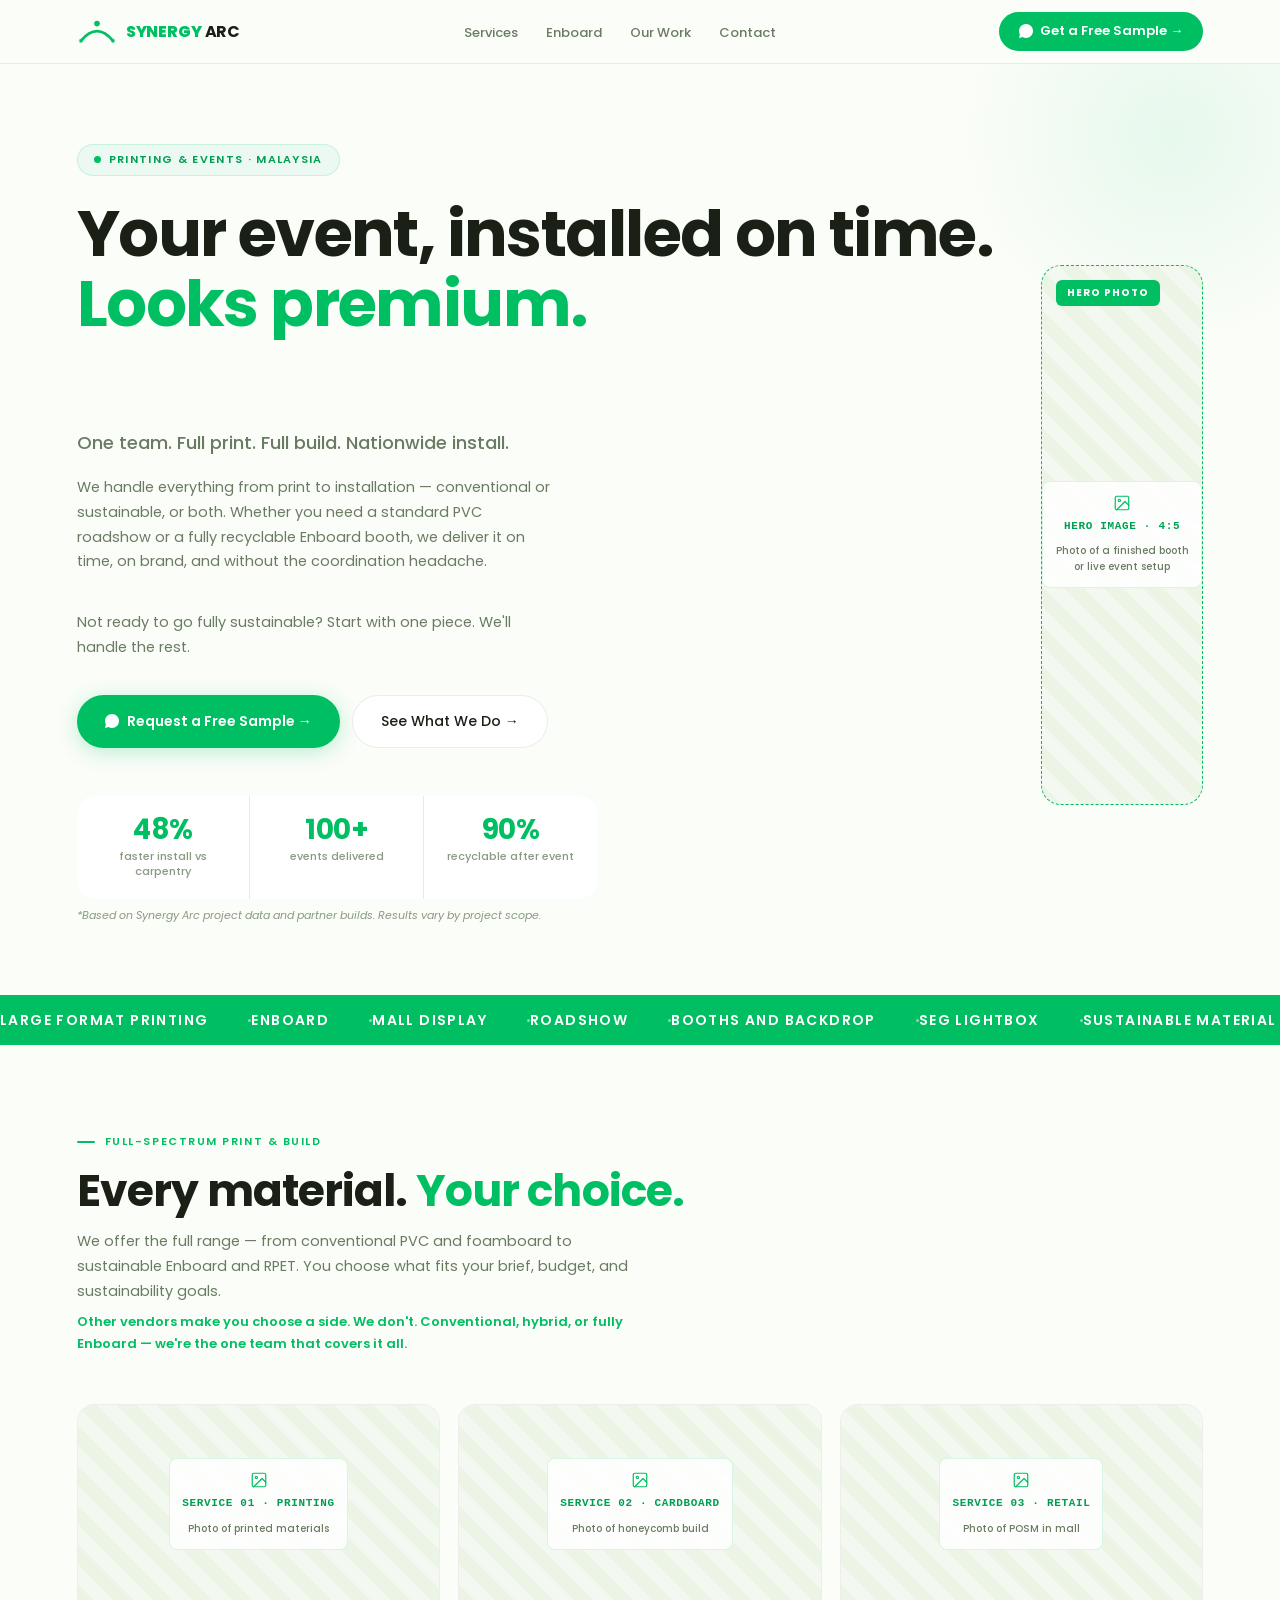
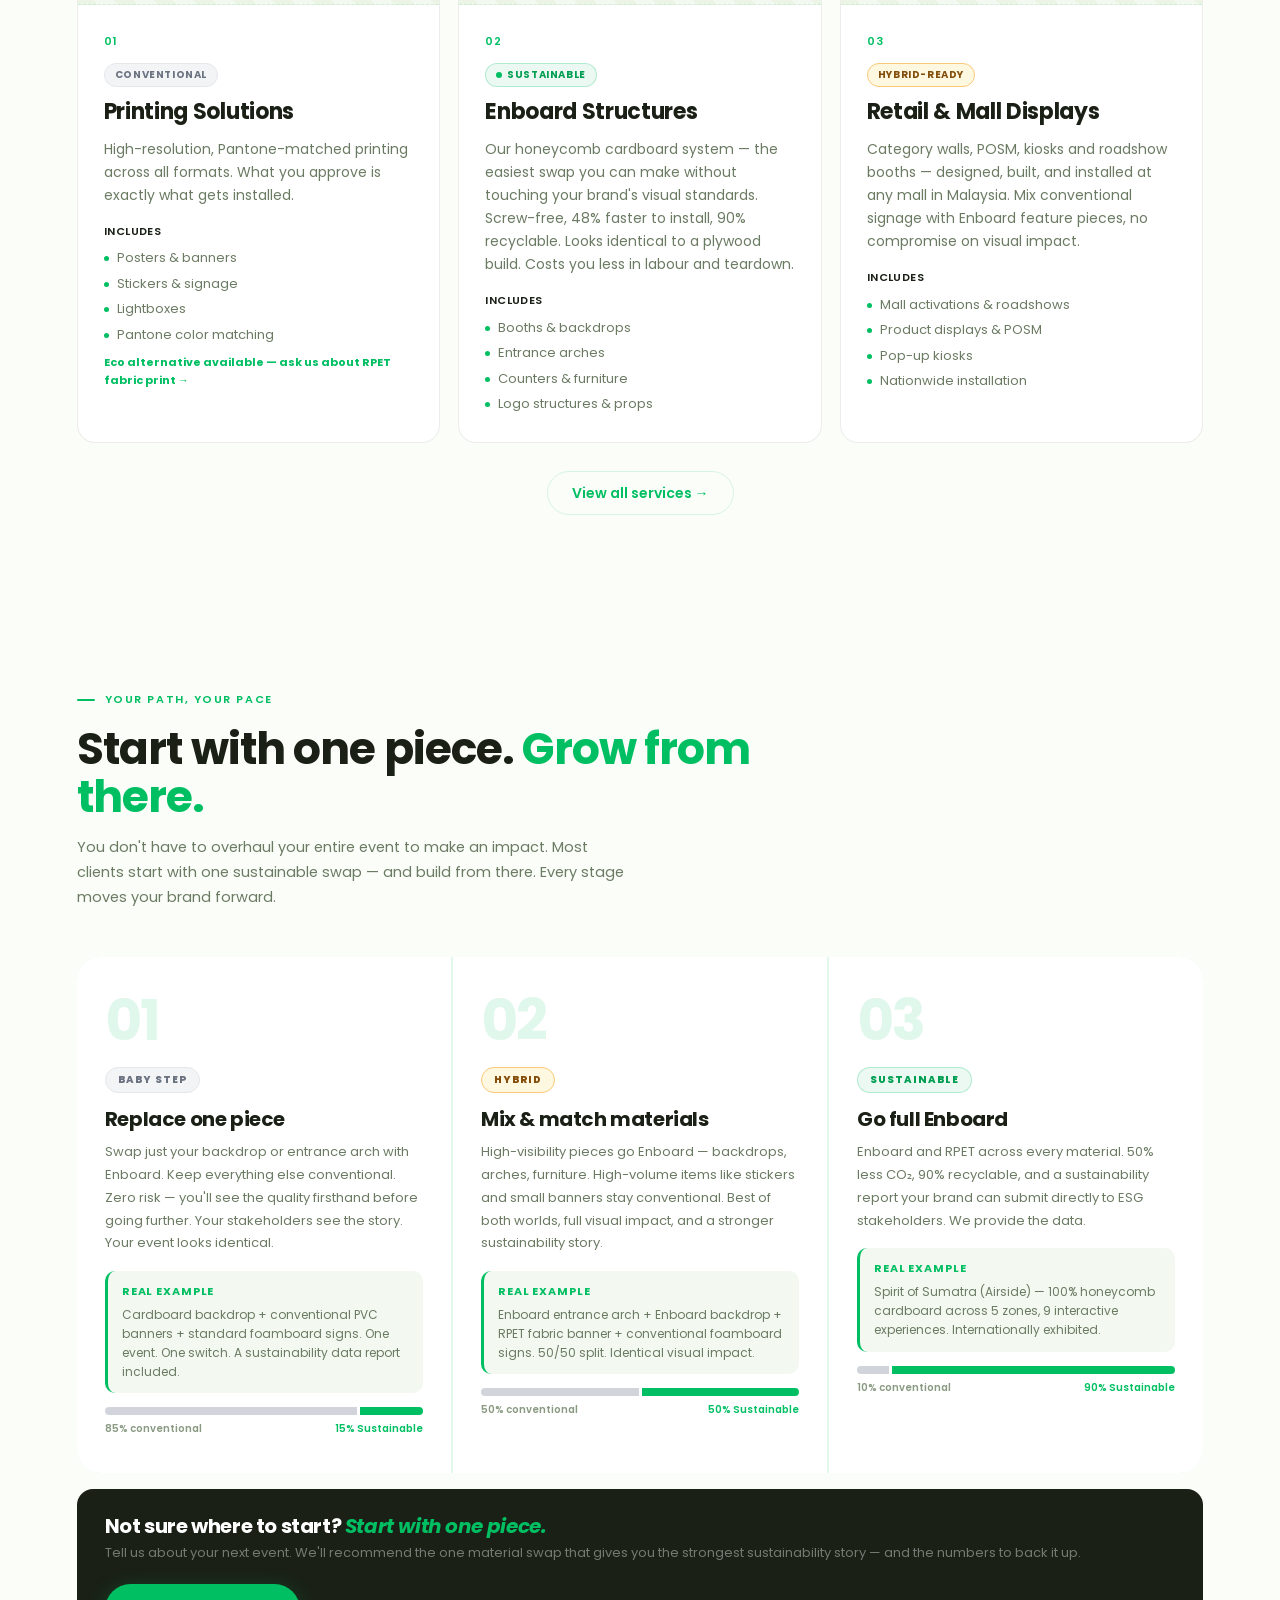
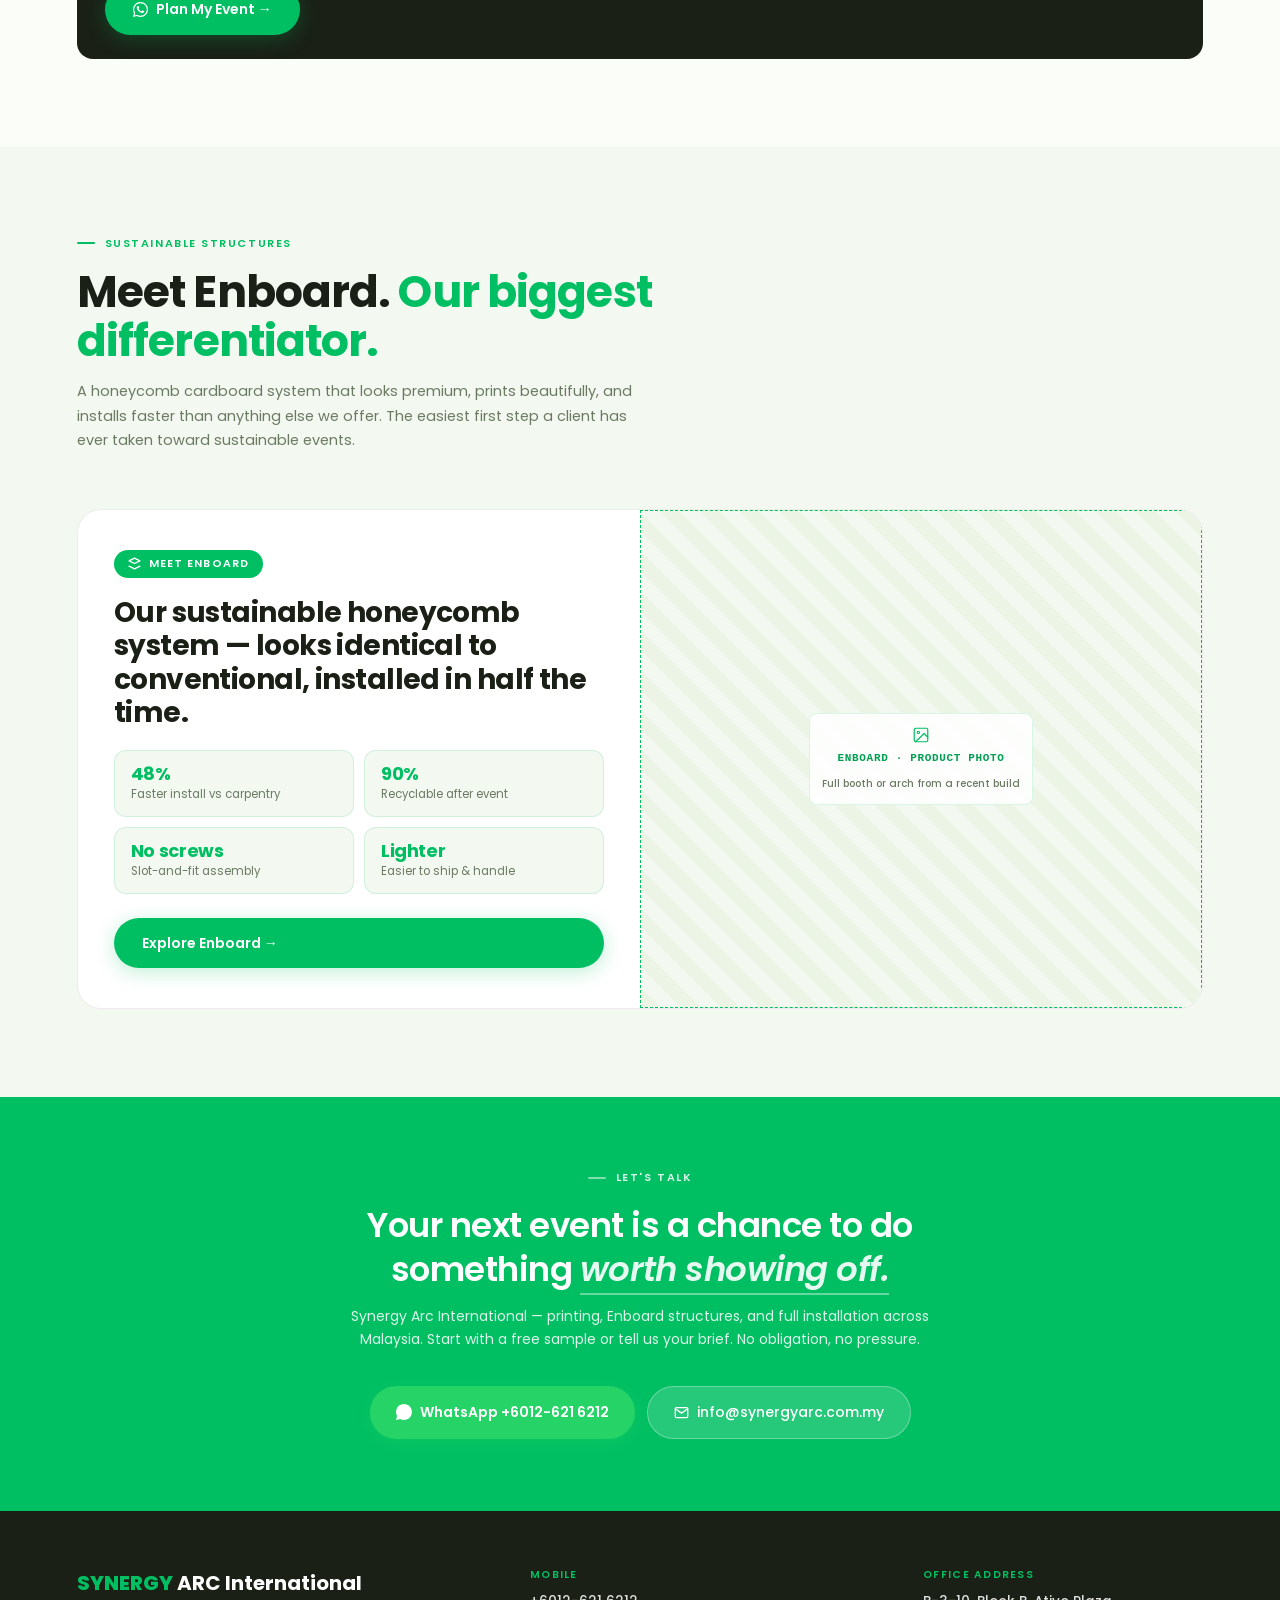
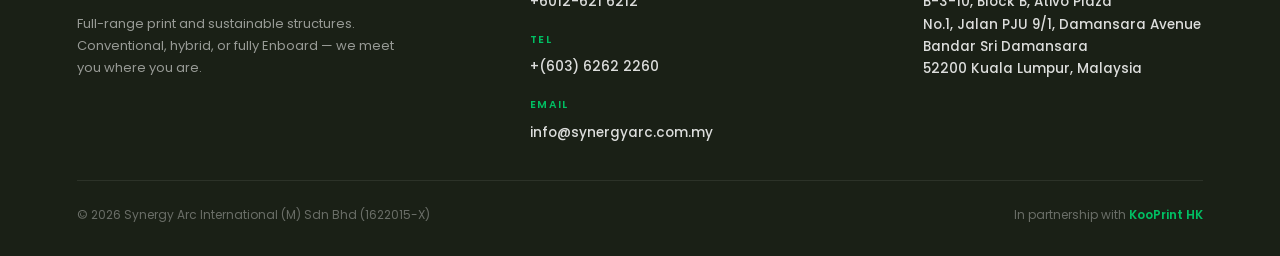
==== index.html @ 49c00554 "Update marquee: new items, slightly larger font - New items: Large Format Printing, Enboard, Mall Di" ====
<!DOCTYPE html>
<html lang="en">
<head>
<meta charset="UTF-8">
<meta name="viewport" content="width=device-width, initial-scale=1.0">
<title>Synergy Arc International — Printing, Cardboard Structures &amp; Mall Displays</title>
<link rel="preconnect" href="https://fonts.googleapis.com">
<link rel="preconnect" href="https://fonts.gstatic.com" crossorigin>
<link href="https://fonts.googleapis.com/css2?family=Poppins:wght@300;400;500;600;700;800&display=swap" rel="stylesheet">
<link rel="stylesheet" href="style.css">
<style>
/* ── Enboard teaser card (home only) ── */
.en-teaser{display:grid;grid-template-columns:1fr 1fr;gap:0;align-items:stretch;background:var(--wh);border-radius:24px;border:1.5px solid var(--bdn);overflow:hidden;margin-top:56px}
.en-teaser-body{padding:40px 36px;display:flex;flex-direction:column;justify-content:center}
.en-teaser-badge{display:inline-flex;align-items:center;gap:8px;background:var(--g);color:#fff;font-size:11px;font-weight:600;letter-spacing:.1em;text-transform:uppercase;padding:5px 14px;border-radius:100px;margin-bottom:18px;align-self:flex-start}
.en-teaser-h{font-family:var(--fh);font-size:clamp(20px,2.2vw,28px);font-weight:700;color:var(--ink);letter-spacing:-.02em;line-height:1.2;margin-bottom:20px}
.en-teaser-stats{display:grid;grid-template-columns:1fr 1fr;gap:10px;margin-bottom:24px}
.en-teaser-s{background:var(--s1);border-radius:12px;padding:14px 16px;border:1px solid var(--bd)}
.en-teaser-sn{font-size:18px;font-weight:700;color:var(--g);line-height:1;margin-bottom:3px;letter-spacing:-.02em}
.en-teaser-sl{font-size:11.5px;color:var(--mt);line-height:1.4}
.en-teaser-photo{min-height:340px;border-radius:0}
@media(max-width:900px){.en-teaser{grid-template-columns:1fr}.en-teaser-photo{min-height:220px}}
</style>
</head>
<body>

<!-- ══ NAVIGATION ══ -->
<nav>
  <a class="nl" href="index.html">
    <svg viewBox="0 0 48 30" fill="none"><path d="M4 26 Q24 2 44 26" stroke="#00BF63" stroke-width="3.5" stroke-linecap="round" fill="none"/><circle cx="4" cy="26" r="3" fill="#00BF63" opacity=".4"/><circle cx="44" cy="26" r="3" fill="#00BF63" opacity=".4"/><circle cx="24" cy="4.5" r="3.5" fill="#00BF63"/></svg>
    <div class="nl-t"><b>SYNERGY</b> ARC</div>
  </a>
  <ul class="nlinks">
    <li><a href="services.html">Services</a></li>
    <li><a href="enboard.html">Enboard</a></li>
    <li><a href="portfolio.html">Our Work</a></li>
    <li><a href="contact.html">Contact</a></li>
  </ul>
  <a class="ncta" href="https://wa.me/60126216212">
    <svg width="14" height="14" viewBox="0 0 24 24" fill="currentColor"><path d="M12 0C5.373 0 0 5.373 0 12c0 2.127.556 4.122 1.526 5.855L0 24l6.335-1.652A11.954 11.954 0 0012 24c6.627 0 12-5.373 12-12S18.627 0 12 0z"/></svg>
    Get a Free Sample →
  </a>
  <button class="mob" id="mob-btn" aria-label="Open menu" onclick="tmm()">
    <span></span><span></span><span></span>
  </button>
</nav>
<div class="mob-menu" id="mob-menu">
  <a href="services.html">Services</a>
  <a href="enboard.html">Enboard</a>
  <a href="portfolio.html">Our Work</a>
  <a href="contact.html">Contact</a>
  <a class="mob-cta" href="https://wa.me/60126216212">
    <svg width="14" height="14" viewBox="0 0 24 24" fill="currentColor"><path d="M12 0C5.373 0 0 5.373 0 12c0 2.127.556 4.122 1.526 5.855L0 24l6.335-1.652A11.954 11.954 0 0012 24c6.627 0 12-5.373 12-12S18.627 0 12 0z"/></svg>
    Get a Free Sample →
  </a>
</div>

<!-- ══ HERO ══ -->
<section class="hero">
  <div class="hero-blob1"></div>
  <div>
    <div class="badge"><div class="badge-dot"></div><span>Printing &amp; Events · Malaysia</span></div>
    <h1 class="tw-h1" id="tw-headline" aria-label="Your event, installed on time. Looks premium. Leaves less behind.">
      <span class="tw-line tw-line-1" aria-hidden="true"><span class="tw-line-inner" id="tw-inner1"></span><span class="tw-cursor" id="tw-cursor"></span></span>
      <span class="tw-line tw-line-2" aria-hidden="true"><span class="tw-line-inner" id="tw-inner2">Looks premium.</span></span>
      <span class="tw-line tw-line-3" aria-hidden="true"><span class="tw-line-inner" id="tw-inner3">Leaves less behind.</span></span>
    </h1>
    <p class="hero-sub-line">One team. Full print. Full build. Nationwide install.</p>
    <p class="hero-desc">We handle everything from print to installation — conventional or sustainable, or both. Whether you need a standard PVC roadshow or a fully recyclable Enboard booth, we deliver it on time, on brand, and without the coordination headache.</p><p class="hero-desc" style="margin-top:10px">Not ready to go fully sustainable? Start with one piece. We'll handle the rest.</p>
    <div class="hbtns">
      <a class="btn-p" href="https://wa.me/60126216212">
        <svg width="14" height="14" viewBox="0 0 24 24" fill="currentColor"><path d="M12 0C5.373 0 0 5.373 0 12c0 2.127.556 4.122 1.526 5.855L0 24l6.335-1.652A11.954 11.954 0 0012 24c6.627 0 12-5.373 12-12S18.627 0 12 0z"/></svg>
        Request a Free Sample →
      </a>
      <a class="btn-o" href="services.html">See What We Do →</a>
    </div>
    <div class="hstats">
      <div class="hs"><div class="hs-n">48%</div><div class="hs-l">faster install vs carpentry</div></div>
      <div class="hs"><div class="hs-n">100+</div><div class="hs-l">events delivered</div></div>
      <div class="hs"><div class="hs-n">90%</div><div class="hs-l">recyclable after event</div></div>
    </div>
    <p style="font-size:11px;color:var(--mt2);margin-top:8px;font-style:italic;max-width:520px">*Based on Synergy Arc project data and partner builds. Results vary by project scope.</p>
  </div>
  <div class="hero-ph ph">
    <div class="ph-tag">Hero Photo</div>
    <div class="ph-lab">
      <svg viewBox="0 0 24 24" stroke-linecap="round" stroke-linejoin="round"><rect x="3" y="3" width="18" height="18" rx="2"/><circle cx="8.5" cy="8.5" r="1.5"/><path d="M21 15l-5-5L5 21"/></svg>
      Hero Image · 4:5
      <small>Photo of a finished booth or live event setup</small>
    </div>
  </div>
</section>

<!-- ══ MARQUEE ══ -->
<div class="mq"><div class="mq-tr" id="mqt">
  <span>Large Format Printing<span class="mq-dot"></span></span>
  <span>Enboard<span class="mq-dot"></span></span>
  <span>Mall Display<span class="mq-dot"></span></span>
  <span>Roadshow<span class="mq-dot"></span></span>
  <span>Booths and Backdrop<span class="mq-dot"></span></span>
  <span>SEG Lightbox<span class="mq-dot"></span></span>
  <span>Sustainable Material<span class="mq-dot"></span></span>
</div></div>

<!-- ══ SERVICES PREVIEW ══ -->
<section class="sec" id="services">
  <div class="lbl">Full-Spectrum Print &amp; Build</div>
  <h2 class="sh">Every material. <em>Your choice.</em></h2>
  <p class="sd">We offer the full range — from conventional PVC and foamboard to sustainable Enboard and RPET. You choose what fits your brief, budget, and sustainability goals.<span style="display:block;margin-top:8px;font-size:13px;color:var(--g);font-weight:600">Other vendors make you choose a side. We don't. Conventional, hybrid, or fully Enboard — we're the one team that covers it all.</span></p>
  <div class="sv-g">
    <!-- Card 1 -->
    <div class="sv">
      <div class="ph sv-photo"><div class="ph-lab"><svg viewBox="0 0 24 24" stroke-linecap="round" stroke-linejoin="round"><rect x="3" y="3" width="18" height="18" rx="2"/><circle cx="8.5" cy="8.5" r="1.5"/><path d="M21 15l-5-5L5 21"/></svg>Service 01 · Printing<small>Photo of printed materials</small></div></div>
      <div class="sv-body">
        <div class="sv-n">01</div>
        <div class="sv-badge sv-badge-conv">Conventional</div>
        <div class="sv-name">Printing Solutions</div>
        <p class="sv-d">High-resolution, Pantone-matched printing across all formats. What you approve is exactly what gets installed.</p>
        <div class="sv-includes">Includes</div>
        <ul class="sv-list">
          <li>Posters &amp; banners</li>
          <li>Stickers &amp; signage</li>
          <li>Lightboxes</li>
          <li>Pantone color matching</li>
        </ul>
        <a class="sv-upgrade-link" href="enboard.html">Eco alternative available — ask us about RPET fabric print →</a>
      </div>
    </div>
    <!-- Card 2 -->
    <div class="sv">
      <div class="ph sv-photo"><div class="ph-lab"><svg viewBox="0 0 24 24" stroke-linecap="round" stroke-linejoin="round"><rect x="3" y="3" width="18" height="18" rx="2"/><circle cx="8.5" cy="8.5" r="1.5"/><path d="M21 15l-5-5L5 21"/></svg>Service 02 · Cardboard<small>Photo of honeycomb build</small></div></div>
      <div class="sv-body">
        <div class="sv-n">02</div>
        <div class="sv-badge sv-badge-eco">Sustainable</div>
        <div class="sv-name">Enboard Structures</div>
        <p class="sv-d">Our honeycomb cardboard system — the easiest swap you can make without touching your brand's visual standards. Screw-free, 48% faster to install, 90% recyclable. Looks identical to a plywood build. Costs you less in labour and teardown.</p>
        <div class="sv-includes">Includes</div>
        <ul class="sv-list">
          <li>Booths &amp; backdrops</li>
          <li>Entrance arches</li>
          <li>Counters &amp; furniture</li>
          <li>Logo structures &amp; props</li>
        </ul>
      </div>
    </div>
    <!-- Card 3 -->
    <div class="sv">
      <div class="ph sv-photo"><div class="ph-lab"><svg viewBox="0 0 24 24" stroke-linecap="round" stroke-linejoin="round"><rect x="3" y="3" width="18" height="18" rx="2"/><circle cx="8.5" cy="8.5" r="1.5"/><path d="M21 15l-5-5L5 21"/></svg>Service 03 · Retail<small>Photo of POSM in mall</small></div></div>
      <div class="sv-body">
        <div class="sv-n">03</div>
        <div class="sv-badge sv-badge-hybrid">Hybrid-Ready</div>
        <div class="sv-name">Retail &amp; Mall Displays</div>
        <p class="sv-d">Category walls, POSM, kiosks and roadshow booths — designed, built, and installed at any mall in Malaysia. Mix conventional signage with Enboard feature pieces, no compromise on visual impact.</p>
        <div class="sv-includes">Includes</div>
        <ul class="sv-list">
          <li>Mall activations &amp; roadshows</li>
          <li>Product displays &amp; POSM</li>
          <li>Pop-up kiosks</li>
          <li>Nationwide installation</li>
        </ul>
      </div>
    </div>
  </div>
  <div class="sv-all-link">
    <a href="services.html">View all services →</a>
  </div>
</section>

<!-- ══ JOURNEY ══ -->
<section class="sec" id="journey">
  <div class="lbl">Your Path, Your Pace</div>
  <h2 class="sh">Start with one piece. <em>Grow from there.</em></h2>
  <p class="sd">You don't have to overhaul your entire event to make an impact. Most clients start with one sustainable swap — and build from there. Every stage moves your brand forward.</p>

  <div class="journey-wrap">
    <div class="journey-stage">
      <div class="journey-stage-num">01</div>
      <div class="journey-stage-tag journey-tag-1">Baby Step</div>
      <div class="journey-stage-title">Replace one piece</div>
      <p class="journey-stage-desc">Swap just your backdrop or entrance arch with Enboard. Keep everything else conventional. Zero risk — you'll see the quality firsthand before going further. Your stakeholders see the story. Your event looks identical.</p>
      <div class="journey-example">
        <strong>Real example</strong>
        Cardboard backdrop + conventional PVC banners + standard foamboard signs. One event. One switch. A sustainability data report included.
      </div>
      <div class="journey-mix-bar">
        <div class="mix-conv" style="flex:8"></div>
        <div class="mix-eco" style="flex:2"></div>
      </div>
      <div class="journey-mix-label">
        <span>85% conventional</span><span style="color:var(--g)">15% Sustainable</span>
      </div>
    </div>
    <div class="journey-stage">
      <div class="journey-stage-num">02</div>
      <div class="journey-stage-tag journey-tag-2">Hybrid</div>
      <div class="journey-stage-title">Mix &amp; match materials</div>
      <p class="journey-stage-desc">High-visibility pieces go Enboard — backdrops, arches, furniture. High-volume items like stickers and small banners stay conventional. Best of both worlds, full visual impact, and a stronger sustainability story.</p>
      <div class="journey-example">
        <strong>Real example</strong>
        Enboard entrance arch + Enboard backdrop + RPET fabric banner + conventional foamboard signs. 50/50 split. Identical visual impact.
      </div>
      <div class="journey-mix-bar">
        <div class="mix-conv" style="flex:5"></div>
        <div class="mix-eco" style="flex:5"></div>
      </div>
      <div class="journey-mix-label">
        <span>50% conventional</span><span style="color:var(--g)">50% Sustainable</span>
      </div>
    </div>
    <div class="journey-stage">
      <div class="journey-stage-num">03</div>
      <div class="journey-stage-tag journey-tag-3">Sustainable</div>
      <div class="journey-stage-title">Go full Enboard</div>
      <p class="journey-stage-desc">Enboard and RPET across every material. 50% less CO&#8322;, 90% recyclable, and a sustainability report your brand can submit directly to ESG stakeholders. We provide the data.</p>
      <div class="journey-example">
        <strong>Real example</strong>
        Spirit of Sumatra (Airside) — 100% honeycomb cardboard across 5 zones, 9 interactive experiences. Internationally exhibited.
      </div>
      <div class="journey-mix-bar">
        <div class="mix-conv" style="flex:1"></div>
        <div class="mix-eco" style="flex:9"></div>
      </div>
      <div class="journey-mix-label">
        <span>10% conventional</span><span style="color:var(--g)">90% Sustainable</span>
      </div>
    </div>
  </div>

  <div class="hybrid-cta-strip">
    <div>
      <div class="hybrid-cta-text">Not sure where to start? <em>Start with one piece.</em></div>
      <div class="hybrid-cta-sub">Tell us about your next event. We'll recommend the one material swap that gives you the strongest sustainability story — and the numbers to back it up.</div>
    </div>
    <a class="btn-p" href="https://wa.me/60126216212" style="flex-shrink:0">
      <svg width="15" height="15" viewBox="0 0 24 24" fill="currentColor"><path d="M17.472 14.382c-.297-.149-1.758-.867-2.03-.967-.273-.099-.471-.148-.67.15-.197.297-.767.966-.94 1.164-.173.199-.347.223-.644.075-.297-.15-1.255-.463-2.39-1.475-.883-.788-1.48-1.761-1.653-2.059-.173-.297-.018-.458.13-.606.134-.133.298-.347.446-.52.149-.174.198-.298.298-.497.099-.198.05-.371-.025-.52-.075-.149-.669-1.612-.916-2.207-.242-.579-.487-.5-.669-.51a10.9 10.9 0 00-.57-.01c-.198 0-.52.074-.792.372-.272.297-1.04 1.016-1.04 2.479 0 1.462 1.065 2.875 1.213 3.074.149.198 2.096 3.2 5.077 4.487.709.306 1.262.489 1.694.625.712.227 1.36.195 1.871.118.571-.085 1.758-.719 2.006-1.413.248-.694.248-1.289.173-1.413-.074-.124-.272-.198-.57-.347z"/><path d="M12 0C5.373 0 0 5.373 0 12c0 2.127.556 4.122 1.526 5.855L0 24l6.335-1.652A11.954 11.954 0 0012 24c6.627 0 12-5.373 12-12S18.627 0 12 0zm0 22c-1.883 0-3.644-.494-5.17-1.355l-.37-.22-3.822.997 1.02-3.717-.242-.383A9.96 9.96 0 012 12c0-5.514 4.486-10 10-10s10 4.486 10 10-4.486 10-10 10z"/></svg>
      Plan My Event →
    </a>
  </div>
</section>

<!-- ══ ENBOARD TEASER ══ -->
<section class="sec-nat">
  <div class="lbl">Sustainable Structures</div>
  <h2 class="sh">Meet Enboard. <em>Our biggest differentiator.</em></h2>
  <p class="sd" style="margin-bottom:0">A honeycomb cardboard system that looks premium, prints beautifully, and installs faster than anything else we offer. The easiest first step a client has ever taken toward sustainable events.</p>
  <div class="en-teaser">
    <div class="en-teaser-body">
      <div class="en-teaser-badge">
        <svg width="13" height="13" viewBox="0 0 24 24" fill="none" stroke="currentColor" stroke-width="2.5" stroke-linecap="round" stroke-linejoin="round"><path d="M12 2L2 7l10 5 10-5-10-5z"/><path d="M2 17l10 5 10-5"/></svg>
        Meet Enboard
      </div>
      <div class="en-teaser-h">Our sustainable honeycomb system — looks identical to conventional, installed in half the time.</div>
      <div class="en-teaser-stats">
        <div class="en-teaser-s"><div class="en-teaser-sn">48%</div><div class="en-teaser-sl">Faster install vs carpentry</div></div>
        <div class="en-teaser-s"><div class="en-teaser-sn">90%</div><div class="en-teaser-sl">Recyclable after event</div></div>
        <div class="en-teaser-s"><div class="en-teaser-sn">No screws</div><div class="en-teaser-sl">Slot-and-fit assembly</div></div>
        <div class="en-teaser-s"><div class="en-teaser-sn">Lighter</div><div class="en-teaser-sl">Easier to ship &amp; handle</div></div>
      </div>
      <a class="btn-p" href="enboard.html">Explore Enboard →</a>
    </div>
    <div class="ph en-teaser-photo">
      <div class="ph-lab">
        <svg viewBox="0 0 24 24" stroke-linecap="round" stroke-linejoin="round"><rect x="3" y="3" width="18" height="18" rx="2"/><circle cx="8.5" cy="8.5" r="1.5"/><path d="M21 15l-5-5L5 21"/></svg>
        Enboard · Product Photo
        <small>Full booth or arch from a recent build</small>
      </div>
    </div>
  </div>
</section>

<!-- ══ CTA ══ -->
<section class="sec-g">
  <div class="cta-inn">
    <div class="lbl lbl-w" style="justify-content:center">Let's Talk</div>
    <div class="cta-q">Your next event is a chance to do something <em style="font-style:italic;color:rgba(255,255,255,.9);border-bottom:2px solid rgba(255,255,255,.4)">worth showing off.</em></div>
    <div class="cta-a">Synergy Arc International — printing, Enboard structures, and full installation across Malaysia. Start with a free sample or tell us your brief. No obligation, no pressure.</div>
    <div class="cta-btns">
      <a class="btn-wa" href="https://wa.me/60126216212">
        <svg width="16" height="16" viewBox="0 0 24 24" fill="currentColor"><path d="M12 0C5.373 0 0 5.373 0 12c0 2.127.556 4.122 1.526 5.855L0 24l6.335-1.652A11.954 11.954 0 0012 24c6.627 0 12-5.373 12-12S18.627 0 12 0z"/></svg>
        WhatsApp +6012-621 6212
      </a>
      <a class="btn-em" href="mailto:info@synergyarc.com.my">
        <svg width="15" height="15" viewBox="0 0 24 24" fill="none" stroke="currentColor" stroke-width="2" stroke-linecap="round" stroke-linejoin="round"><path d="M4 4h16c1.1 0 2 .9 2 2v12c0 1.1-.9 2-2 2H4c-1.1 0-2-.9-2-2V6c0-1.1.9-2 2-2z"/><polyline points="22,6 12,13 2,6"/></svg>
        info@synergyarc.com.my
      </a>
    </div>
  </div>
</section>

<!-- ══ FOOTER ══ -->
<footer>
  <div class="ft">
    <div>
      <div class="fb-lg"><b>SYNERGY</b> ARC International</div>
      <div class="fb-tag">Full-range print and sustainable structures. Conventional, hybrid, or fully Enboard — we meet you where you are.</div>
    </div>
    <div class="fb-info">
      <div class="fb-block">
        <div class="fb-block-t">Mobile</div>
        <div class="fb-block-v"><a href="https://wa.me/60126216212">+6012-621 6212</a></div>
      </div>
      <div class="fb-block">
        <div class="fb-block-t">Tel</div>
        <div class="fb-block-v">+(603) 6262 2260</div>
      </div>
      <div class="fb-block">
        <div class="fb-block-t">Email</div>
        <div class="fb-block-v"><a href="mailto:info@synergyarc.com.my">info@synergyarc.com.my</a></div>
      </div>
    </div>
    <div class="fb-info">
      <div class="fb-block">
        <div class="fb-block-t">Office Address</div>
        <div class="fb-block-v">B-3-10, Block B, Ativo Plaza<br>No.1, Jalan PJU 9/1, Damansara Avenue<br>Bandar Sri Damansara<br>52200 Kuala Lumpur, Malaysia</div>
      </div>
    </div>
  </div>
  <div class="fb-bot">
    <span>© 2026 Synergy Arc International (M) Sdn Bhd (1622015-X)</span>
    <span>In partnership with <a href="https://www.kooprint.hk" target="_blank" rel="noopener">KooPrint HK</a></span>
  </div>
</footer>

<script>
// ── Mobile menu ──
function tmm(){document.getElementById('mob-menu').classList.toggle('open')}
function cmm(){document.getElementById('mob-menu').classList.remove('open')}
document.addEventListener('click',function(e){if(!e.target.closest('nav')&&!e.target.closest('.mob-menu'))cmm()});

// ── Marquee clone — duplicate spans inside same row for seamless loop ──
const mqt=document.getElementById('mqt');
if(mqt){mqt.innerHTML+=mqt.innerHTML}

// ── Typewriter headline ──
(function(){
  const line1='Your event, installed on time.';
  const i1=document.getElementById('tw-inner1'),i2=document.getElementById('tw-inner2'),i3=document.getElementById('tw-inner3'),cur=document.getElementById('tw-cursor');
  if(!i1)return;
  if(window.matchMedia('(prefers-reduced-motion:reduce)').matches){
    i1.textContent=line1;i1.style.transform='translateY(0)';i2.classList.add('revealed');i3.classList.add('revealed');cur.classList.add('hidden');return;
  }
  line1.split('').forEach(ch=>{
    const s=document.createElement('span');
    s.classList.add('tw-char');
    s.textContent=ch===' '?' ':ch;
    i1.appendChild(s);
  });
  const chars=i1.querySelectorAll('.tw-char');
  const CHAR=55,PAUSE=300,L2=180,START=400;
  setTimeout(()=>{
    i1.style.transition='none';i1.style.transform='translateY(0)';
    chars.forEach((c,idx)=>{
      setTimeout(()=>{
        c.classList.add('typed');
        if(idx===chars.length-1){
          setTimeout(()=>{
            i2.classList.add('revealed');
            cur.classList.add('hidden');
            setTimeout(()=>i3.classList.add('revealed'),L2+300);
          },PAUSE);
        }
      },idx*CHAR);
    });
  },START);
})();
</script>
</body>
</html>
---- style.css ----
/* ============================================================
   Synergy Arc International — Shared Stylesheet
   style.css · All pages link to this file
   ============================================================ */

/* ── RESET & BASE ── */
*,*::before,*::after{box-sizing:border-box;margin:0;padding:0}

:root{
  --g:#00BF63;--gd:#009E52;--gl:#EBF9F2;
  --ink:#1A2016;--mt:#6B7B63;--mt2:#8A9A82;
  --bg:#FAFDF8;--s1:#F3F8F0;--s2:#EBF4E5;--wh:#FFFFFF;
  --bd:rgba(0,191,99,0.14);--bdn:rgba(26,32,22,0.08);
  --ff:'Poppins',Helvetica,Arial,sans-serif;
  --fh:'Poppins',Helvetica,Arial,sans-serif;
  --fb:'Poppins',Helvetica,Arial,sans-serif;
  --ease:cubic-bezier(.16,1,.3,1);
}

html{scroll-behavior:smooth}
body{font-family:var(--ff);background:var(--bg);color:var(--ink);-webkit-font-smoothing:antialiased;overflow-x:hidden;line-height:1.6}

/* ── PLACEHOLDER BOXES ── */
.ph{position:relative;background:repeating-linear-gradient(45deg,#EBF4E5 0,#EBF4E5 14px,#F3F8F0 14px,#F3F8F0 28px);border:1.5px dashed var(--g);border-radius:12px;display:flex;align-items:center;justify-content:center;color:var(--gd);overflow:hidden}
.ph-lab{position:relative;display:flex;flex-direction:column;align-items:center;gap:6px;padding:12px;text-align:center;font-family:'Courier New',monospace;font-size:11px;font-weight:700;letter-spacing:.06em;text-transform:uppercase;color:var(--gd);background:rgba(255,255,255,.85);border:1px solid var(--bd);border-radius:8px;backdrop-filter:blur(4px)}
.ph-lab svg{width:18px;height:18px;stroke:var(--g);fill:none;stroke-width:1.6}
.ph-lab small{display:block;font-family:var(--ff);font-size:10px;font-weight:500;letter-spacing:0;text-transform:none;color:var(--mt);margin-top:2px}

/* ── NAV ── */
nav{height:64px;display:flex;align-items:center;justify-content:space-between;padding:0 6%;background:rgba(250,253,248,0.92);backdrop-filter:blur(16px);-webkit-backdrop-filter:blur(16px);border-bottom:1px solid var(--bdn);position:sticky;top:0;z-index:500}
.nl{display:flex;align-items:center;gap:9px;text-decoration:none}
.nl svg{width:40px;height:24px}
.nl-t{font-size:16px;font-weight:700;color:var(--ink);letter-spacing:-.01em}
.nl-t b{color:var(--g);font-weight:800}
.nlinks{display:flex;gap:28px;list-style:none}
.nlinks a{font-size:13px;font-weight:500;color:var(--mt);text-decoration:none;transition:color .2s}
.nlinks a:hover{color:var(--g)}
.nlinks a.active{color:var(--g);font-weight:700}
.ncta{display:inline-flex;align-items:center;gap:7px;background:var(--g);color:#fff;font-size:13px;font-weight:600;padding:9px 20px;border-radius:100px;border:none;cursor:pointer;font-family:var(--ff);text-decoration:none;white-space:nowrap}
.ncta:hover{background:var(--gd)}

/* Mobile nav toggle */
.mob{display:none;flex-direction:column;gap:5px;background:none;border:none;cursor:pointer;padding:6px}
.mob span{display:block;width:22px;height:2px;background:var(--ink);border-radius:2px;transition:all .25s}
.mob-menu{display:none;position:fixed;top:64px;left:0;right:0;background:rgba(250,253,248,.98);backdrop-filter:blur(16px);border-bottom:1px solid var(--bdn);padding:20px 6%;z-index:499;flex-direction:column;gap:0}
.mob-menu.open{display:flex}
.mob-menu a{display:block;font-size:15px;font-weight:500;color:var(--ink);text-decoration:none;padding:13px 0;border-bottom:1px solid var(--bdn)}
.mob-menu a:last-child{border-bottom:none}
.mob-menu a.active{color:var(--g);font-weight:700}
.mob-menu .mob-cta{display:inline-flex;align-items:center;gap:7px;background:var(--g);color:#fff;font-size:14px;font-weight:600;padding:13px 22px;border-radius:100px;text-decoration:none;margin-top:16px;border:none}

/* ── MARQUEE ── */
.mq{background:var(--g);overflow:hidden;padding:14px 0}
.mq-tr{display:flex;animation:mqr 28s linear infinite;white-space:nowrap}
.mq-tr span{font-size:14px;font-weight:600;letter-spacing:.1em;text-transform:uppercase;color:#fff;display:inline-flex;align-items:center;gap:40px}
.mq-dot{width:3px;height:3px;border-radius:50%;background:rgba(255,255,255,.5);display:inline-block;flex-shrink:0}
@keyframes mqr{from{transform:translateX(0)}to{transform:translateX(-50%)}}

/* ── SECTION WRAPPERS ── */
.sec{padding:88px 6%}
.sec-nat{background:var(--s1);padding:88px 6%;position:relative;overflow:hidden}
.sec-g{background:var(--g);padding:72px 6%}

/* ── LABELS / HEADINGS / DESCRIPTORS ── */
.lbl{display:flex;align-items:center;gap:10px;font-size:11px;font-weight:600;letter-spacing:.14em;text-transform:uppercase;color:var(--g);margin-bottom:16px}
.lbl::before{content:'';display:block;width:18px;height:2px;background:var(--g);border-radius:2px}
.lbl-w{color:rgba(255,255,255,.85)}
.lbl-w::before{background:rgba(255,255,255,.5)}
h2.sh{font-size:clamp(28px,3.5vw,44px);font-weight:700;letter-spacing:-.02em;line-height:1.1;color:var(--ink);margin-bottom:14px;max-width:720px}
h2.sh em{font-style:normal;color:var(--g)}
h2.sh-w{color:var(--wh)}
h2.sh-w em{color:#fff;border-bottom:3px solid rgba(255,255,255,.4)}
.sd{font-size:14.5px;color:var(--mt);line-height:1.7;max-width:560px;margin-bottom:48px}
.sd-w{color:rgba(255,255,255,.9)}

/* ── BUTTONS ── */
.btn-p{display:inline-flex;align-items:center;gap:8px;background:var(--g);color:#fff;font-size:14px;font-weight:600;padding:14px 28px;border-radius:100px;border:none;cursor:pointer;font-family:var(--ff);text-decoration:none;box-shadow:0 4px 20px rgba(0,191,99,.25);transition:background .2s,box-shadow .2s}
.btn-p:hover{background:var(--gd);box-shadow:0 6px 24px rgba(0,191,99,.35)}
.btn-o{display:inline-flex;align-items:center;gap:8px;background:var(--wh);color:var(--ink);font-size:14px;font-weight:500;padding:14px 28px;border-radius:100px;border:1.5px solid var(--bdn);cursor:pointer;font-family:var(--ff);text-decoration:none;transition:border-color .2s,color .2s}
.btn-o:hover{border-color:var(--g);color:var(--g)}
.btn-wa{display:inline-flex;align-items:center;gap:8px;background:#25D366;color:#fff;font-size:14px;font-weight:600;padding:14px 26px;border-radius:100px;border:none;font-family:var(--ff);text-decoration:none;box-shadow:0 4px 16px rgba(37,211,102,.3);transition:background .2s}
.btn-wa:hover{background:#1db954}
.btn-em{display:inline-flex;align-items:center;gap:8px;background:rgba(255,255,255,.15);color:#fff;font-size:14px;font-weight:500;padding:14px 26px;border-radius:100px;border:1px solid rgba(255,255,255,.3);font-family:var(--ff);text-decoration:none;transition:background .2s}
.btn-em:hover{background:rgba(255,255,255,.25)}

/* ── HERO (index) ── */
.hero{min-height:88vh;display:grid;grid-template-columns:1.1fr 1fr;gap:48px;align-items:center;padding:80px 6% 70px;position:relative;overflow:hidden}
.hero-blob1{position:absolute;top:-15%;right:-8%;width:420px;height:420px;border-radius:62% 38% 54% 46%/48% 52% 48% 52%;background:radial-gradient(ellipse,rgba(0,191,99,.08),transparent 70%);pointer-events:none}
.badge{display:inline-flex;align-items:center;gap:8px;background:var(--gl);border:1px solid var(--bd);border-radius:100px;padding:6px 16px;margin-bottom:24px}
.badge-dot{width:7px;height:7px;border-radius:50%;background:var(--g);animation:pulse 2s ease-in-out infinite}
@keyframes pulse{0%,100%{opacity:1;transform:scale(1)}50%{opacity:.4;transform:scale(.7)}}
.badge span{font-size:11px;font-weight:600;letter-spacing:.12em;text-transform:uppercase;color:var(--gd)}
h1.hh{font-size:clamp(40px,5vw,64px);font-weight:700;line-height:1.05;letter-spacing:-.025em;color:var(--ink);margin-bottom:18px}
h1.hh em{font-style:normal;color:var(--g)}
.hero-sub-line{font-size:clamp(15px,1.4vw,18px);font-weight:500;color:var(--mt);margin-bottom:18px}
.hero-desc{font-size:14.5px;color:var(--mt);max-width:480px;line-height:1.7;margin-bottom:36px}
.hbtns{display:flex;gap:12px;flex-wrap:wrap;margin-bottom:48px}
.hstats{display:grid;grid-template-columns:repeat(3,1fr);gap:1px;background:var(--bdn);border-radius:16px;overflow:hidden;max-width:520px}
.hs{padding:20px 14px;background:var(--wh);text-align:center}
.hs-n{font-size:28px;font-weight:700;color:var(--g);line-height:1;margin-bottom:5px;letter-spacing:-.02em}
.hs-l{font-size:11px;color:var(--mt2);line-height:1.4;font-weight:500}
.hero-ph{position:relative;height:540px;border-radius:20px}
.hero-ph .ph-tag{position:absolute;top:14px;left:14px;background:var(--g);color:#fff;font-size:10px;font-weight:700;letter-spacing:.1em;padding:5px 11px;border-radius:6px;z-index:2;text-transform:uppercase}

/* ── PAGE HERO (services / enboard / portfolio / contact) ── */
.page-hero{background:var(--ink);padding:80px 6% 72px}
.page-hero-lbl{font-size:11px;font-weight:700;letter-spacing:.14em;text-transform:uppercase;color:var(--g);margin-bottom:16px}
.page-hero-h1{font-family:var(--fh);font-size:clamp(36px,5vw,64px);font-weight:700;color:#fff;letter-spacing:-.025em;line-height:1.05;margin-bottom:16px;max-width:700px}
.page-hero-h1 em{font-style:italic;color:var(--g)}
.page-hero-sub{font-size:15px;color:rgba(255,255,255,.55);max-width:520px;line-height:1.7;margin-bottom:32px}

/* ── SERVICES ── */
.sv-g{display:grid;grid-template-columns:repeat(3,minmax(0,1fr));gap:18px}
.sv{background:var(--wh);padding:0;border-radius:18px;overflow:hidden;border:1.5px solid var(--bdn);display:flex;flex-direction:column}
.sv-photo{height:200px;border-radius:0;border:none;border-bottom:1.5px dashed var(--bd)}
.sv-body{padding:28px 26px}
.sv-n{font-size:11px;font-weight:600;letter-spacing:.1em;color:var(--g);margin-bottom:10px}
.sv-name{font-size:22px;font-weight:700;color:var(--ink);letter-spacing:-.015em;margin-bottom:12px;line-height:1.2}
.sv-d{font-size:14px;color:var(--mt);line-height:1.65;margin-bottom:16px}
.sv-includes{font-size:11px;font-weight:600;color:var(--ink);margin-bottom:8px;letter-spacing:.04em;text-transform:uppercase}
.sv-list{list-style:none;display:flex;flex-direction:column;gap:6px}
.sv-list li{font-size:13px;color:var(--mt);display:flex;align-items:flex-start;gap:8px;line-height:1.5}
.sv-list li::before{content:'';width:5px;height:5px;background:var(--g);border-radius:50%;flex-shrink:0;margin-top:8px}

/* ── SERVICE BADGES ── */
.sv-badge{display:inline-flex;align-items:center;gap:5px;font-size:10px;font-weight:700;letter-spacing:.06em;text-transform:uppercase;padding:3px 10px;border-radius:100px;margin-bottom:12px}
.sv-badge-eco{background:var(--gl);color:var(--gd);border:1px solid rgba(0,191,99,.25)}
.sv-badge-eco::before{content:'';width:6px;height:6px;border-radius:50%;background:var(--g);display:block;animation:pulse 2s ease-in-out infinite}
.sv-badge-conv{background:#F3F4F6;color:#6B7280;border:1px solid #E5E7EB}
.sv-badge-hybrid{background:#FFF8E1;color:#854F0B;border:1px solid #FAC775}
.sv-upgrade-link{display:inline-flex;align-items:center;gap:5px;font-size:11px;font-weight:700;color:var(--g);margin-top:10px;cursor:pointer;text-decoration:none;transition:color .2s,gap .2s}
.sv-upgrade-link:hover{color:var(--gd);gap:8px}
.sv-all-link{display:flex;justify-content:center;margin-top:28px}
.sv-all-link a{font-size:14px;font-weight:600;color:var(--g);text-decoration:none;display:inline-flex;align-items:center;gap:6px;padding:10px 24px;border:1.5px solid var(--bd);border-radius:100px;transition:background .2s,color .2s}
.sv-all-link a:hover{background:var(--gl)}

/* ── ENBOARD ── */
.en-wrap{display:grid;grid-template-columns:1fr 1fr;gap:56px;align-items:start}
.en-photo-main{height:340px;border-radius:18px;margin-bottom:14px}
.en-photo-row{display:grid;grid-template-columns:1fr 1fr;gap:10px}
.en-photo-row .ph{height:150px}
.en-badge{display:inline-flex;align-items:center;gap:8px;background:var(--g);color:#fff;font-size:11px;font-weight:600;letter-spacing:.1em;text-transform:uppercase;padding:6px 16px;border-radius:100px;margin-bottom:18px}
.en-stats{display:grid;grid-template-columns:1fr 1fr;gap:10px;margin:24px 0 28px}
.en-s{background:var(--wh);border-radius:14px;padding:18px;border:1.5px solid var(--bd)}
.en-sn{font-size:26px;font-weight:700;color:var(--g);line-height:1;margin-bottom:4px;letter-spacing:-.02em}
.en-sl{font-size:12.5px;color:var(--mt);line-height:1.4}
.en-card{background:var(--wh);border-radius:18px;padding:22px;border:1px solid var(--bdn);margin-top:12px}
.en-ct{font-size:14px;font-weight:700;color:var(--ink);margin-bottom:14px;display:flex;align-items:center;gap:8px}
.en-ct::before{content:'';width:3px;height:13px;background:var(--g);border-radius:2px;display:block;flex-shrink:0}
.en-bl{display:flex;flex-direction:column;gap:7px}
.en-bi{display:flex;align-items:center;gap:10px;font-size:13px;font-weight:500;color:var(--ink);padding:10px 14px;background:var(--s1);border-radius:9px}
.en-ck{width:18px;height:18px;border-radius:50%;background:var(--g);display:flex;align-items:center;justify-content:center;flex-shrink:0}
.en-ck svg{width:10px;height:10px;stroke:#fff;fill:none;stroke-width:2.5;stroke-linecap:round;stroke-linejoin:round}

/* ── HONEYCOMB SVG ── */
.hex-canvas-wrap{position:relative;width:100%;background:white;border-radius:18px;border:1px solid rgba(0,191,99,.15);overflow:hidden;padding:20px;margin-top:14px}
.hex-canvas-title{font-family:var(--ff);font-size:13px;font-weight:700;color:var(--ink);margin-bottom:14px;display:flex;align-items:center;gap:8px}
.hex-canvas-title::before{content:'';width:3px;height:13px;background:var(--g);border-radius:2px;display:block}
.hex-svg{width:100%;height:auto;display:block}
.hex-cell{fill:#F3F8F0;stroke:rgba(0,191,99,.2);stroke-width:1;transition:fill .4s ease,stroke .3s ease;cursor:pointer}
.hex-cell.filled{fill:var(--g);stroke:var(--gd)}
.hex-cell.filled:hover{fill:var(--gd)}
.hex-cell:not(.filled):hover{fill:#D4F5E7;stroke:var(--g)}
.hex-label{font-family:var(--ff);font-size:7px;font-weight:700;fill:white;text-anchor:middle;dominant-baseline:middle;pointer-events:none;opacity:0;transition:opacity .3s ease}
.hex-label.visible{opacity:1}
.hex-tooltip{position:absolute;background:var(--ink);color:white;font-size:12px;font-weight:600;padding:7px 13px;border-radius:9px;pointer-events:none;opacity:0;transform:translateY(4px);transition:opacity .2s ease,transform .2s ease;white-space:nowrap;z-index:10;font-family:var(--ff)}
.hex-tooltip.show{opacity:1;transform:translateY(0)}
.hex-tooltip::after{content:'';position:absolute;bottom:-5px;left:50%;transform:translateX(-50%);width:10px;height:10px;background:var(--ink);clip-path:polygon(0 0,100% 0,50% 100%)}
.hex-legend{display:flex;align-items:center;gap:14px;margin-top:10px;flex-wrap:wrap}
.hex-legend-item{display:flex;align-items:center;gap:6px;font-size:11px;color:var(--mt);font-weight:500}
.hex-legend-dot{width:10px;height:10px;border-radius:2px}

/* ── SUSTAINABILITY CALCULATOR ── */
.impact-calc{display:grid;grid-template-columns:1fr 1fr;gap:20px;margin-top:40px}
.ic-card{background:#fff;border-radius:22px;padding:28px;border:1px solid var(--bd)}
.ic-section-label{font-size:10.5px;font-weight:700;letter-spacing:.12em;text-transform:uppercase;color:var(--g);margin-bottom:10px}
.ic-event-title{font-size:15px;font-weight:700;color:var(--ink);margin-bottom:14px}
.ic-presets{display:grid;grid-template-columns:repeat(4,1fr);gap:8px;margin-bottom:18px}
.ic-preset{padding:10px 6px;border-radius:11px;border:1.5px solid var(--bdn);background:var(--s1);cursor:pointer;text-align:center;transition:all .2s;font-family:var(--ff)}
.ic-preset:hover{border-color:var(--bd);background:var(--gl)}
.ic-preset.active{border-color:var(--g);background:var(--gl)}
.ic-preset-size{display:block;font-size:13px;font-weight:700;color:var(--ink);margin-bottom:1px}
.ic-preset-label{display:block;font-size:10px;color:var(--mt);font-weight:500}
.ic-preset.active .ic-preset-size,.ic-preset.active .ic-preset-label{color:var(--gd)}
.ic-hint{font-size:11px;color:var(--mt2);margin-bottom:18px;padding-bottom:16px;border-bottom:1px solid rgba(0,0,0,.06);line-height:1.5}
.ic-mat{margin-bottom:16px}
.ic-mat:last-child{margin-bottom:0}
.ic-mat-head{display:flex;align-items:center;justify-content:space-between;margin-bottom:7px}
.ic-mat-info{display:flex;align-items:center;gap:9px}
.ic-mat-icon{width:28px;height:28px;border-radius:8px;background:var(--gl);border:1px solid var(--bd);display:flex;align-items:center;justify-content:center;flex-shrink:0}
.ic-mat-icon svg{width:14px;height:14px;stroke:var(--g);fill:none;stroke-width:2;stroke-linecap:round;stroke-linejoin:round}
.ic-mat-name{font-size:12.5px;font-weight:600;color:var(--ink);line-height:1.2}
.ic-mat-unit{font-size:10.5px;color:var(--mt);font-weight:500}
.ic-mat-badge{font-size:12px;font-weight:700;color:var(--gd);background:var(--gl);padding:3px 10px;border-radius:100px;border:1px solid var(--bd);white-space:nowrap}
.ic-mat-saves{font-size:10.5px;color:var(--mt2);margin-top:4px;display:flex;align-items:center;gap:4px;line-height:1.4}
.ic-mat-saves::before{content:'↓';color:var(--g);font-weight:700;font-size:12px}
.ic-slider{width:100%;-webkit-appearance:none;appearance:none;height:6px;border-radius:3px;background:linear-gradient(to right,var(--g) 0%,var(--g) var(--pct,0%),#E5E7EB var(--pct,0%),#E5E7EB 100%);outline:none;cursor:pointer;margin:6px 0;display:block}
.ic-slider::-webkit-slider-thumb{-webkit-appearance:none;width:22px;height:22px;border-radius:50%;background:var(--g);border:3px solid white;box-shadow:0 2px 10px rgba(0,191,99,.4);cursor:pointer;transition:transform .15s,box-shadow .15s}
.ic-slider::-webkit-slider-thumb:hover{transform:scale(1.15);box-shadow:0 4px 16px rgba(0,191,99,.5)}
.ic-slider::-moz-range-thumb{width:22px;height:22px;border-radius:50%;background:var(--g);border:3px solid white;cursor:pointer}
.ic-level-wrap{margin-bottom:22px;padding-bottom:20px;border-bottom:1px solid rgba(0,191,99,.12)}
.ic-level-title{font-size:10.5px;font-weight:700;color:var(--mt);letter-spacing:.08em;text-transform:uppercase;margin-bottom:10px}
.ic-level-bar{display:flex;gap:5px;margin-bottom:7px}
.ic-level-seg{flex:1;height:10px;border-radius:3px;background:#E5E7EB;transition:background .5s var(--ease)}
.ic-level-seg.lit:nth-child(1){background:#b8ecd0}
.ic-level-seg.lit:nth-child(2){background:#6dd9a0}
.ic-level-seg.lit:nth-child(3){background:#3dcc80}
.ic-level-seg.lit:nth-child(4){background:#1abf66}
.ic-level-seg.lit:nth-child(5){background:#009E52}
.ic-level-labels{display:flex;justify-content:space-between}
.ic-level-label{font-size:9.5px;color:var(--mt2);font-weight:500}
.ic-level-tag{font-size:13px;font-weight:700;color:var(--g);margin-top:9px;min-height:18px;transition:color .3s}
.ic-metric{margin-bottom:18px}
.ic-metric:last-of-type{margin-bottom:0}
.ic-metric-top{display:flex;align-items:baseline;justify-content:space-between;margin-bottom:5px;gap:8px}
.ic-metric-n{font-size:30px;font-weight:700;color:var(--g);line-height:1;letter-spacing:-.02em}
.ic-metric-n small{font-size:14px;font-weight:600;margin-left:1px;color:var(--gd)}
.ic-metric-n.flash{animation:numFlash .4s ease}
@keyframes numFlash{0%{transform:scale(1.07);color:var(--gd)}100%{transform:scale(1);color:var(--g)}}
.ic-metric-label{font-size:11.5px;color:var(--mt);font-weight:500;text-align:right}
.ic-track{height:8px;background:rgba(0,191,99,.1);border-radius:4px;overflow:hidden}
.ic-fill{height:100%;border-radius:4px;background:linear-gradient(90deg,var(--g),var(--gd));width:0%;transition:width .8s var(--ease)}
.ic-cta-row{display:flex;align-items:center;justify-content:space-between;margin-top:20px;padding-top:16px;border-top:1px solid rgba(0,191,99,.1);gap:12px;flex-wrap:wrap}
.ic-cta-text{font-size:12.5px;color:var(--mt);line-height:1.5;flex:1}
.ic-cta-text strong{color:var(--ink);font-weight:700}
.ic-disclaimer{font-size:10px;color:var(--mt2);line-height:1.6;margin-top:14px;padding:11px 13px;background:rgba(0,0,0,.028);border-radius:9px;border:1px solid rgba(0,0,0,.06);font-style:italic}

/* ── PORTFOLIO ── */
.pf-g{display:grid;grid-template-columns:repeat(4,1fr);gap:16px}
.pf{background:var(--wh);border-radius:18px;overflow:hidden;border:1.5px solid var(--bdn);display:flex;flex-direction:column}
.pf-photo{height:200px;border-radius:0;border:none;border-bottom:1.5px dashed var(--bd)}
.pf-body{padding:24px 26px;display:flex;flex-direction:column;flex:1}
.pf-pills{display:flex;gap:6px;flex-wrap:wrap;margin-bottom:14px}
.pf-pill{display:inline-flex;align-items:center;font-size:10.5px;font-weight:600;padding:4px 11px;border-radius:100px;background:var(--gl);color:var(--gd);border:1px solid var(--bd);letter-spacing:.02em}
.pf-pill.client{background:var(--g);color:#fff;border-color:var(--g)}
.pf-name{font-size:17px;font-weight:700;color:var(--ink);letter-spacing:-.015em;line-height:1.25;margin-bottom:8px}
.pf-sub{font-size:12.5px;color:var(--mt);line-height:1.55;margin-top:auto}

/* ── PROCESS ── */
.pr-steps{display:grid;grid-template-columns:repeat(5,1fr);gap:0;position:relative;margin-top:48px}
.pr-steps::before{content:'';position:absolute;top:24px;left:calc(100%/10);right:calc(100%/10);height:2px;background:var(--bdn);z-index:0;border-radius:2px}
.pr-st{text-align:center;padding:0 8px;position:relative;z-index:1}
.pr-ci{width:48px;height:48px;border-radius:50%;background:var(--wh);border:2px solid var(--bdn);display:flex;align-items:center;justify-content:center;margin:0 auto 16px;font-size:16px;font-weight:700;color:var(--mt2);box-shadow:0 2px 8px rgba(0,0,0,.06);transition:all .25s ease;cursor:pointer}
.pr-st:hover .pr-ci{background:var(--g);border-color:var(--g);color:#fff;box-shadow:0 4px 14px rgba(0,191,99,.3)}
.pr-t{font-size:13px;font-weight:600;color:var(--ink);line-height:1.3;margin-bottom:5px}
.pr-d{font-size:12px;color:var(--mt2);line-height:1.5}

/* ── CTA SECTION ── */
.cta-inn{max-width:600px;margin:0 auto;text-align:center}
.cta-q{font-size:clamp(24px,2.8vw,34px);font-weight:600;color:var(--wh);letter-spacing:-.015em;line-height:1.3;margin-bottom:14px}
.cta-a{font-size:14px;color:rgba(255,255,255,.85);margin-bottom:36px}
.cta-btns{display:flex;gap:12px;justify-content:center;flex-wrap:wrap}

/* ── JOURNEY SECTION ── */
.journey-wrap{display:grid;grid-template-columns:repeat(3,minmax(0,1fr));gap:2px;background:rgba(0,191,99,.1);border-radius:24px;overflow:hidden}
.journey-stage{background:var(--wh);padding:36px 28px;transition:background .25s}
.journey-stage:hover{background:var(--gl)}
.journey-stage-num{font-family:var(--fh);font-size:56px;font-weight:700;line-height:1;color:rgba(0,191,99,.12);margin-bottom:16px;letter-spacing:-.04em}
.journey-stage-tag{display:inline-block;font-size:10px;font-weight:800;letter-spacing:.1em;text-transform:uppercase;padding:4px 12px;border-radius:100px;margin-bottom:14px}
.journey-tag-1{background:#F3F4F6;color:#6B7280;border:1px solid #E5E7EB}
.journey-tag-2{background:#FFF8E1;color:#854F0B;border:1px solid #FAC775}
.journey-tag-3{background:var(--gl);color:var(--gd);border:1px solid rgba(0,191,99,.25)}
.journey-stage-title{font-family:var(--fh);font-size:20px;font-weight:700;color:var(--ink);letter-spacing:-.02em;margin-bottom:10px;line-height:1.2}
.journey-stage-desc{font-size:13px;color:var(--mt);line-height:1.75;margin-bottom:16px}
.journey-example{background:var(--s1);border-radius:10px;padding:12px 14px;font-size:12px;color:var(--mt);line-height:1.6;border-left:3px solid var(--g)}
.journey-example strong{display:block;font-size:11px;font-weight:700;text-transform:uppercase;letter-spacing:.08em;color:var(--g);margin-bottom:4px}
.journey-mix-bar{display:flex;gap:3px;margin-top:14px;border-radius:6px;overflow:hidden;height:8px}
.mix-conv{background:#D1D5DB;transition:flex .6s var(--ease)}
.mix-eco{background:var(--g);transition:flex .6s var(--ease)}
.journey-mix-label{display:flex;justify-content:space-between;margin-top:6px;font-size:10px;font-weight:600;color:var(--mt2)}
.hybrid-cta-strip{background:var(--ink);border-radius:16px;padding:24px 28px;display:flex;align-items:center;justify-content:space-between;gap:20px;margin-top:16px;flex-wrap:wrap}
.hybrid-cta-text{font-family:var(--fh);font-size:20px;font-weight:700;color:var(--wh);letter-spacing:-.02em;line-height:1.3}
.hybrid-cta-text em{font-style:italic;color:var(--g)}
.hybrid-cta-sub{font-size:13px;color:rgba(255,255,255,.4);margin-top:4px}

/* ── TYPEWRITER HERO ── */
.tw-h1{font-size:clamp(40px,5vw,64px);font-weight:700;line-height:1.05;letter-spacing:-.025em;color:var(--ink);margin-bottom:18px}
.tw-line{display:block;overflow:hidden;height:1.1em}
.tw-line-inner{display:block;transform:translateY(100%);transition:transform .7s cubic-bezier(.16,1,.3,1)}
.tw-line-inner.revealed{transform:translateY(0)}
.tw-line-1 .tw-line-inner{color:var(--ink)}
.tw-line-2 .tw-line-inner{color:var(--g)}
.tw-line-3 .tw-line-inner{font-weight:400;color:var(--mt)}
.tw-cursor{display:inline-block;width:3px;height:.75em;background:var(--g);border-radius:1px;margin-left:4px;vertical-align:middle;animation:blink .9s ease-in-out infinite}
.tw-cursor.hidden{opacity:0;animation:none}
@keyframes blink{0%,100%{opacity:1}50%{opacity:0}}
.tw-char{display:inline;opacity:0;transition:opacity .05s}
.tw-char.typed{opacity:1}

/* ── FOOTER ── */
footer{background:var(--ink);padding:56px 6% 32px}
.ft{display:flex;justify-content:space-between;gap:48px;flex-wrap:wrap;padding-bottom:36px;border-bottom:1px solid rgba(255,255,255,.08);margin-bottom:24px}
.fb-lg{font-size:20px;font-weight:700;color:#fff;margin-bottom:14px}
.fb-lg b{color:var(--g);font-weight:800}
.fb-tag{font-size:13px;color:rgba(255,255,255,.55);max-width:340px;line-height:1.7}
.fb-info{display:flex;flex-direction:column;gap:18px;min-width:280px}
.fb-block{display:flex;flex-direction:column;gap:4px}
.fb-block-t{font-size:10.5px;font-weight:600;letter-spacing:.12em;text-transform:uppercase;color:var(--g);margin-bottom:4px}
.fb-block-v{font-size:13.5px;color:rgba(255,255,255,.85);line-height:1.65;font-weight:500}
.fb-block-v a{color:rgba(255,255,255,.85);text-decoration:none}
.fb-bot{display:flex;justify-content:space-between;font-size:12px;color:rgba(255,255,255,.35);flex-wrap:wrap;gap:8px}
.fb-bot a{color:var(--g);text-decoration:none;font-weight:600}

/* ── BANDS ── */
.band-g{background:var(--g);padding:48px 6%}
.band-s{background:var(--ink);padding:48px 6%}

/* ── STATS BAND ── */
.stats-band{background:var(--ink);padding:56px 6%}
.stats-band-g{display:grid;grid-template-columns:repeat(4,1fr);gap:2px;background:rgba(255,255,255,.06);border-radius:18px;overflow:hidden}
.stats-band-i{background:var(--ink);padding:32px 24px;text-align:center}
.stats-band-n{font-size:clamp(36px,4vw,52px);font-weight:700;color:var(--g);line-height:1;letter-spacing:-.03em;margin-bottom:8px}
.stats-band-l{font-size:13px;color:rgba(255,255,255,.5);font-weight:500}

/* ── CONTACT PAGE ── */
.contact-hero{background:var(--g);padding:88px 6% 80px;text-align:center}
.contact-hero h1{font-family:var(--fh);font-size:clamp(36px,5vw,60px);font-weight:700;color:#fff;letter-spacing:-.025em;line-height:1.1;margin-bottom:16px}
.contact-hero p{font-size:16px;color:rgba(255,255,255,.8);max-width:460px;margin:0 auto}
.contact-cards-g{display:grid;grid-template-columns:repeat(3,1fr);gap:20px;margin-top:56px}
.contact-card{background:var(--wh);border-radius:20px;padding:36px 30px;border:1.5px solid var(--bdn);text-align:center;display:flex;flex-direction:column;align-items:center;gap:0}
.contact-card-icon{width:52px;height:52px;border-radius:50%;background:var(--gl);border:1.5px solid var(--bd);display:flex;align-items:center;justify-content:center;margin-bottom:18px}
.contact-card-icon svg{width:22px;height:22px;stroke:var(--g);fill:none;stroke-width:1.8;stroke-linecap:round;stroke-linejoin:round}
.contact-card-label{font-size:11px;font-weight:700;letter-spacing:.1em;text-transform:uppercase;color:var(--g);margin-bottom:8px}
.contact-card-val{font-size:14px;font-weight:600;color:var(--ink);line-height:1.5;margin-bottom:20px}
.contact-next-g{display:grid;grid-template-columns:repeat(3,1fr);gap:20px;margin-top:48px}
.contact-next-i{display:flex;align-items:flex-start;gap:16px}
.contact-next-num{font-size:36px;font-weight:700;color:rgba(0,191,99,.18);line-height:1;flex-shrink:0;font-family:var(--fh)}
.contact-next-t{font-size:15px;font-weight:700;color:var(--ink);margin-bottom:5px}
.contact-next-d{font-size:13.5px;color:var(--mt);line-height:1.65}
.faq-list{display:flex;flex-direction:column;gap:0;margin-top:40px;border:1.5px solid var(--bdn);border-radius:16px;overflow:hidden}
.faq-item{border-bottom:1px solid var(--bdn)}
.faq-item:last-child{border-bottom:none}
.faq-q{display:flex;align-items:center;justify-content:space-between;padding:20px 24px;cursor:pointer;font-size:14.5px;font-weight:600;color:var(--ink);transition:background .2s;gap:16px;background:none;border:none;width:100%;text-align:left;font-family:var(--ff)}
.faq-q:hover{background:var(--s1)}
.faq-q svg{width:18px;height:18px;stroke:var(--mt2);flex-shrink:0;transition:transform .25s}
.faq-a{font-size:14px;color:var(--mt);line-height:1.7;max-height:0;overflow:hidden;transition:max-height .35s var(--ease),padding .3s}
.faq-a-inner{padding:0 24px 20px}
.faq-item.open .faq-a{max-height:200px}
.faq-item.open .faq-q svg{transform:rotate(45deg)}

/* ── MATERIALS COMPARISON ── */
.mat-compare{display:grid;grid-template-columns:1fr 1fr;gap:20px;margin-top:48px}
.mat-col{border-radius:18px;padding:32px 28px}
.mat-col-conv{background:#F9FAFB;border:1.5px solid #E5E7EB}
.mat-col-eco{background:var(--gl);border:1.5px solid rgba(0,191,99,.2)}
.mat-col-tag{display:inline-block;font-size:10.5px;font-weight:700;letter-spacing:.1em;text-transform:uppercase;padding:4px 12px;border-radius:100px;margin-bottom:18px}
.mat-col-tag-conv{background:#F3F4F6;color:#6B7280;border:1px solid #E5E7EB}
.mat-col-tag-eco{background:var(--g);color:#fff}
.mat-col h3{font-size:17px;font-weight:700;color:var(--ink);margin-bottom:16px;letter-spacing:-.015em}
.mat-col-list{list-style:none;display:flex;flex-direction:column;gap:10px}
.mat-col-list li{display:flex;align-items:center;gap:10px;font-size:14px;color:var(--mt);line-height:1.5}
.mat-col-list li::before{content:'';width:6px;height:6px;border-radius:50%;flex-shrink:0}
.mat-col-conv .mat-col-list li::before{background:#9CA3AF}
.mat-col-eco .mat-col-list li::before{background:var(--g)}

/* ── RESPONSIVE ── */
@media(max-width:1024px){
  .sv-g{grid-template-columns:1fr 1fr}
  .pf-g{grid-template-columns:1fr 1fr}
  .pr-steps{grid-template-columns:repeat(3,1fr)}
  .pr-steps::before{display:none}
  .stats-band-g{grid-template-columns:1fr 1fr}
  .contact-cards-g{grid-template-columns:1fr 1fr}
}
@media(max-width:900px){
  .impact-calc{grid-template-columns:1fr}
  .en-wrap{grid-template-columns:1fr}
  .mat-compare{grid-template-columns:1fr}
  .hero{grid-template-columns:1fr;min-height:auto;padding:60px 6% 48px}
  .hero-ph{height:280px}
  .hstats{max-width:100%}
}
@media(max-width:760px){
  .journey-wrap{grid-template-columns:1fr}
  .hybrid-cta-strip{flex-direction:column;align-items:flex-start}
  .nlinks,.ncta{display:none}
  .mob{display:flex}
  .contact-cards-g{grid-template-columns:1fr}
  .contact-next-g{grid-template-columns:1fr}
  .stats-band-g{grid-template-columns:1fr 1fr}
  .ft{flex-direction:column;gap:28px}
  .fb-info{min-width:0}
}
@media(max-width:600px){
  .sv-g{grid-template-columns:1fr}
  .pf-g{grid-template-columns:1fr}
  .pr-steps{grid-template-columns:1fr 1fr}
  .stats-band-g{grid-template-columns:1fr 1fr}
  .page-hero{padding:56px 6% 48px}
  .contact-hero{padding:60px 6% 56px}
  .ic-presets{grid-template-columns:1fr 1fr}
}
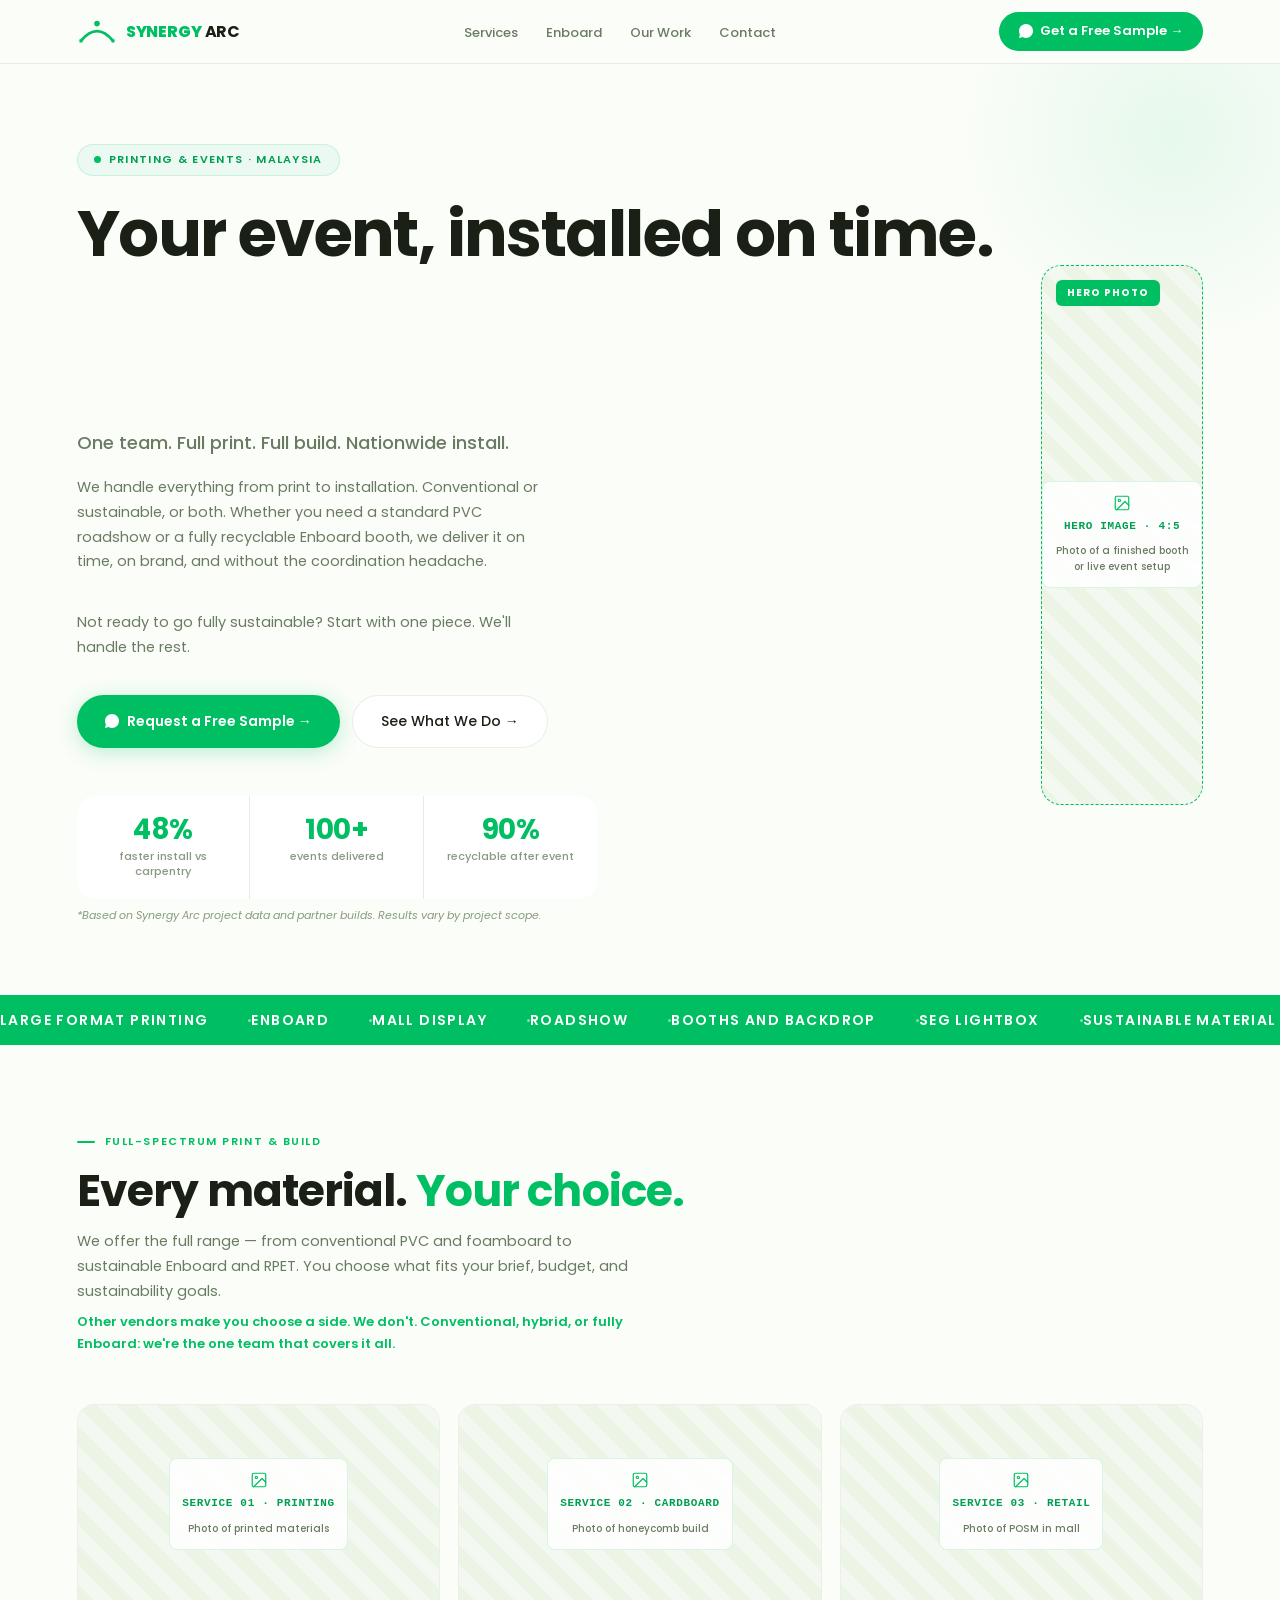
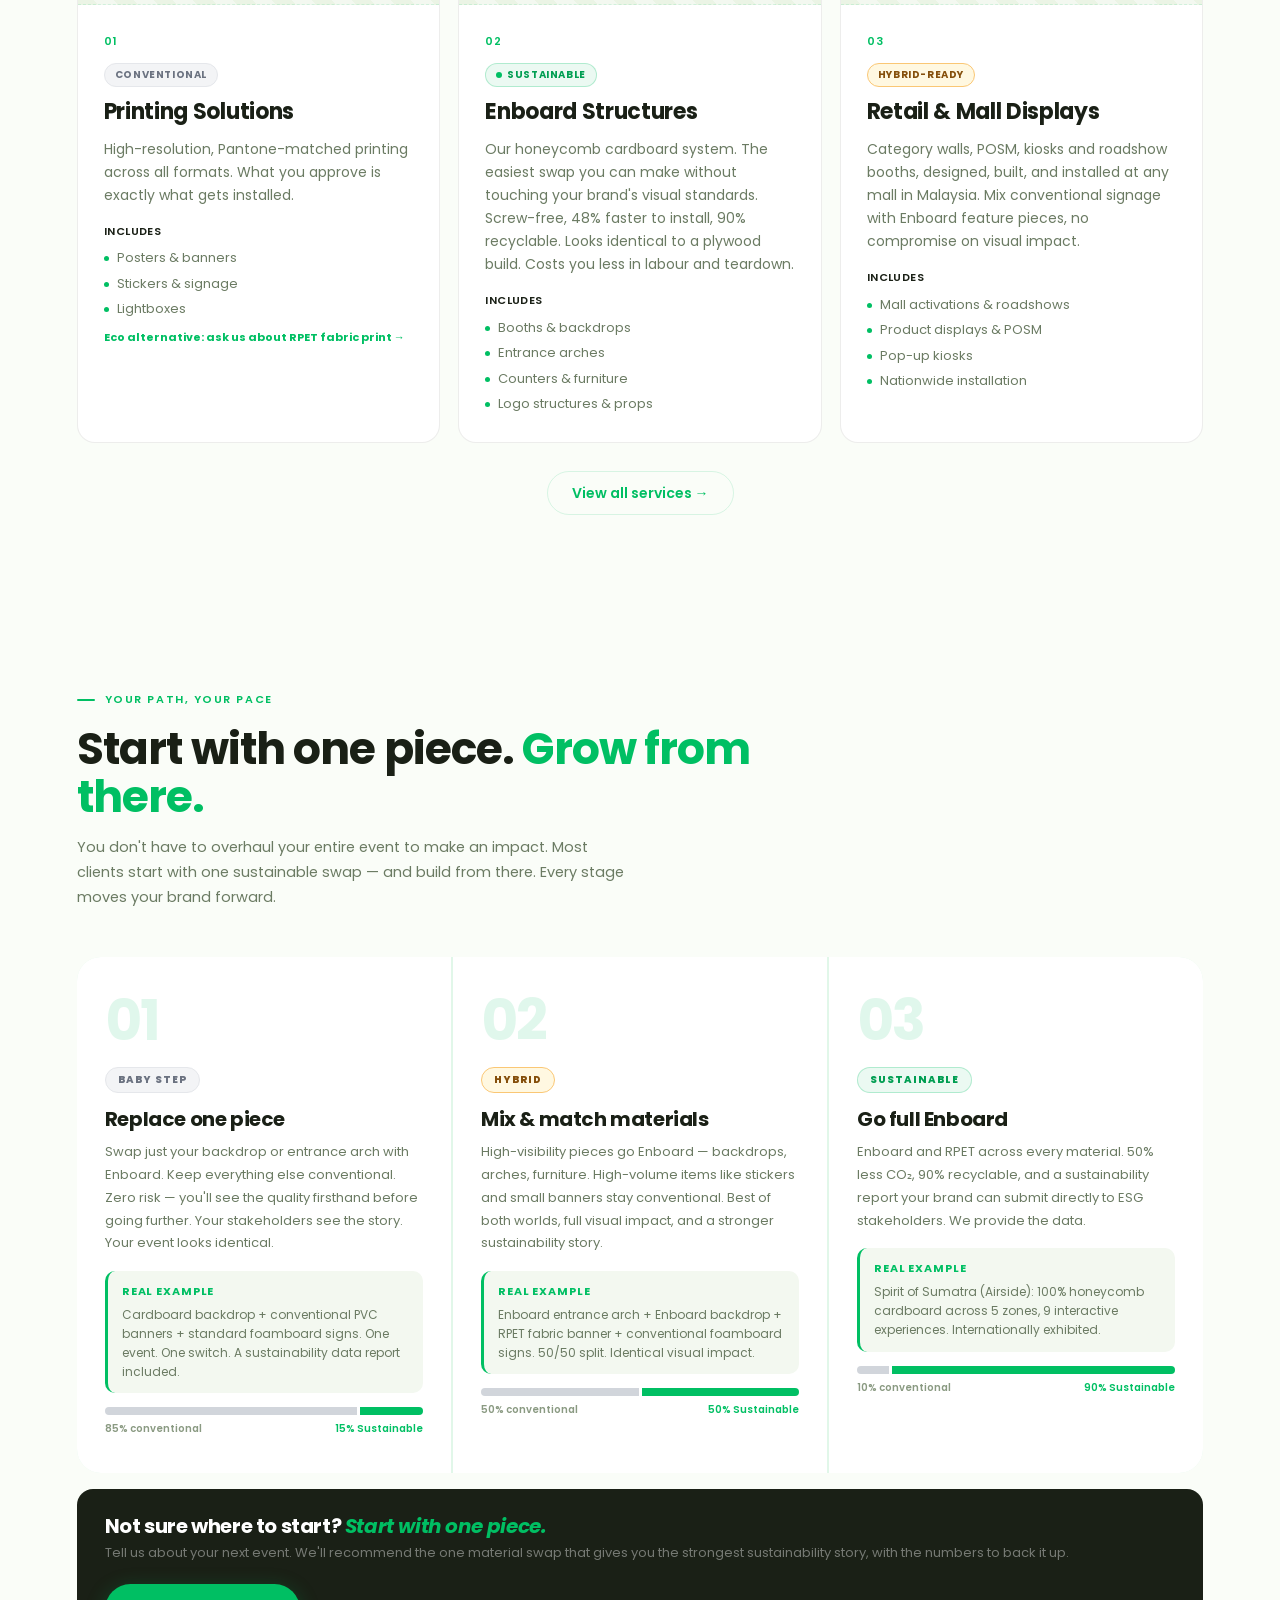
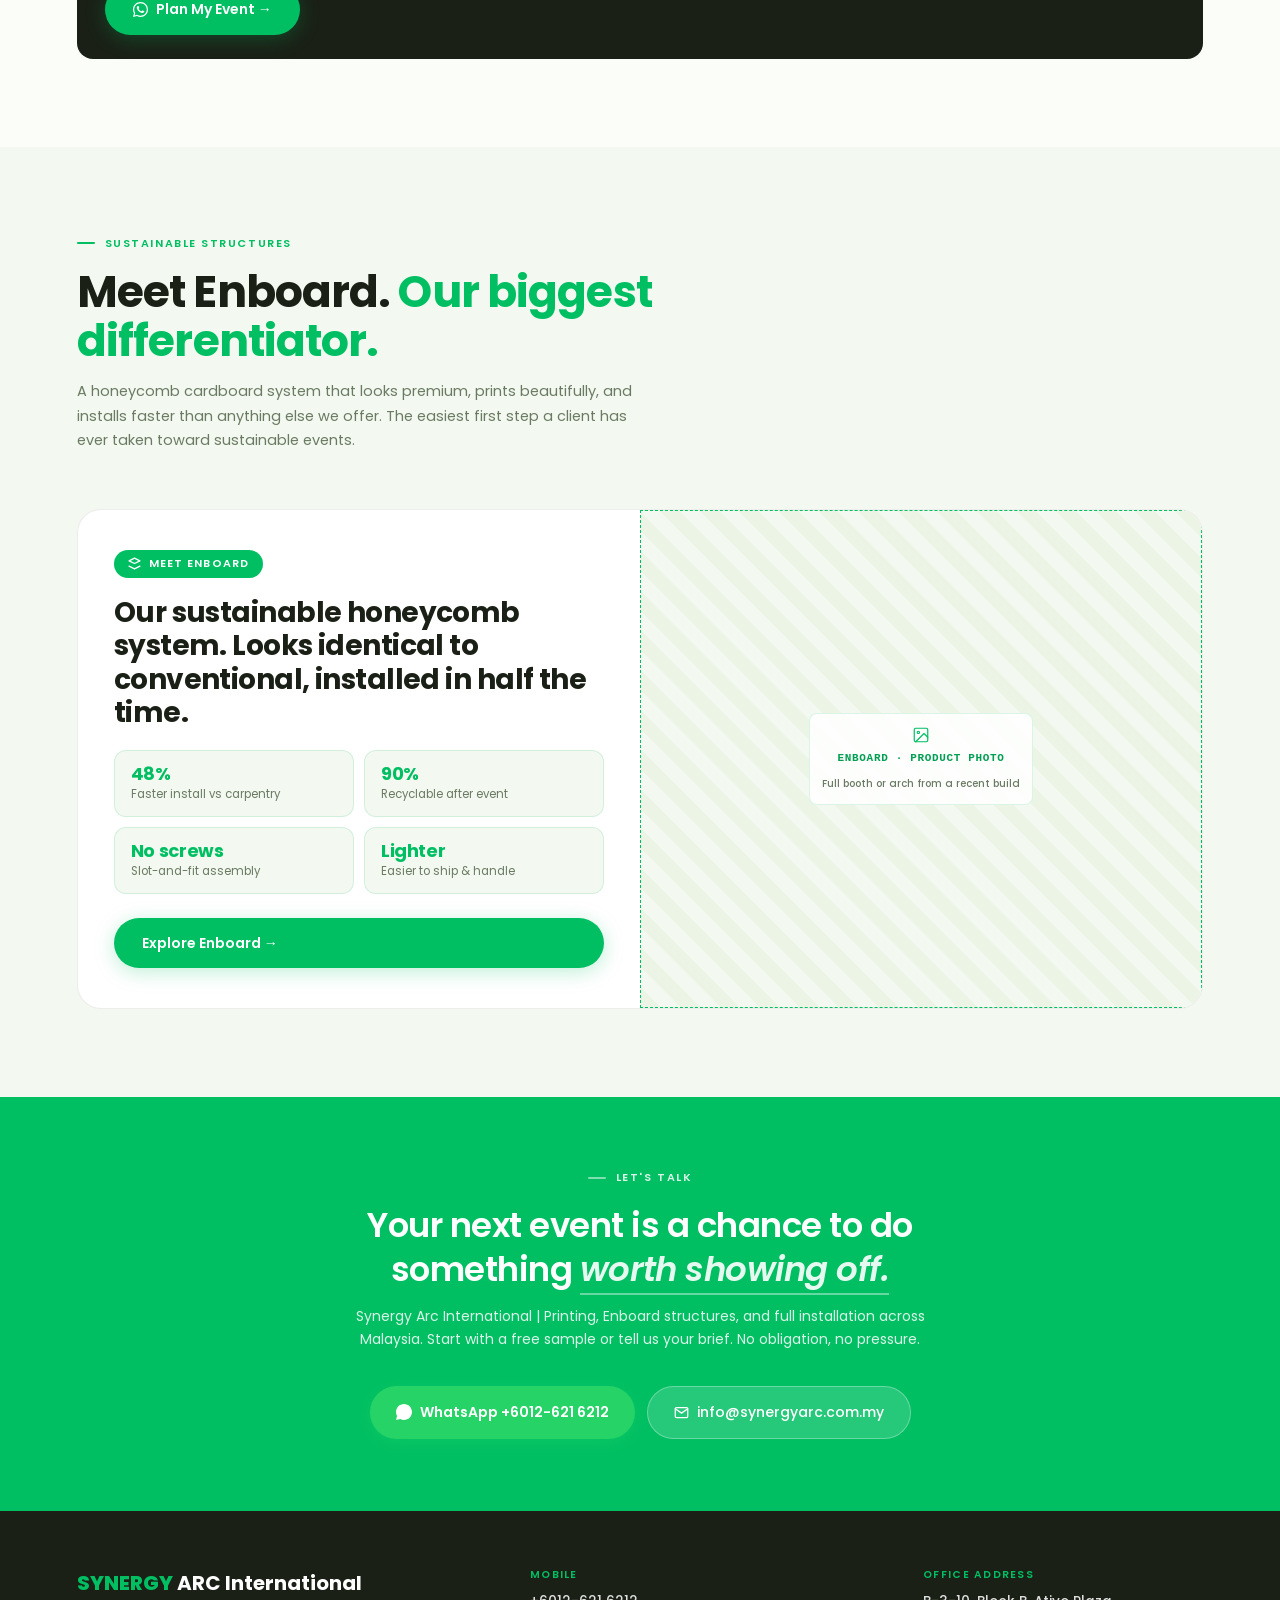
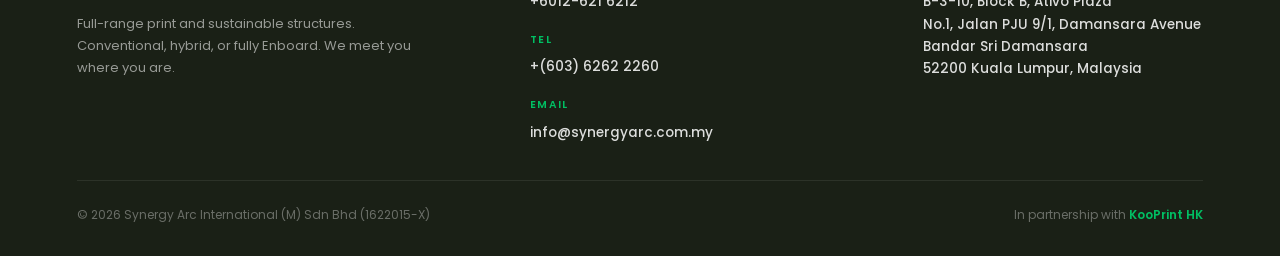
==== commit 125c123e: "Fix em dashes, remove Pantone, Honeycomb label, footer z-index Remove all em dashes across all pages" ====
--- a/index.html
+++ b/index.html
@@ -1,9 +1,9 @@
-<!DOCTYPE html>
+﻿<!DOCTYPE html>
 <html lang="en">
 <head>
 <meta charset="UTF-8">
 <meta name="viewport" content="width=device-width, initial-scale=1.0">
-<title>Synergy Arc International — Printing, Cardboard Structures &amp; Mall Displays</title>
+<title>Synergy Arc International | Printing, Cardboard Structures &amp; Mall Displays</title>
 <link rel="preconnect" href="https://fonts.googleapis.com">
 <link rel="preconnect" href="https://fonts.gstatic.com" crossorigin>
 <link href="https://fonts.googleapis.com/css2?family=Poppins:wght@300;400;500;600;700;800&display=swap" rel="stylesheet">
@@ -66,7 +66,7 @@
       <span class="tw-line tw-line-3" aria-hidden="true"><span class="tw-line-inner" id="tw-inner3">Leaves less behind.</span></span>
     </h1>
     <p class="hero-sub-line">One team. Full print. Full build. Nationwide install.</p>
-    <p class="hero-desc">We handle everything from print to installation — conventional or sustainable, or both. Whether you need a standard PVC roadshow or a fully recyclable Enboard booth, we deliver it on time, on brand, and without the coordination headache.</p><p class="hero-desc" style="margin-top:10px">Not ready to go fully sustainable? Start with one piece. We'll handle the rest.</p>
+    <p class="hero-desc">We handle everything from print to installation. Conventional or sustainable, or both. Whether you need a standard PVC roadshow or a fully recyclable Enboard booth, we deliver it on time, on brand, and without the coordination headache.</p><p class="hero-desc" style="margin-top:10px">Not ready to go fully sustainable? Start with one piece. We'll handle the rest.</p>
     <div class="hbtns">
       <a class="btn-p" href="https://wa.me/60126216212">
         <svg width="14" height="14" viewBox="0 0 24 24" fill="currentColor"><path d="M12 0C5.373 0 0 5.373 0 12c0 2.127.556 4.122 1.526 5.855L0 24l6.335-1.652A11.954 11.954 0 0012 24c6.627 0 12-5.373 12-12S18.627 0 12 0z"/></svg>
@@ -106,7 +106,7 @@
 <section class="sec" id="services">
   <div class="lbl">Full-Spectrum Print &amp; Build</div>
   <h2 class="sh">Every material. <em>Your choice.</em></h2>
-  <p class="sd">We offer the full range — from conventional PVC and foamboard to sustainable Enboard and RPET. You choose what fits your brief, budget, and sustainability goals.<span style="display:block;margin-top:8px;font-size:13px;color:var(--g);font-weight:600">Other vendors make you choose a side. We don't. Conventional, hybrid, or fully Enboard — we're the one team that covers it all.</span></p>
+  <p class="sd">We offer the full range — from conventional PVC and foamboard to sustainable Enboard and RPET. You choose what fits your brief, budget, and sustainability goals.<span style="display:block;margin-top:8px;font-size:13px;color:var(--g);font-weight:600">Other vendors make you choose a side. We don't. Conventional, hybrid, or fully Enboard: we're the one team that covers it all.</span></p>
   <div class="sv-g">
     <!-- Card 1 -->
     <div class="sv">
@@ -121,9 +121,8 @@
           <li>Posters &amp; banners</li>
           <li>Stickers &amp; signage</li>
           <li>Lightboxes</li>
-          <li>Pantone color matching</li>
-        </ul>
-        <a class="sv-upgrade-link" href="enboard.html">Eco alternative available — ask us about RPET fabric print →</a>
+          </ul>
+        <a class="sv-upgrade-link" href="enboard.html">Eco alternative: ask us about RPET fabric print →</a>
       </div>
     </div>
     <!-- Card 2 -->
@@ -133,7 +132,7 @@
         <div class="sv-n">02</div>
         <div class="sv-badge sv-badge-eco">Sustainable</div>
         <div class="sv-name">Enboard Structures</div>
-        <p class="sv-d">Our honeycomb cardboard system — the easiest swap you can make without touching your brand's visual standards. Screw-free, 48% faster to install, 90% recyclable. Looks identical to a plywood build. Costs you less in labour and teardown.</p>
+        <p class="sv-d">Our honeycomb cardboard system. The easiest swap you can make without touching your brand's visual standards. Screw-free, 48% faster to install, 90% recyclable. Looks identical to a plywood build. Costs you less in labour and teardown.</p>
         <div class="sv-includes">Includes</div>
         <ul class="sv-list">
           <li>Booths &amp; backdrops</li>
@@ -150,7 +149,7 @@
         <div class="sv-n">03</div>
         <div class="sv-badge sv-badge-hybrid">Hybrid-Ready</div>
         <div class="sv-name">Retail &amp; Mall Displays</div>
-        <p class="sv-d">Category walls, POSM, kiosks and roadshow booths — designed, built, and installed at any mall in Malaysia. Mix conventional signage with Enboard feature pieces, no compromise on visual impact.</p>
+        <p class="sv-d">Category walls, POSM, kiosks and roadshow booths, designed, built, and installed at any mall in Malaysia. Mix conventional signage with Enboard feature pieces, no compromise on visual impact.</p>
         <div class="sv-includes">Includes</div>
         <ul class="sv-list">
           <li>Mall activations &amp; roadshows</li>
@@ -214,7 +213,7 @@
       <p class="journey-stage-desc">Enboard and RPET across every material. 50% less CO&#8322;, 90% recyclable, and a sustainability report your brand can submit directly to ESG stakeholders. We provide the data.</p>
       <div class="journey-example">
         <strong>Real example</strong>
-        Spirit of Sumatra (Airside) — 100% honeycomb cardboard across 5 zones, 9 interactive experiences. Internationally exhibited.
+        Spirit of Sumatra (Airside): 100% honeycomb cardboard across 5 zones, 9 interactive experiences. Internationally exhibited.
       </div>
       <div class="journey-mix-bar">
         <div class="mix-conv" style="flex:1"></div>
@@ -229,7 +228,7 @@
   <div class="hybrid-cta-strip">
     <div>
       <div class="hybrid-cta-text">Not sure where to start? <em>Start with one piece.</em></div>
-      <div class="hybrid-cta-sub">Tell us about your next event. We'll recommend the one material swap that gives you the strongest sustainability story — and the numbers to back it up.</div>
+      <div class="hybrid-cta-sub">Tell us about your next event. We'll recommend the one material swap that gives you the strongest sustainability story, with the numbers to back it up.</div>
     </div>
     <a class="btn-p" href="https://wa.me/60126216212" style="flex-shrink:0">
       <svg width="15" height="15" viewBox="0 0 24 24" fill="currentColor"><path d="M17.472 14.382c-.297-.149-1.758-.867-2.03-.967-.273-.099-.471-.148-.67.15-.197.297-.767.966-.94 1.164-.173.199-.347.223-.644.075-.297-.15-1.255-.463-2.39-1.475-.883-.788-1.48-1.761-1.653-2.059-.173-.297-.018-.458.13-.606.134-.133.298-.347.446-.52.149-.174.198-.298.298-.497.099-.198.05-.371-.025-.52-.075-.149-.669-1.612-.916-2.207-.242-.579-.487-.5-.669-.51a10.9 10.9 0 00-.57-.01c-.198 0-.52.074-.792.372-.272.297-1.04 1.016-1.04 2.479 0 1.462 1.065 2.875 1.213 3.074.149.198 2.096 3.2 5.077 4.487.709.306 1.262.489 1.694.625.712.227 1.36.195 1.871.118.571-.085 1.758-.719 2.006-1.413.248-.694.248-1.289.173-1.413-.074-.124-.272-.198-.57-.347z"/><path d="M12 0C5.373 0 0 5.373 0 12c0 2.127.556 4.122 1.526 5.855L0 24l6.335-1.652A11.954 11.954 0 0012 24c6.627 0 12-5.373 12-12S18.627 0 12 0zm0 22c-1.883 0-3.644-.494-5.17-1.355l-.37-.22-3.822.997 1.02-3.717-.242-.383A9.96 9.96 0 012 12c0-5.514 4.486-10 10-10s10 4.486 10 10-4.486 10-10 10z"/></svg>
@@ -249,7 +248,7 @@
         <svg width="13" height="13" viewBox="0 0 24 24" fill="none" stroke="currentColor" stroke-width="2.5" stroke-linecap="round" stroke-linejoin="round"><path d="M12 2L2 7l10 5 10-5-10-5z"/><path d="M2 17l10 5 10-5"/></svg>
         Meet Enboard
       </div>
-      <div class="en-teaser-h">Our sustainable honeycomb system — looks identical to conventional, installed in half the time.</div>
+      <div class="en-teaser-h">Our sustainable honeycomb system. Looks identical to conventional, installed in half the time.</div>
       <div class="en-teaser-stats">
         <div class="en-teaser-s"><div class="en-teaser-sn">48%</div><div class="en-teaser-sl">Faster install vs carpentry</div></div>
         <div class="en-teaser-s"><div class="en-teaser-sn">90%</div><div class="en-teaser-sl">Recyclable after event</div></div>
@@ -273,7 +272,7 @@
   <div class="cta-inn">
     <div class="lbl lbl-w" style="justify-content:center">Let's Talk</div>
     <div class="cta-q">Your next event is a chance to do something <em style="font-style:italic;color:rgba(255,255,255,.9);border-bottom:2px solid rgba(255,255,255,.4)">worth showing off.</em></div>
-    <div class="cta-a">Synergy Arc International — printing, Enboard structures, and full installation across Malaysia. Start with a free sample or tell us your brief. No obligation, no pressure.</div>
+    <div class="cta-a">Synergy Arc International | Printing, Enboard structures, and full installation across Malaysia. Start with a free sample or tell us your brief. No obligation, no pressure.</div>
     <div class="cta-btns">
       <a class="btn-wa" href="https://wa.me/60126216212">
         <svg width="16" height="16" viewBox="0 0 24 24" fill="currentColor"><path d="M12 0C5.373 0 0 5.373 0 12c0 2.127.556 4.122 1.526 5.855L0 24l6.335-1.652A11.954 11.954 0 0012 24c6.627 0 12-5.373 12-12S18.627 0 12 0z"/></svg>
@@ -292,7 +291,7 @@
   <div class="ft">
     <div>
       <div class="fb-lg"><b>SYNERGY</b> ARC International</div>
-      <div class="fb-tag">Full-range print and sustainable structures. Conventional, hybrid, or fully Enboard — we meet you where you are.</div>
+      <div class="fb-tag">Full-range print and sustainable structures. Conventional, hybrid, or fully Enboard. We meet you where you are.</div>
     </div>
     <div class="fb-info">
       <div class="fb-block">
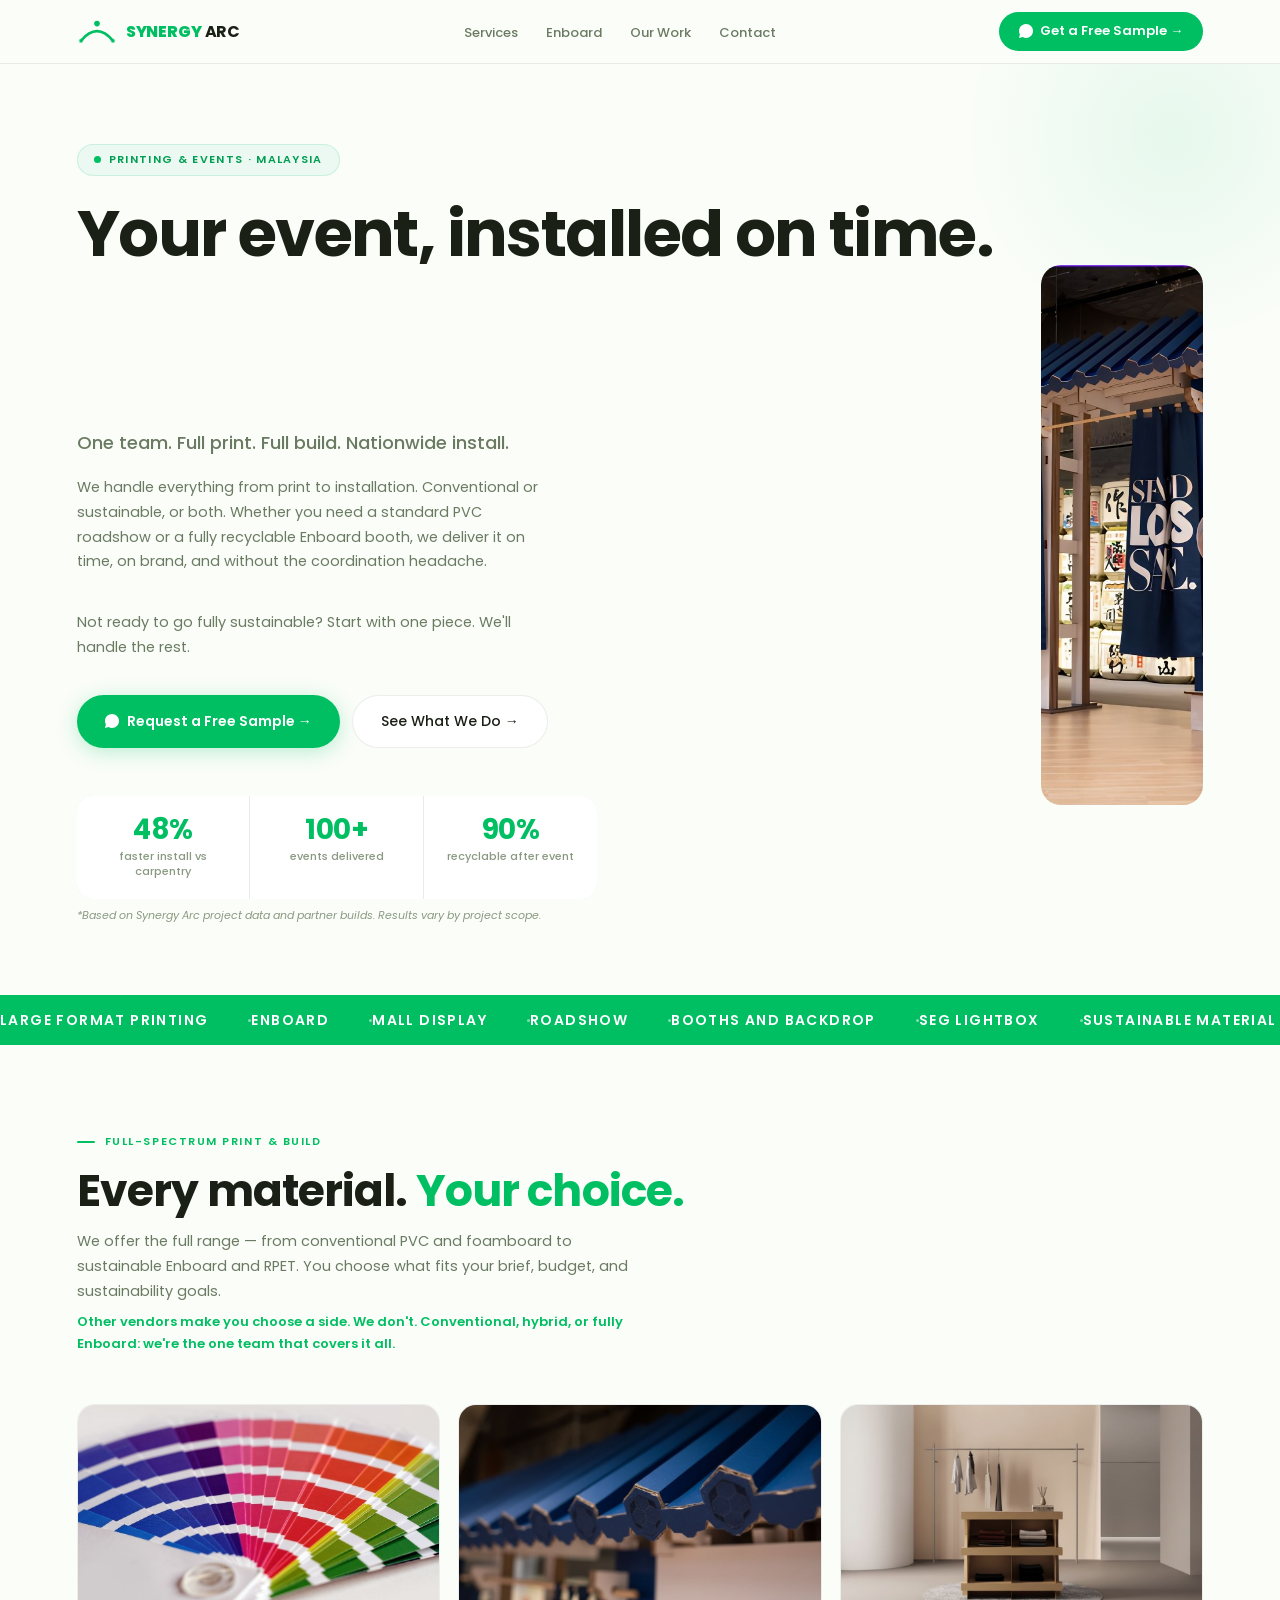
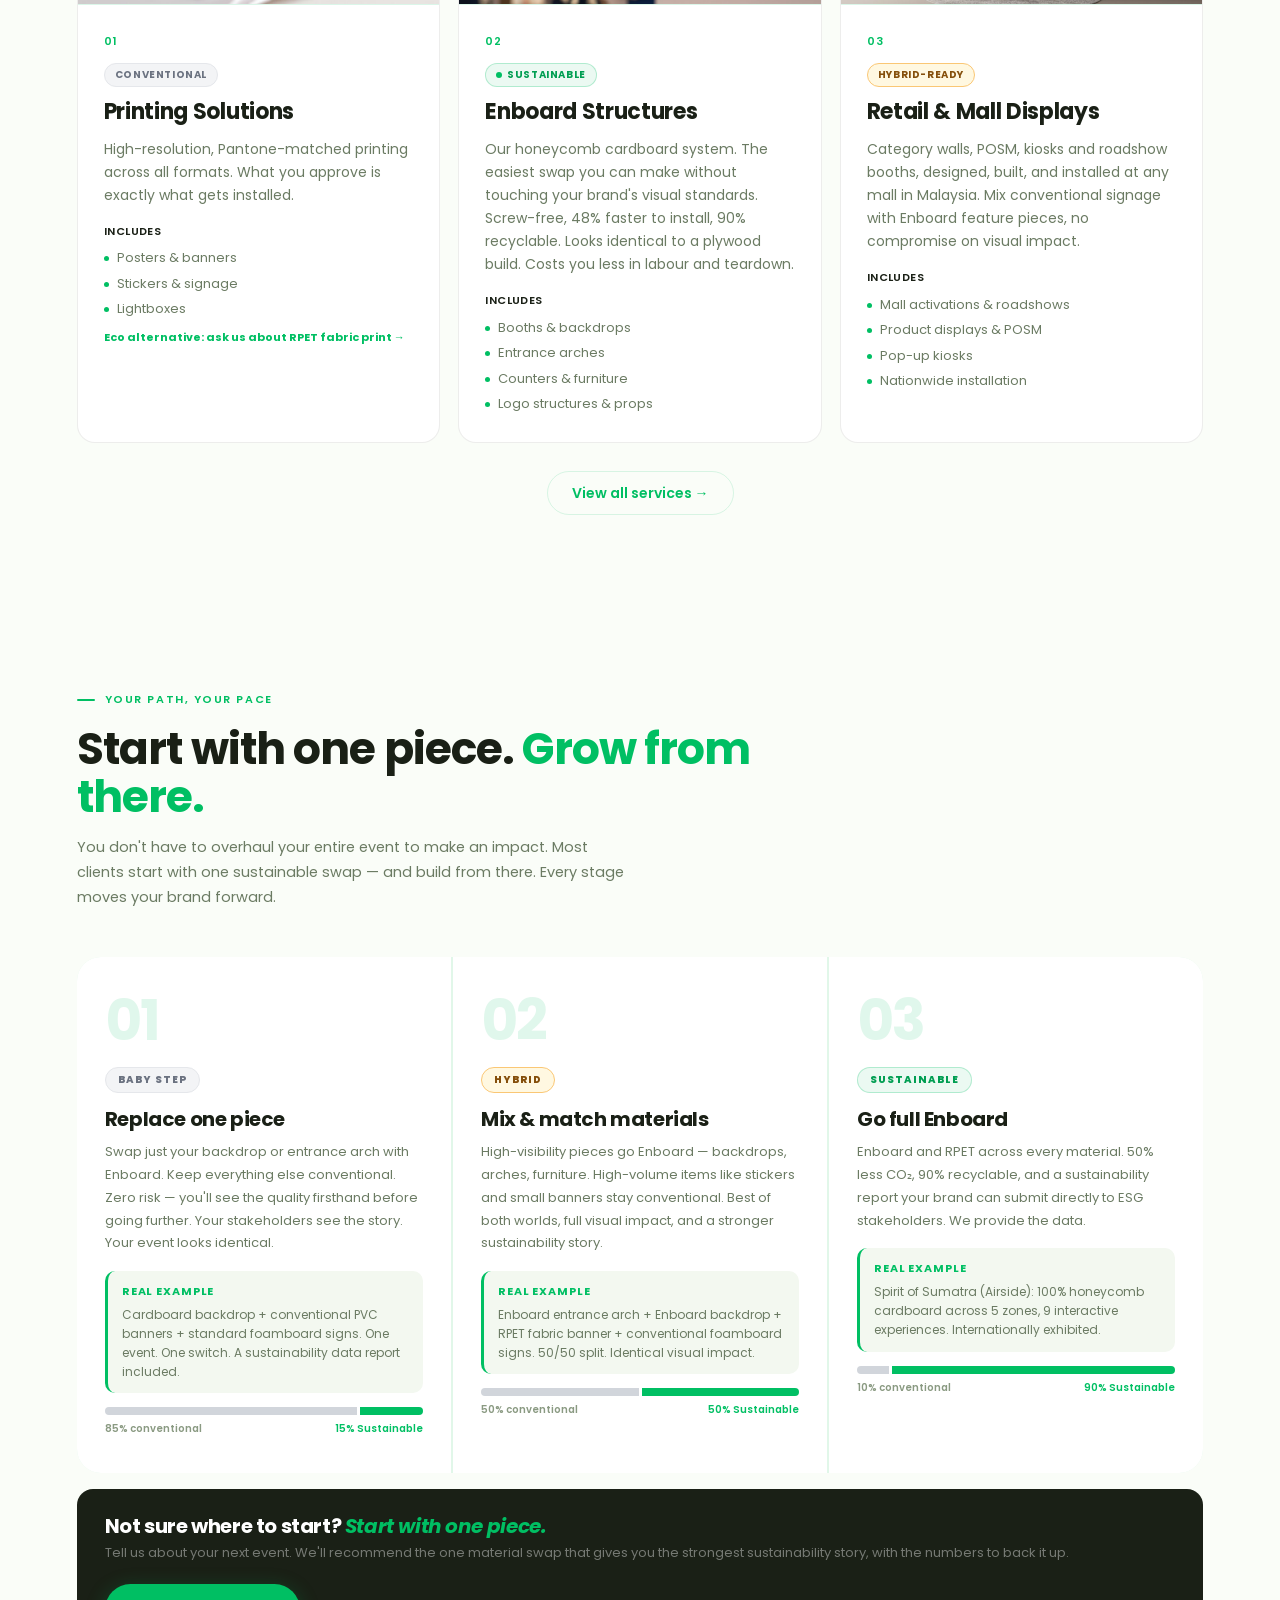
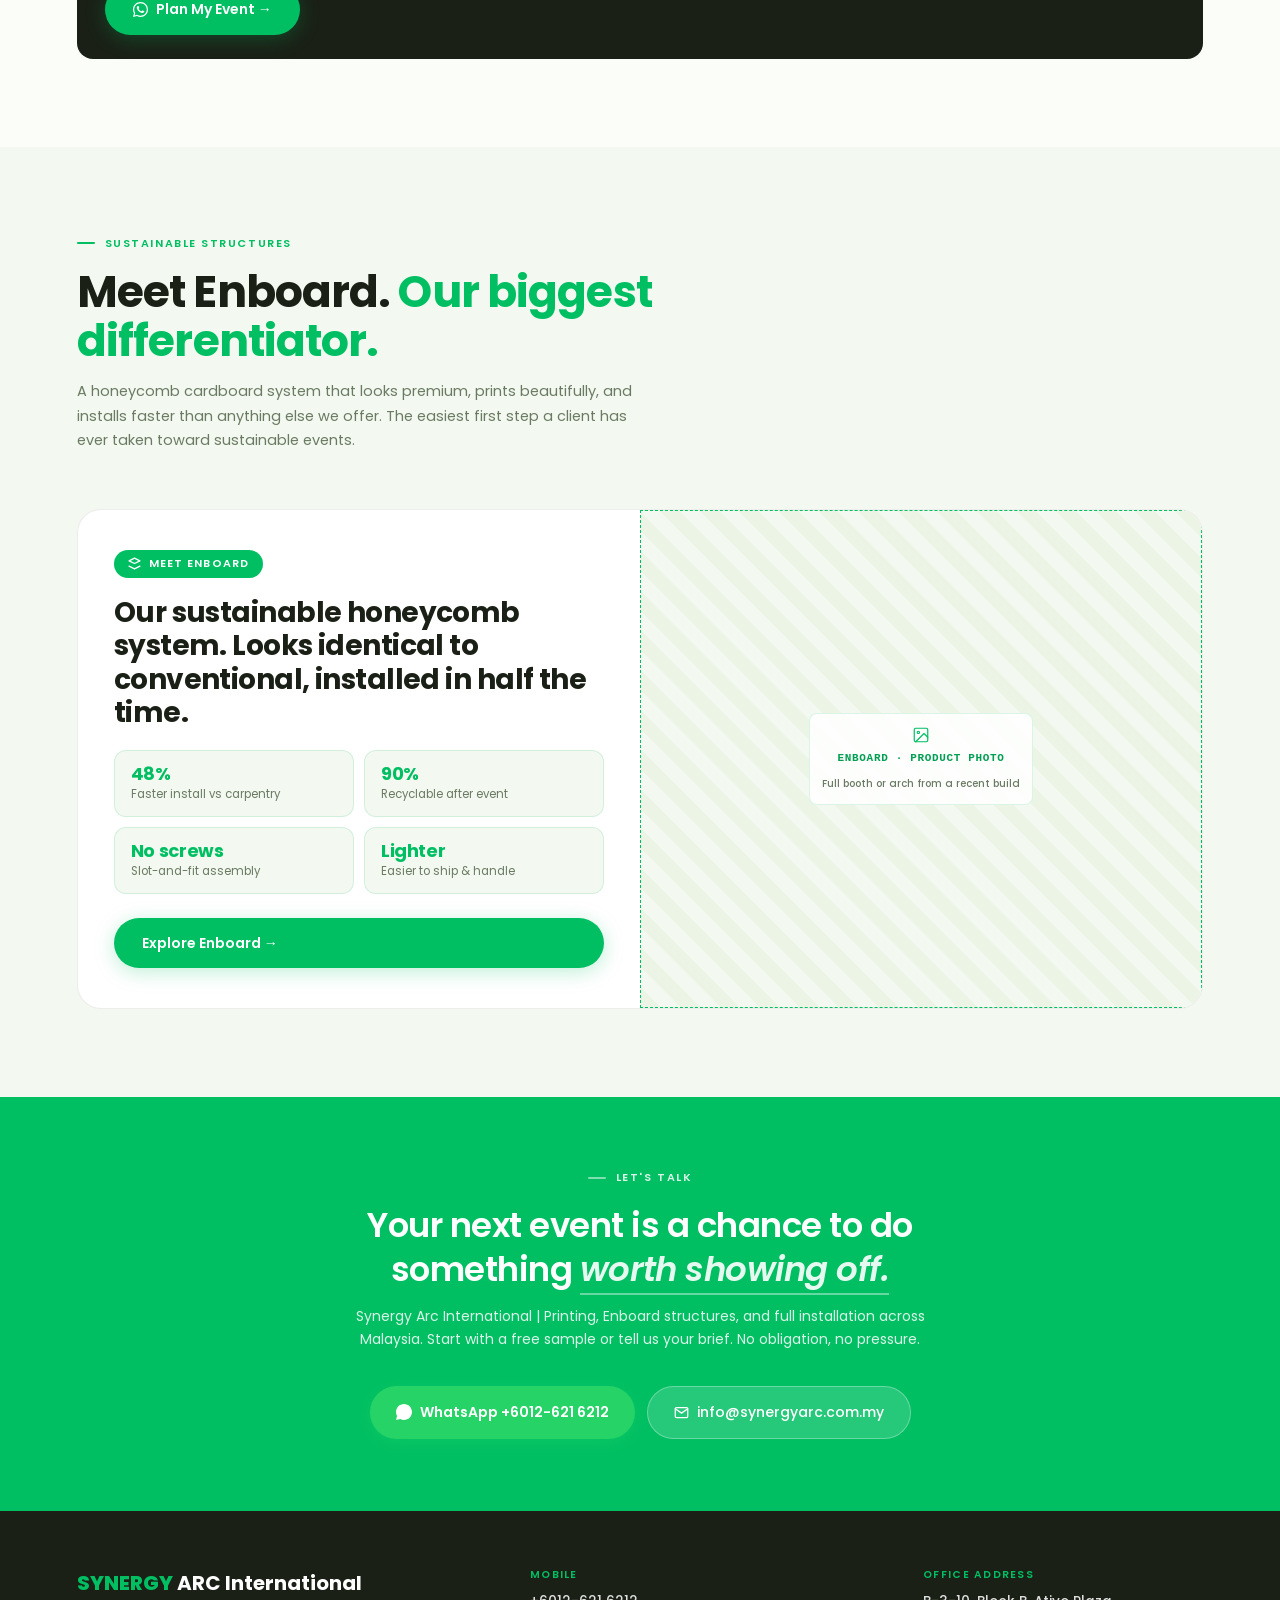
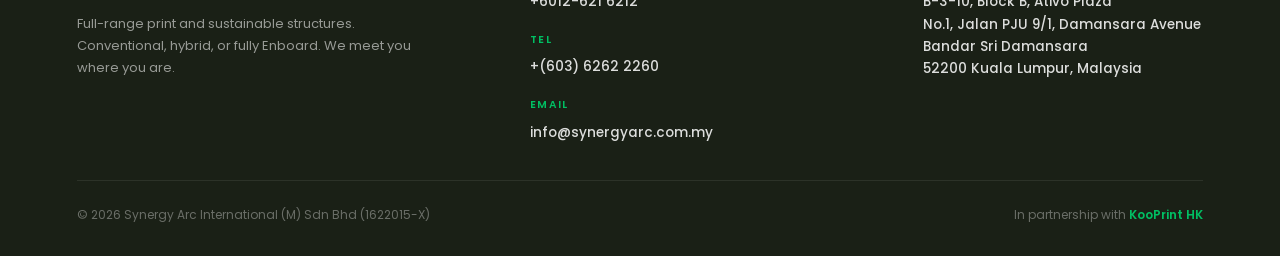
==== commit baa42809: "Add real photos to hero, service cards, and Enboard page Replace all placeholder divs with actual im" ====
--- a/index.html
+++ b/index.html
@@ -81,13 +81,8 @@
     </div>
     <p style="font-size:11px;color:var(--mt2);margin-top:8px;font-style:italic;max-width:520px">*Based on Synergy Arc project data and partner builds. Results vary by project scope.</p>
   </div>
-  <div class="hero-ph ph">
-    <div class="ph-tag">Hero Photo</div>
-    <div class="ph-lab">
-      <svg viewBox="0 0 24 24" stroke-linecap="round" stroke-linejoin="round"><rect x="3" y="3" width="18" height="18" rx="2"/><circle cx="8.5" cy="8.5" r="1.5"/><path d="M21 15l-5-5L5 21"/></svg>
-      Hero Image · 4:5
-      <small>Photo of a finished booth or live event setup</small>
-    </div>
+  <div class="hero-ph">
+    <img src="hero-image.jpg" alt="Seafood Loves Sake event installation built by Synergy Arc" style="width:100%;height:100%;object-fit:cover;border-radius:20px;display:block">
   </div>
 </section>
 
@@ -110,7 +105,7 @@
   <div class="sv-g">
     <!-- Card 1 -->
     <div class="sv">
-      <div class="ph sv-photo"><div class="ph-lab"><svg viewBox="0 0 24 24" stroke-linecap="round" stroke-linejoin="round"><rect x="3" y="3" width="18" height="18" rx="2"/><circle cx="8.5" cy="8.5" r="1.5"/><path d="M21 15l-5-5L5 21"/></svg>Service 01 · Printing<small>Photo of printed materials</small></div></div>
+      <img src="svc-printing.jpg" alt="Printing solutions — color-matched print by Synergy Arc" style="width:100%;height:200px;object-fit:cover;display:block;border-bottom:1px solid var(--bd)">
       <div class="sv-body">
         <div class="sv-n">01</div>
         <div class="sv-badge sv-badge-conv">Conventional</div>
@@ -127,7 +122,7 @@
     </div>
     <!-- Card 2 -->
     <div class="sv">
-      <div class="ph sv-photo"><div class="ph-lab"><svg viewBox="0 0 24 24" stroke-linecap="round" stroke-linejoin="round"><rect x="3" y="3" width="18" height="18" rx="2"/><circle cx="8.5" cy="8.5" r="1.5"/><path d="M21 15l-5-5L5 21"/></svg>Service 02 · Cardboard<small>Photo of honeycomb build</small></div></div>
+      <img src="svc-cardboard.jpg" alt="Enboard honeycomb cardboard structure" style="width:100%;height:200px;object-fit:cover;display:block;border-bottom:1px solid var(--bd)">
       <div class="sv-body">
         <div class="sv-n">02</div>
         <div class="sv-badge sv-badge-eco">Sustainable</div>
@@ -144,7 +139,7 @@
     </div>
     <!-- Card 3 -->
     <div class="sv">
-      <div class="ph sv-photo"><div class="ph-lab"><svg viewBox="0 0 24 24" stroke-linecap="round" stroke-linejoin="round"><rect x="3" y="3" width="18" height="18" rx="2"/><circle cx="8.5" cy="8.5" r="1.5"/><path d="M21 15l-5-5L5 21"/></svg>Service 03 · Retail<small>Photo of POSM in mall</small></div></div>
+      <img src="svc-retail.jpg" alt="Retail and mall display setup" style="width:100%;height:200px;object-fit:cover;display:block;border-bottom:1px solid var(--bd)">
       <div class="sv-body">
         <div class="sv-n">03</div>
         <div class="sv-badge sv-badge-hybrid">Hybrid-Ready</div>
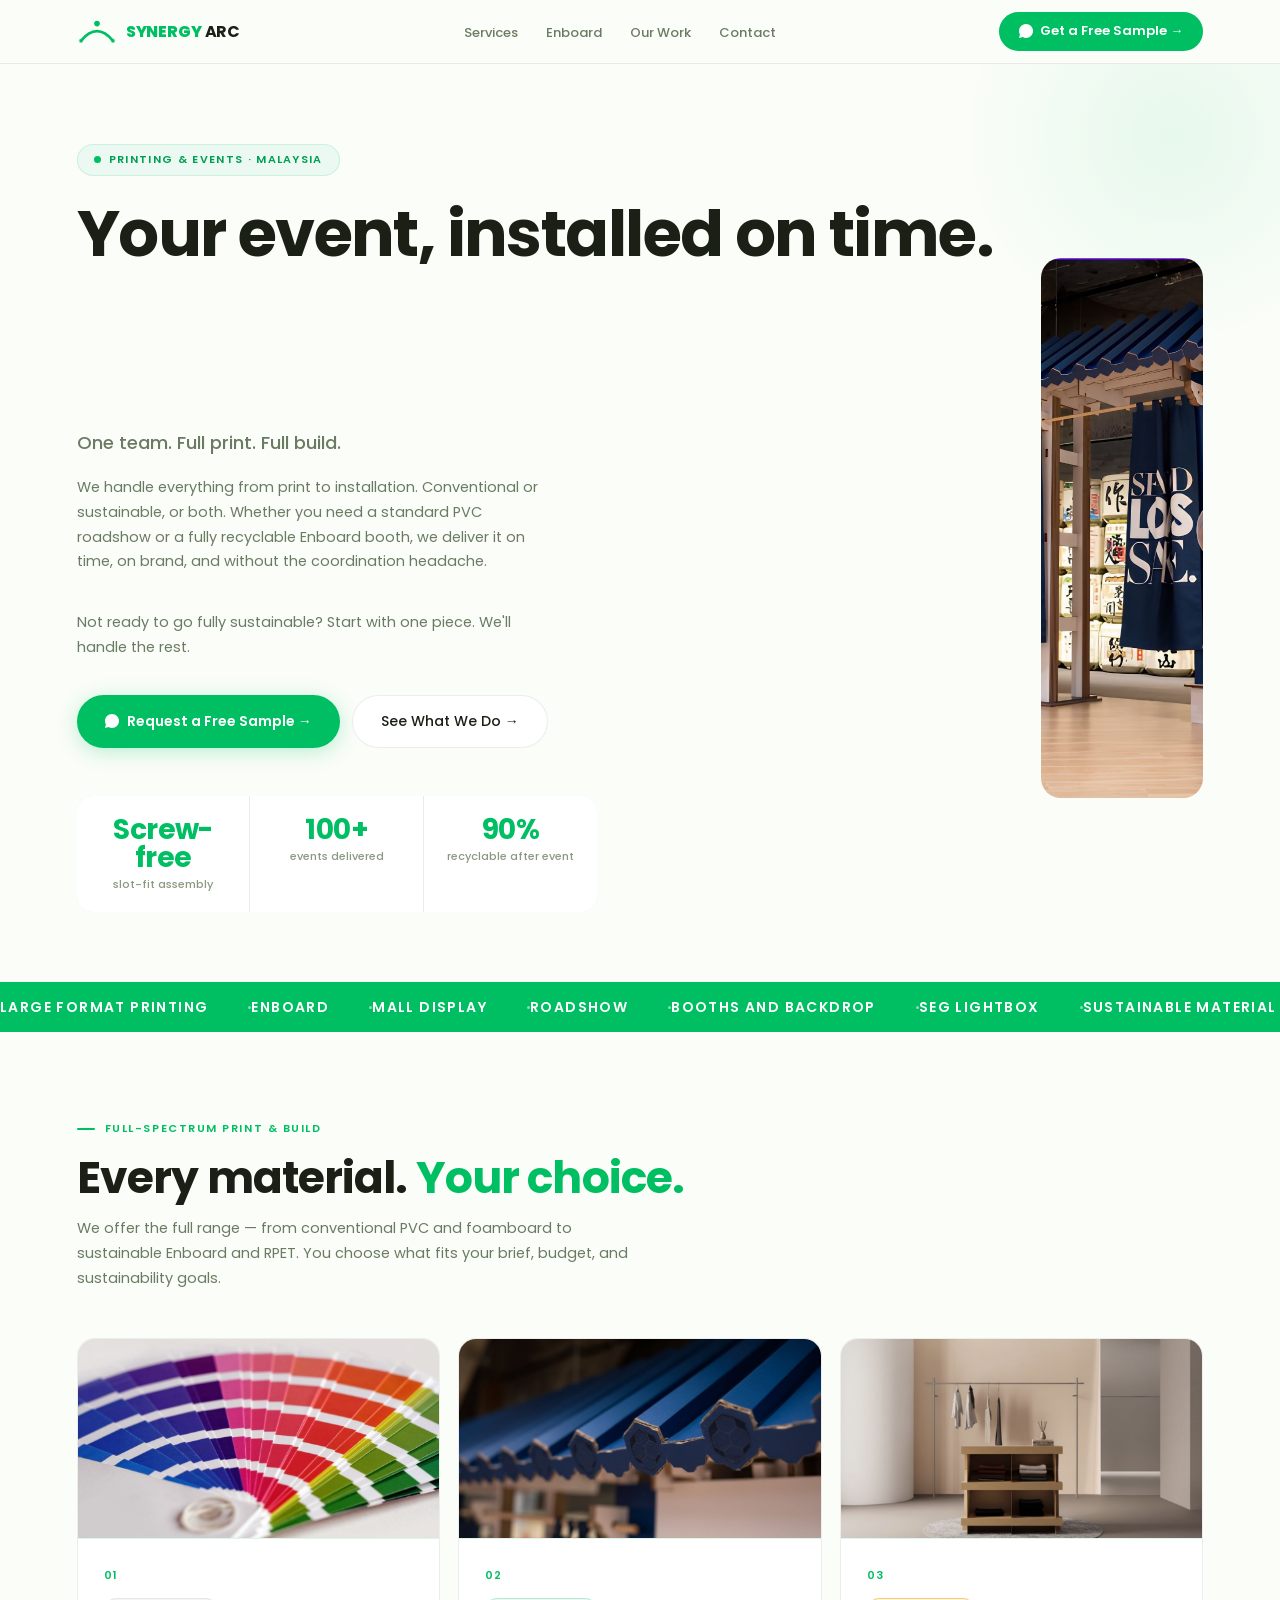
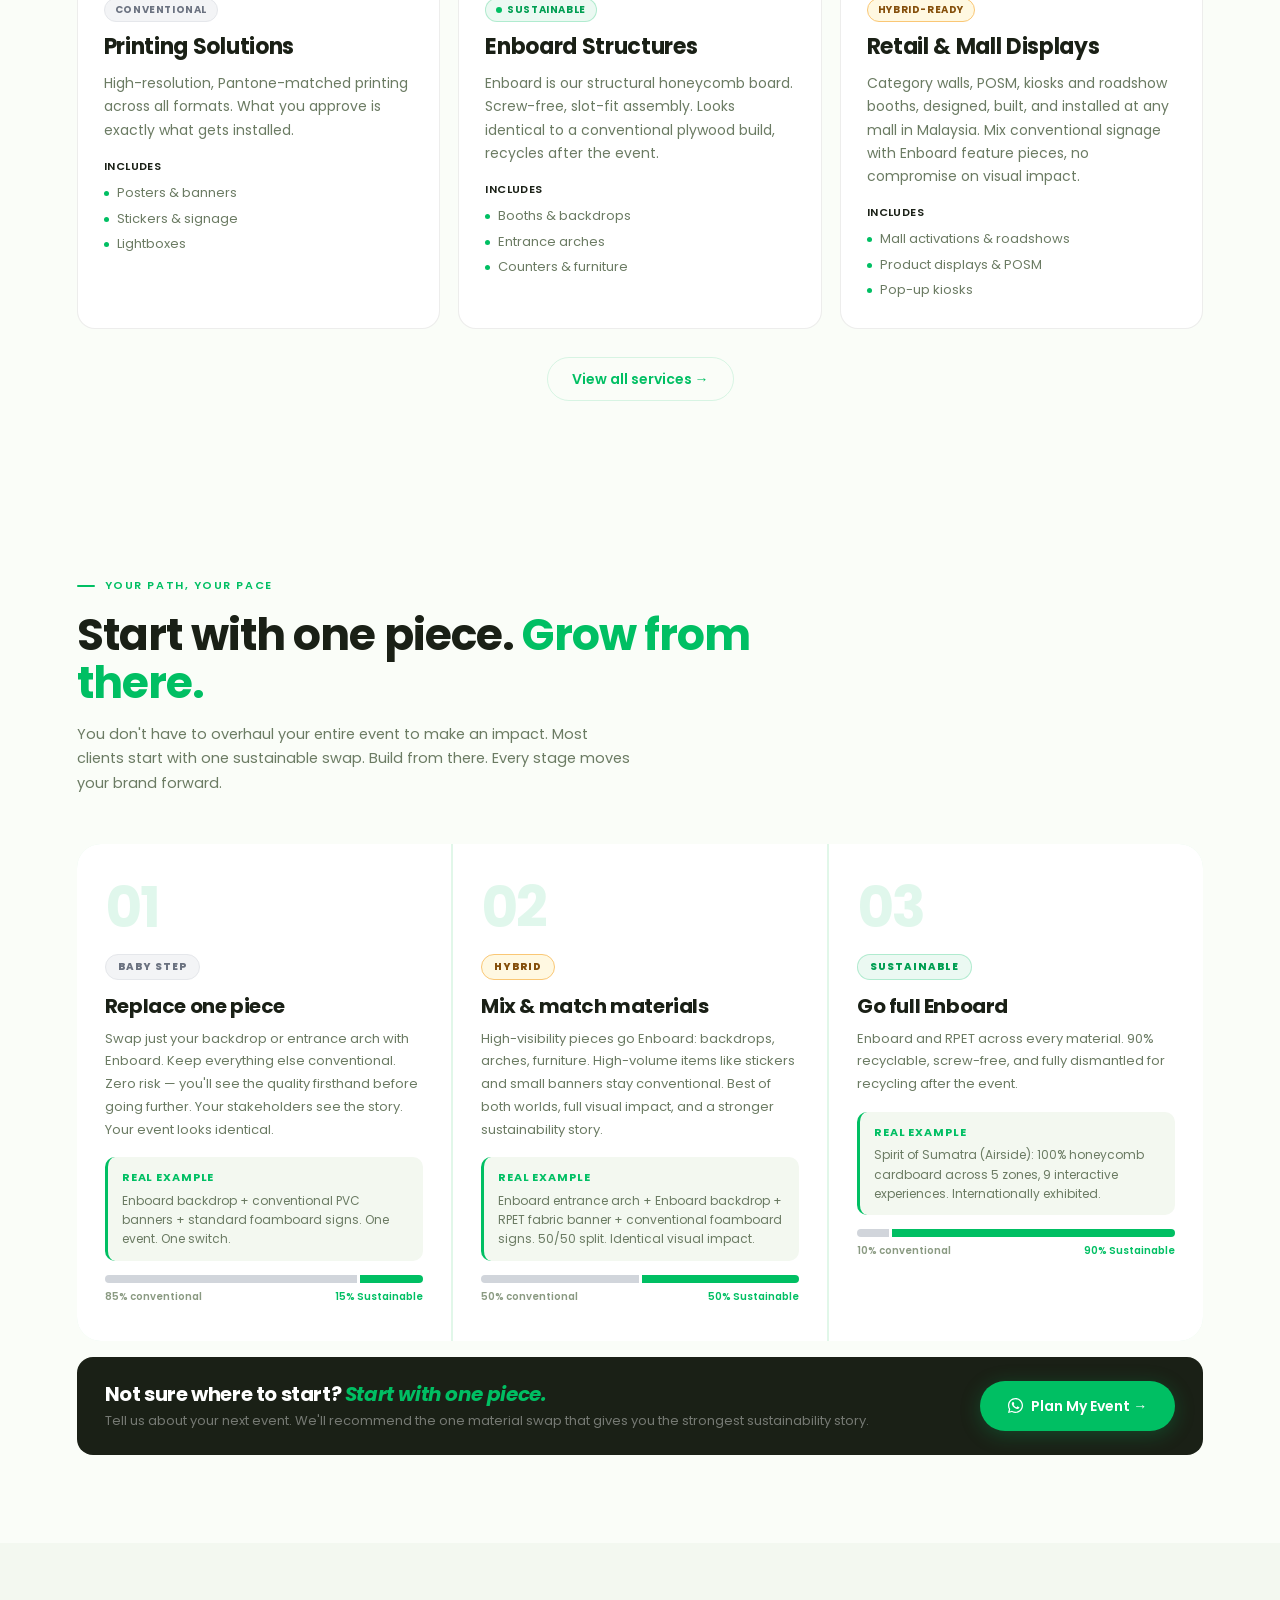
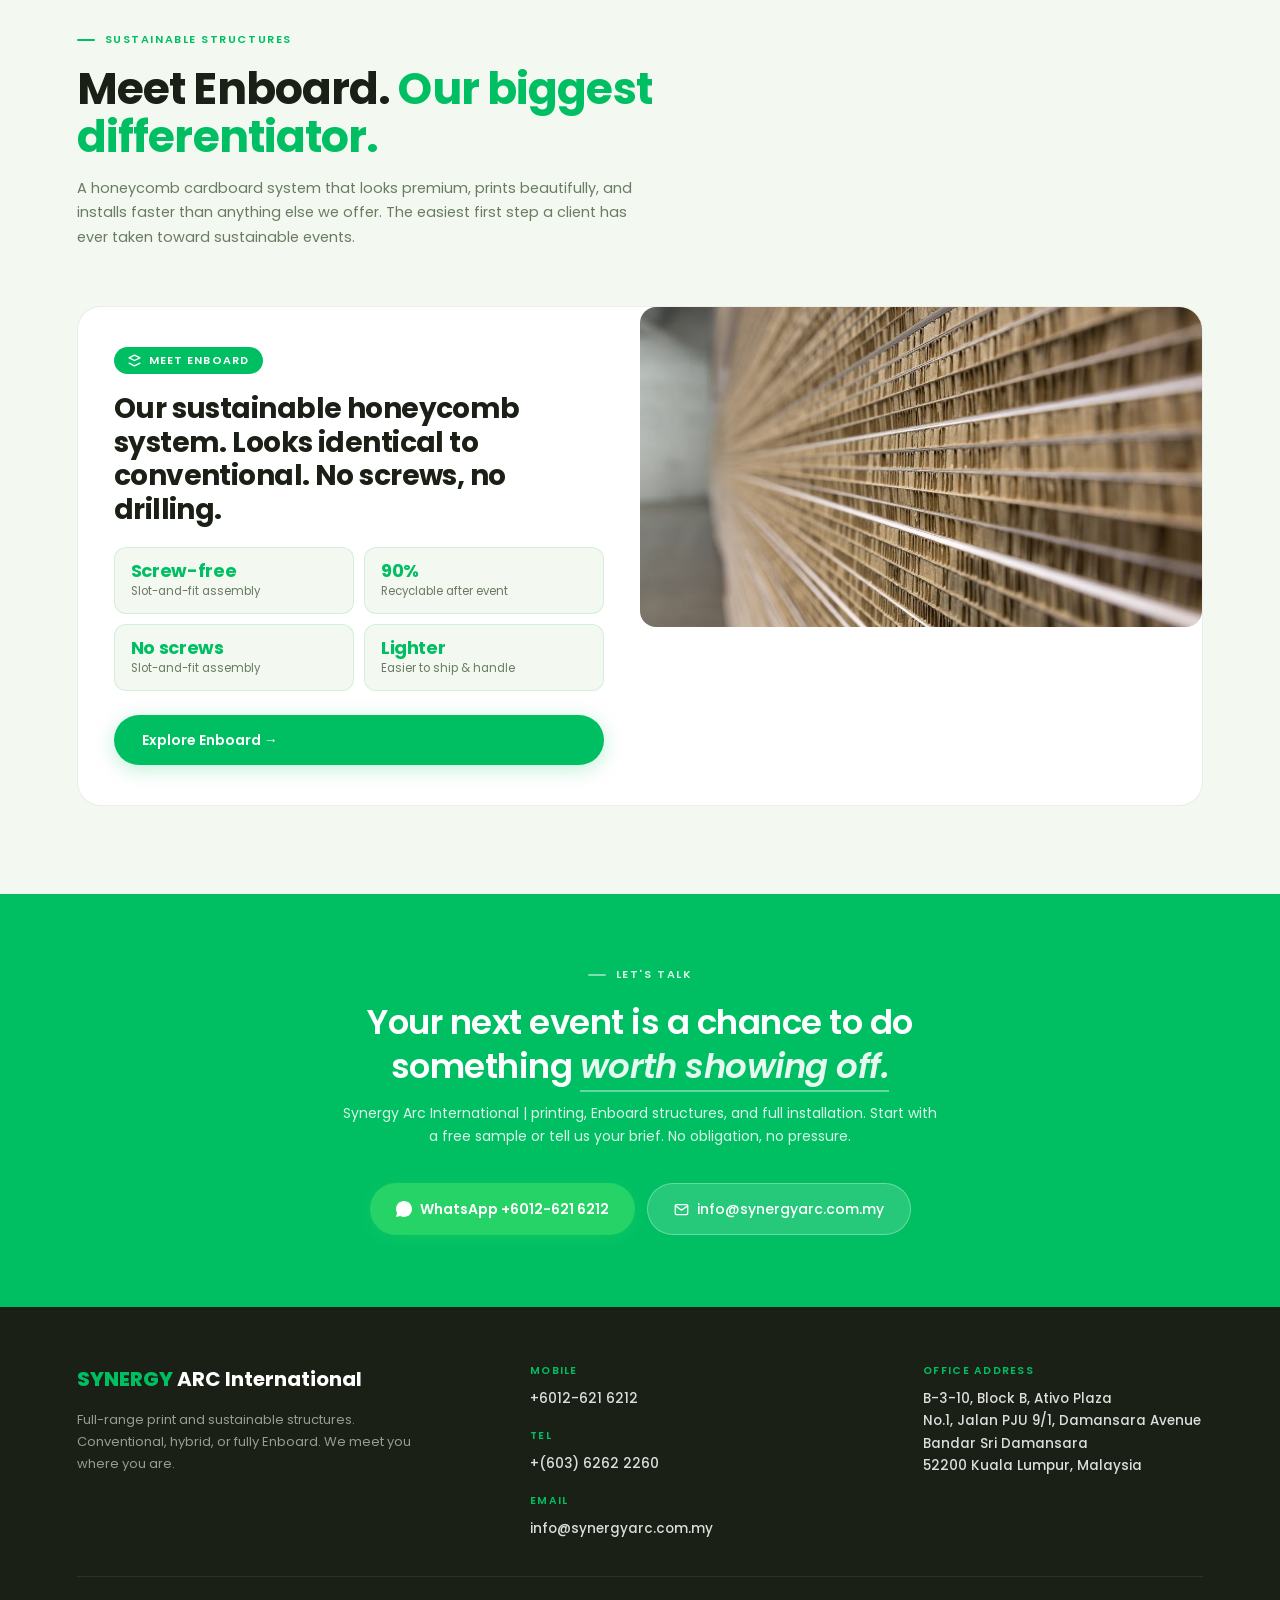
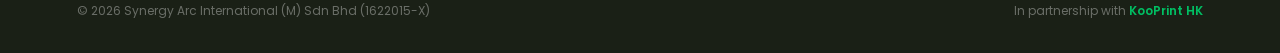
==== commit cd23fda8: "Major revision: remove unverified claims, fix copy across all pages - Remove all unverified stats (4" ====
--- a/index.html
+++ b/index.html
@@ -65,7 +65,7 @@
       <span class="tw-line tw-line-2" aria-hidden="true"><span class="tw-line-inner" id="tw-inner2">Looks premium.</span></span>
       <span class="tw-line tw-line-3" aria-hidden="true"><span class="tw-line-inner" id="tw-inner3">Leaves less behind.</span></span>
     </h1>
-    <p class="hero-sub-line">One team. Full print. Full build. Nationwide install.</p>
+    <p class="hero-sub-line">One team. Full print. Full build.</p>
     <p class="hero-desc">We handle everything from print to installation. Conventional or sustainable, or both. Whether you need a standard PVC roadshow or a fully recyclable Enboard booth, we deliver it on time, on brand, and without the coordination headache.</p><p class="hero-desc" style="margin-top:10px">Not ready to go fully sustainable? Start with one piece. We'll handle the rest.</p>
     <div class="hbtns">
       <a class="btn-p" href="https://wa.me/60126216212">
@@ -75,11 +75,10 @@
       <a class="btn-o" href="services.html">See What We Do →</a>
     </div>
     <div class="hstats">
-      <div class="hs"><div class="hs-n">48%</div><div class="hs-l">faster install vs carpentry</div></div>
+      <div class="hs"><div class="hs-n">Screw-free</div><div class="hs-l">slot-fit assembly</div></div>
       <div class="hs"><div class="hs-n">100+</div><div class="hs-l">events delivered</div></div>
       <div class="hs"><div class="hs-n">90%</div><div class="hs-l">recyclable after event</div></div>
     </div>
-    <p style="font-size:11px;color:var(--mt2);margin-top:8px;font-style:italic;max-width:520px">*Based on Synergy Arc project data and partner builds. Results vary by project scope.</p>
   </div>
   <div class="hero-ph">
     <img src="hero-image.jpg" alt="Seafood Loves Sake event installation built by Synergy Arc" style="width:100%;height:100%;object-fit:cover;border-radius:20px;display:block">
@@ -101,7 +100,7 @@
 <section class="sec" id="services">
   <div class="lbl">Full-Spectrum Print &amp; Build</div>
   <h2 class="sh">Every material. <em>Your choice.</em></h2>
-  <p class="sd">We offer the full range — from conventional PVC and foamboard to sustainable Enboard and RPET. You choose what fits your brief, budget, and sustainability goals.<span style="display:block;margin-top:8px;font-size:13px;color:var(--g);font-weight:600">Other vendors make you choose a side. We don't. Conventional, hybrid, or fully Enboard: we're the one team that covers it all.</span></p>
+  <p class="sd">We offer the full range — from conventional PVC and foamboard to sustainable Enboard and RPET. You choose what fits your brief, budget, and sustainability goals.</p>
   <div class="sv-g">
     <!-- Card 1 -->
     <div class="sv">
@@ -117,7 +116,6 @@
           <li>Stickers &amp; signage</li>
           <li>Lightboxes</li>
           </ul>
-        <a class="sv-upgrade-link" href="enboard.html">Eco alternative: ask us about RPET fabric print →</a>
       </div>
     </div>
     <!-- Card 2 -->
@@ -127,13 +125,12 @@
         <div class="sv-n">02</div>
         <div class="sv-badge sv-badge-eco">Sustainable</div>
         <div class="sv-name">Enboard Structures</div>
-        <p class="sv-d">Our honeycomb cardboard system. The easiest swap you can make without touching your brand's visual standards. Screw-free, 48% faster to install, 90% recyclable. Looks identical to a plywood build. Costs you less in labour and teardown.</p>
+        <p class="sv-d">Enboard is our structural honeycomb board. Screw-free, slot-fit assembly. Looks identical to a conventional plywood build, recycles after the event.</p>
         <div class="sv-includes">Includes</div>
         <ul class="sv-list">
           <li>Booths &amp; backdrops</li>
           <li>Entrance arches</li>
           <li>Counters &amp; furniture</li>
-          <li>Logo structures &amp; props</li>
         </ul>
       </div>
     </div>
@@ -150,7 +147,6 @@
           <li>Mall activations &amp; roadshows</li>
           <li>Product displays &amp; POSM</li>
           <li>Pop-up kiosks</li>
-          <li>Nationwide installation</li>
         </ul>
       </div>
     </div>
@@ -164,7 +160,7 @@
 <section class="sec" id="journey">
   <div class="lbl">Your Path, Your Pace</div>
   <h2 class="sh">Start with one piece. <em>Grow from there.</em></h2>
-  <p class="sd">You don't have to overhaul your entire event to make an impact. Most clients start with one sustainable swap — and build from there. Every stage moves your brand forward.</p>
+  <p class="sd">You don't have to overhaul your entire event to make an impact. Most clients start with one sustainable swap. Build from there. Every stage moves your brand forward.</p>
 
   <div class="journey-wrap">
     <div class="journey-stage">
@@ -174,7 +170,7 @@
       <p class="journey-stage-desc">Swap just your backdrop or entrance arch with Enboard. Keep everything else conventional. Zero risk — you'll see the quality firsthand before going further. Your stakeholders see the story. Your event looks identical.</p>
       <div class="journey-example">
         <strong>Real example</strong>
-        Cardboard backdrop + conventional PVC banners + standard foamboard signs. One event. One switch. A sustainability data report included.
+        Enboard backdrop + conventional PVC banners + standard foamboard signs. One event. One switch.
       </div>
       <div class="journey-mix-bar">
         <div class="mix-conv" style="flex:8"></div>
@@ -188,7 +184,7 @@
       <div class="journey-stage-num">02</div>
       <div class="journey-stage-tag journey-tag-2">Hybrid</div>
       <div class="journey-stage-title">Mix &amp; match materials</div>
-      <p class="journey-stage-desc">High-visibility pieces go Enboard — backdrops, arches, furniture. High-volume items like stickers and small banners stay conventional. Best of both worlds, full visual impact, and a stronger sustainability story.</p>
+      <p class="journey-stage-desc">High-visibility pieces go Enboard: backdrops, arches, furniture. High-volume items like stickers and small banners stay conventional. Best of both worlds, full visual impact, and a stronger sustainability story.</p>
       <div class="journey-example">
         <strong>Real example</strong>
         Enboard entrance arch + Enboard backdrop + RPET fabric banner + conventional foamboard signs. 50/50 split. Identical visual impact.
@@ -205,7 +201,7 @@
       <div class="journey-stage-num">03</div>
       <div class="journey-stage-tag journey-tag-3">Sustainable</div>
       <div class="journey-stage-title">Go full Enboard</div>
-      <p class="journey-stage-desc">Enboard and RPET across every material. 50% less CO&#8322;, 90% recyclable, and a sustainability report your brand can submit directly to ESG stakeholders. We provide the data.</p>
+      <p class="journey-stage-desc">Enboard and RPET across every material. 90% recyclable, screw-free, and fully dismantled for recycling after the event.</p>
       <div class="journey-example">
         <strong>Real example</strong>
         Spirit of Sumatra (Airside): 100% honeycomb cardboard across 5 zones, 9 interactive experiences. Internationally exhibited.
@@ -223,7 +219,7 @@
   <div class="hybrid-cta-strip">
     <div>
       <div class="hybrid-cta-text">Not sure where to start? <em>Start with one piece.</em></div>
-      <div class="hybrid-cta-sub">Tell us about your next event. We'll recommend the one material swap that gives you the strongest sustainability story, with the numbers to back it up.</div>
+      <div class="hybrid-cta-sub">Tell us about your next event. We'll recommend the one material swap that gives you the strongest sustainability story.</div>
     </div>
     <a class="btn-p" href="https://wa.me/60126216212" style="flex-shrink:0">
       <svg width="15" height="15" viewBox="0 0 24 24" fill="currentColor"><path d="M17.472 14.382c-.297-.149-1.758-.867-2.03-.967-.273-.099-.471-.148-.67.15-.197.297-.767.966-.94 1.164-.173.199-.347.223-.644.075-.297-.15-1.255-.463-2.39-1.475-.883-.788-1.48-1.761-1.653-2.059-.173-.297-.018-.458.13-.606.134-.133.298-.347.446-.52.149-.174.198-.298.298-.497.099-.198.05-.371-.025-.52-.075-.149-.669-1.612-.916-2.207-.242-.579-.487-.5-.669-.51a10.9 10.9 0 00-.57-.01c-.198 0-.52.074-.792.372-.272.297-1.04 1.016-1.04 2.479 0 1.462 1.065 2.875 1.213 3.074.149.198 2.096 3.2 5.077 4.487.709.306 1.262.489 1.694.625.712.227 1.36.195 1.871.118.571-.085 1.758-.719 2.006-1.413.248-.694.248-1.289.173-1.413-.074-.124-.272-.198-.57-.347z"/><path d="M12 0C5.373 0 0 5.373 0 12c0 2.127.556 4.122 1.526 5.855L0 24l6.335-1.652A11.954 11.954 0 0012 24c6.627 0 12-5.373 12-12S18.627 0 12 0zm0 22c-1.883 0-3.644-.494-5.17-1.355l-.37-.22-3.822.997 1.02-3.717-.242-.383A9.96 9.96 0 012 12c0-5.514 4.486-10 10-10s10 4.486 10 10-4.486 10-10 10z"/></svg>
@@ -243,22 +239,16 @@
         <svg width="13" height="13" viewBox="0 0 24 24" fill="none" stroke="currentColor" stroke-width="2.5" stroke-linecap="round" stroke-linejoin="round"><path d="M12 2L2 7l10 5 10-5-10-5z"/><path d="M2 17l10 5 10-5"/></svg>
         Meet Enboard
       </div>
-      <div class="en-teaser-h">Our sustainable honeycomb system. Looks identical to conventional, installed in half the time.</div>
+      <div class="en-teaser-h">Our sustainable honeycomb system. Looks identical to conventional. No screws, no drilling.</div>
       <div class="en-teaser-stats">
-        <div class="en-teaser-s"><div class="en-teaser-sn">48%</div><div class="en-teaser-sl">Faster install vs carpentry</div></div>
+        <div class="en-teaser-s"><div class="en-teaser-sn">Screw-free</div><div class="en-teaser-sl">Slot-and-fit assembly</div></div>
         <div class="en-teaser-s"><div class="en-teaser-sn">90%</div><div class="en-teaser-sl">Recyclable after event</div></div>
         <div class="en-teaser-s"><div class="en-teaser-sn">No screws</div><div class="en-teaser-sl">Slot-and-fit assembly</div></div>
         <div class="en-teaser-s"><div class="en-teaser-sn">Lighter</div><div class="en-teaser-sl">Easier to ship &amp; handle</div></div>
       </div>
       <a class="btn-p" href="enboard.html">Explore Enboard →</a>
     </div>
-    <div class="ph en-teaser-photo">
-      <div class="ph-lab">
-        <svg viewBox="0 0 24 24" stroke-linecap="round" stroke-linejoin="round"><rect x="3" y="3" width="18" height="18" rx="2"/><circle cx="8.5" cy="8.5" r="1.5"/><path d="M21 15l-5-5L5 21"/></svg>
-        Enboard · Product Photo
-        <small>Full booth or arch from a recent build</small>
-      </div>
-    </div>
+    <img src="enboard-product.jpg" alt="Enboard honeycomb material — close up of the board cross-section" style="width:100%;height:320px;object-fit:cover;border-radius:16px;display:block">
   </div>
 </section>
 
@@ -267,7 +257,7 @@
   <div class="cta-inn">
     <div class="lbl lbl-w" style="justify-content:center">Let's Talk</div>
     <div class="cta-q">Your next event is a chance to do something <em style="font-style:italic;color:rgba(255,255,255,.9);border-bottom:2px solid rgba(255,255,255,.4)">worth showing off.</em></div>
-    <div class="cta-a">Synergy Arc International | Printing, Enboard structures, and full installation across Malaysia. Start with a free sample or tell us your brief. No obligation, no pressure.</div>
+    <div class="cta-a">Synergy Arc International | printing, Enboard structures, and full installation. Start with a free sample or tell us your brief. No obligation, no pressure.</div>
     <div class="cta-btns">
       <a class="btn-wa" href="https://wa.me/60126216212">
         <svg width="16" height="16" viewBox="0 0 24 24" fill="currentColor"><path d="M12 0C5.373 0 0 5.373 0 12c0 2.127.556 4.122 1.526 5.855L0 24l6.335-1.652A11.954 11.954 0 0012 24c6.627 0 12-5.373 12-12S18.627 0 12 0z"/></svg>
@@ -360,3 +350,5 @@
 </script>
 </body>
 </html>
+
+
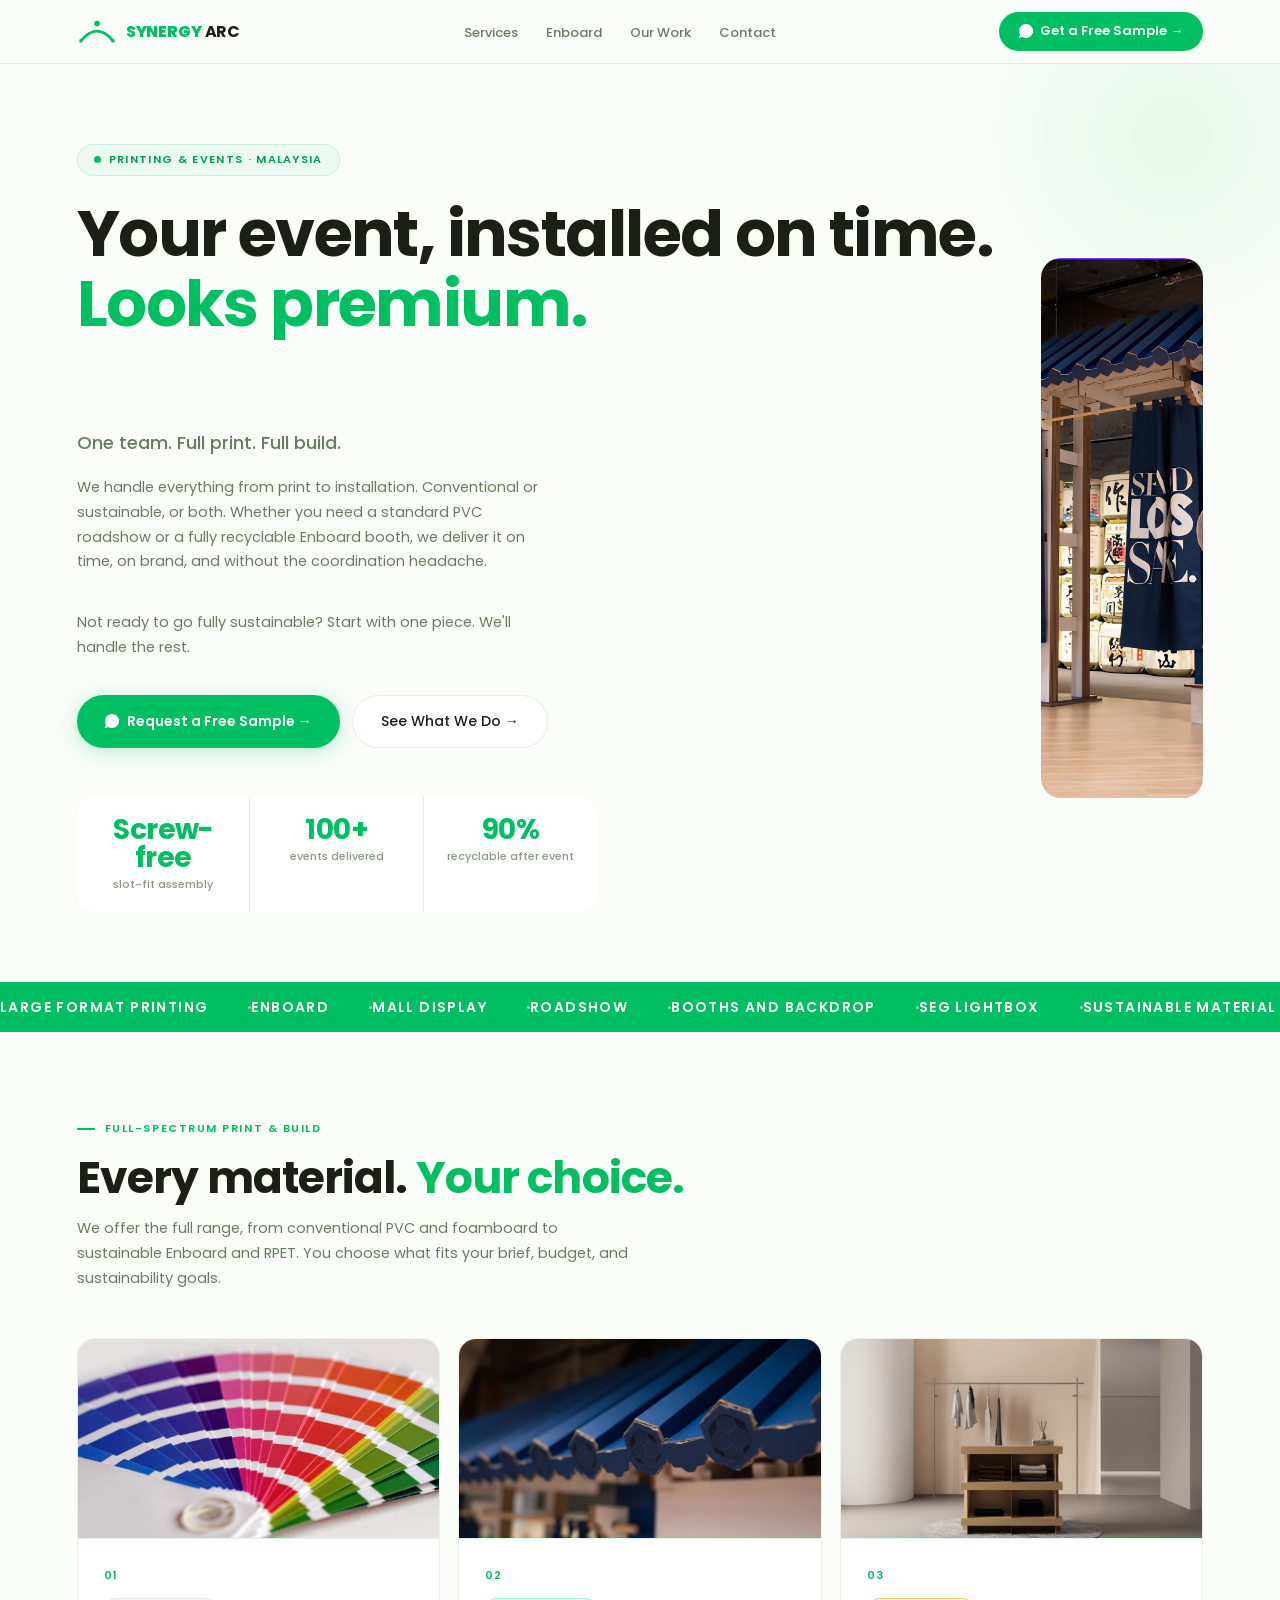
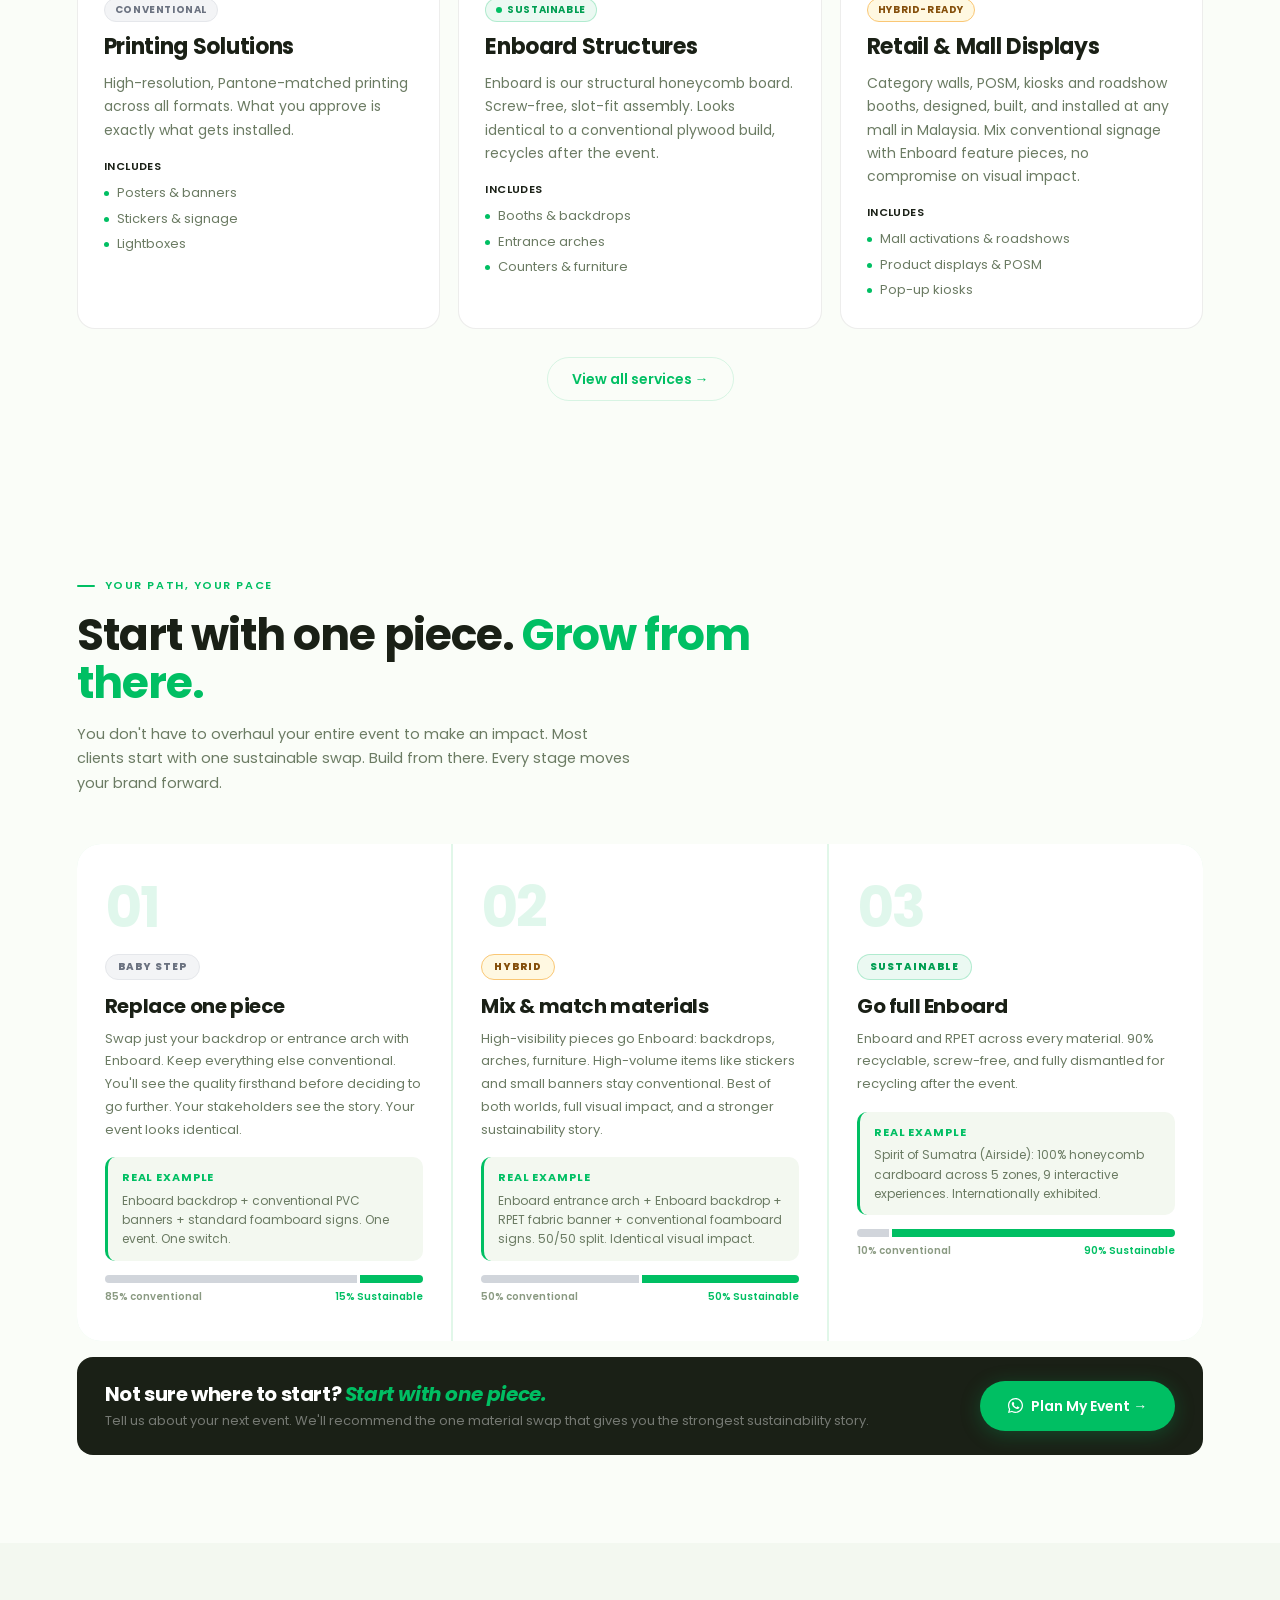
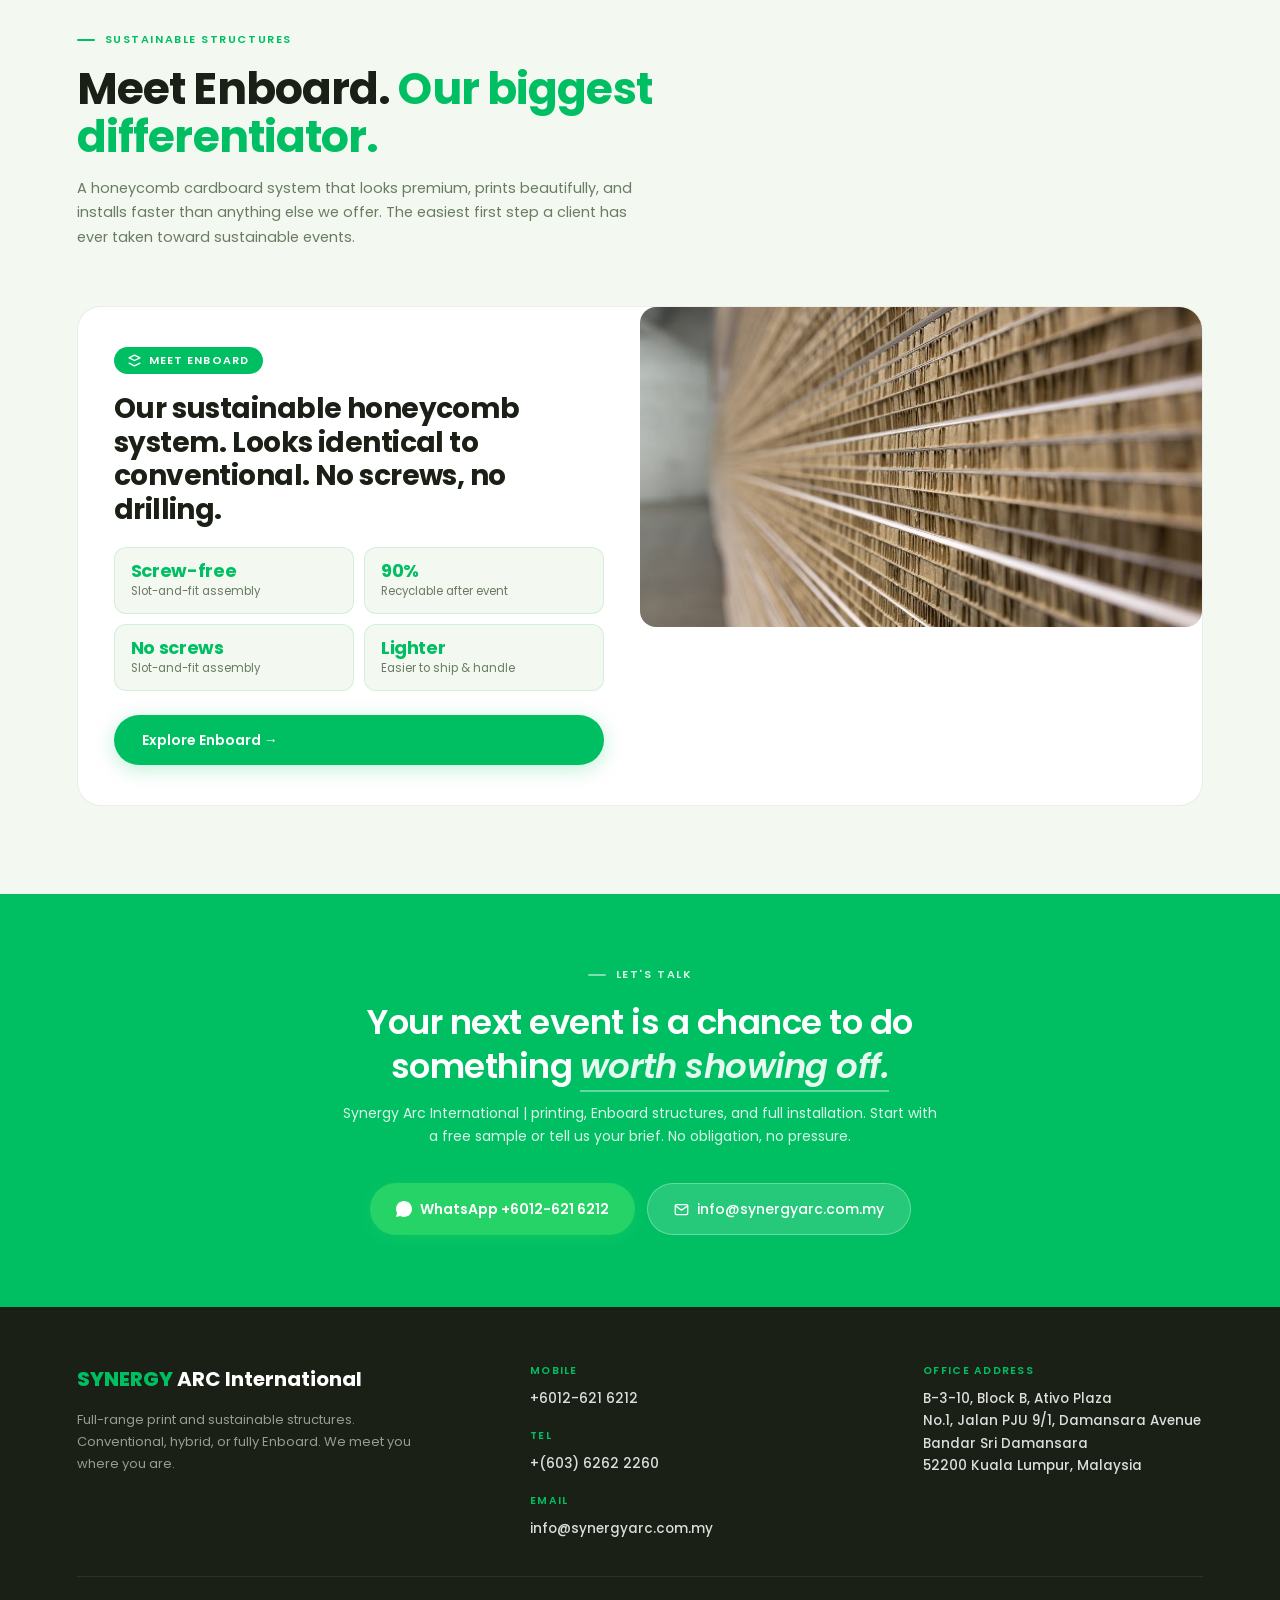
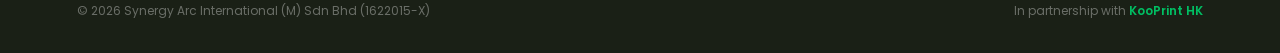
==== commit cc11f63e: "Remove all em dashes, zero-risk claim, nationwide, align contact CTAs - Remove 'Zero risk' unverifie" ====
--- a/index.html
+++ b/index.html
@@ -100,11 +100,11 @@
 <section class="sec" id="services">
   <div class="lbl">Full-Spectrum Print &amp; Build</div>
   <h2 class="sh">Every material. <em>Your choice.</em></h2>
-  <p class="sd">We offer the full range — from conventional PVC and foamboard to sustainable Enboard and RPET. You choose what fits your brief, budget, and sustainability goals.</p>
+  <p class="sd">We offer the full range, from conventional PVC and foamboard to sustainable Enboard and RPET. You choose what fits your brief, budget, and sustainability goals.</p>
   <div class="sv-g">
     <!-- Card 1 -->
     <div class="sv">
-      <img src="svc-printing.jpg" alt="Printing solutions — color-matched print by Synergy Arc" style="width:100%;height:200px;object-fit:cover;display:block;border-bottom:1px solid var(--bd)">
+      <img src="svc-printing.jpg" alt="Printing solutions by Synergy Arc" style="width:100%;height:200px;object-fit:cover;display:block;border-bottom:1px solid var(--bd)">
       <div class="sv-body">
         <div class="sv-n">01</div>
         <div class="sv-badge sv-badge-conv">Conventional</div>
@@ -167,7 +167,7 @@
       <div class="journey-stage-num">01</div>
       <div class="journey-stage-tag journey-tag-1">Baby Step</div>
       <div class="journey-stage-title">Replace one piece</div>
-      <p class="journey-stage-desc">Swap just your backdrop or entrance arch with Enboard. Keep everything else conventional. Zero risk — you'll see the quality firsthand before going further. Your stakeholders see the story. Your event looks identical.</p>
+      <p class="journey-stage-desc">Swap just your backdrop or entrance arch with Enboard. Keep everything else conventional. You'll see the quality firsthand before deciding to go further. Your stakeholders see the story. Your event looks identical.</p>
       <div class="journey-example">
         <strong>Real example</strong>
         Enboard backdrop + conventional PVC banners + standard foamboard signs. One event. One switch.
@@ -248,7 +248,7 @@
       </div>
       <a class="btn-p" href="enboard.html">Explore Enboard →</a>
     </div>
-    <img src="enboard-product.jpg" alt="Enboard honeycomb material — close up of the board cross-section" style="width:100%;height:320px;object-fit:cover;border-radius:16px;display:block">
+    <img src="enboard-product.jpg" alt="Enboard honeycomb material closeup" style="width:100%;height:320px;object-fit:cover;border-radius:16px;display:block">
   </div>
 </section>
 
@@ -352,3 +352,4 @@
 </html>
 
 
+
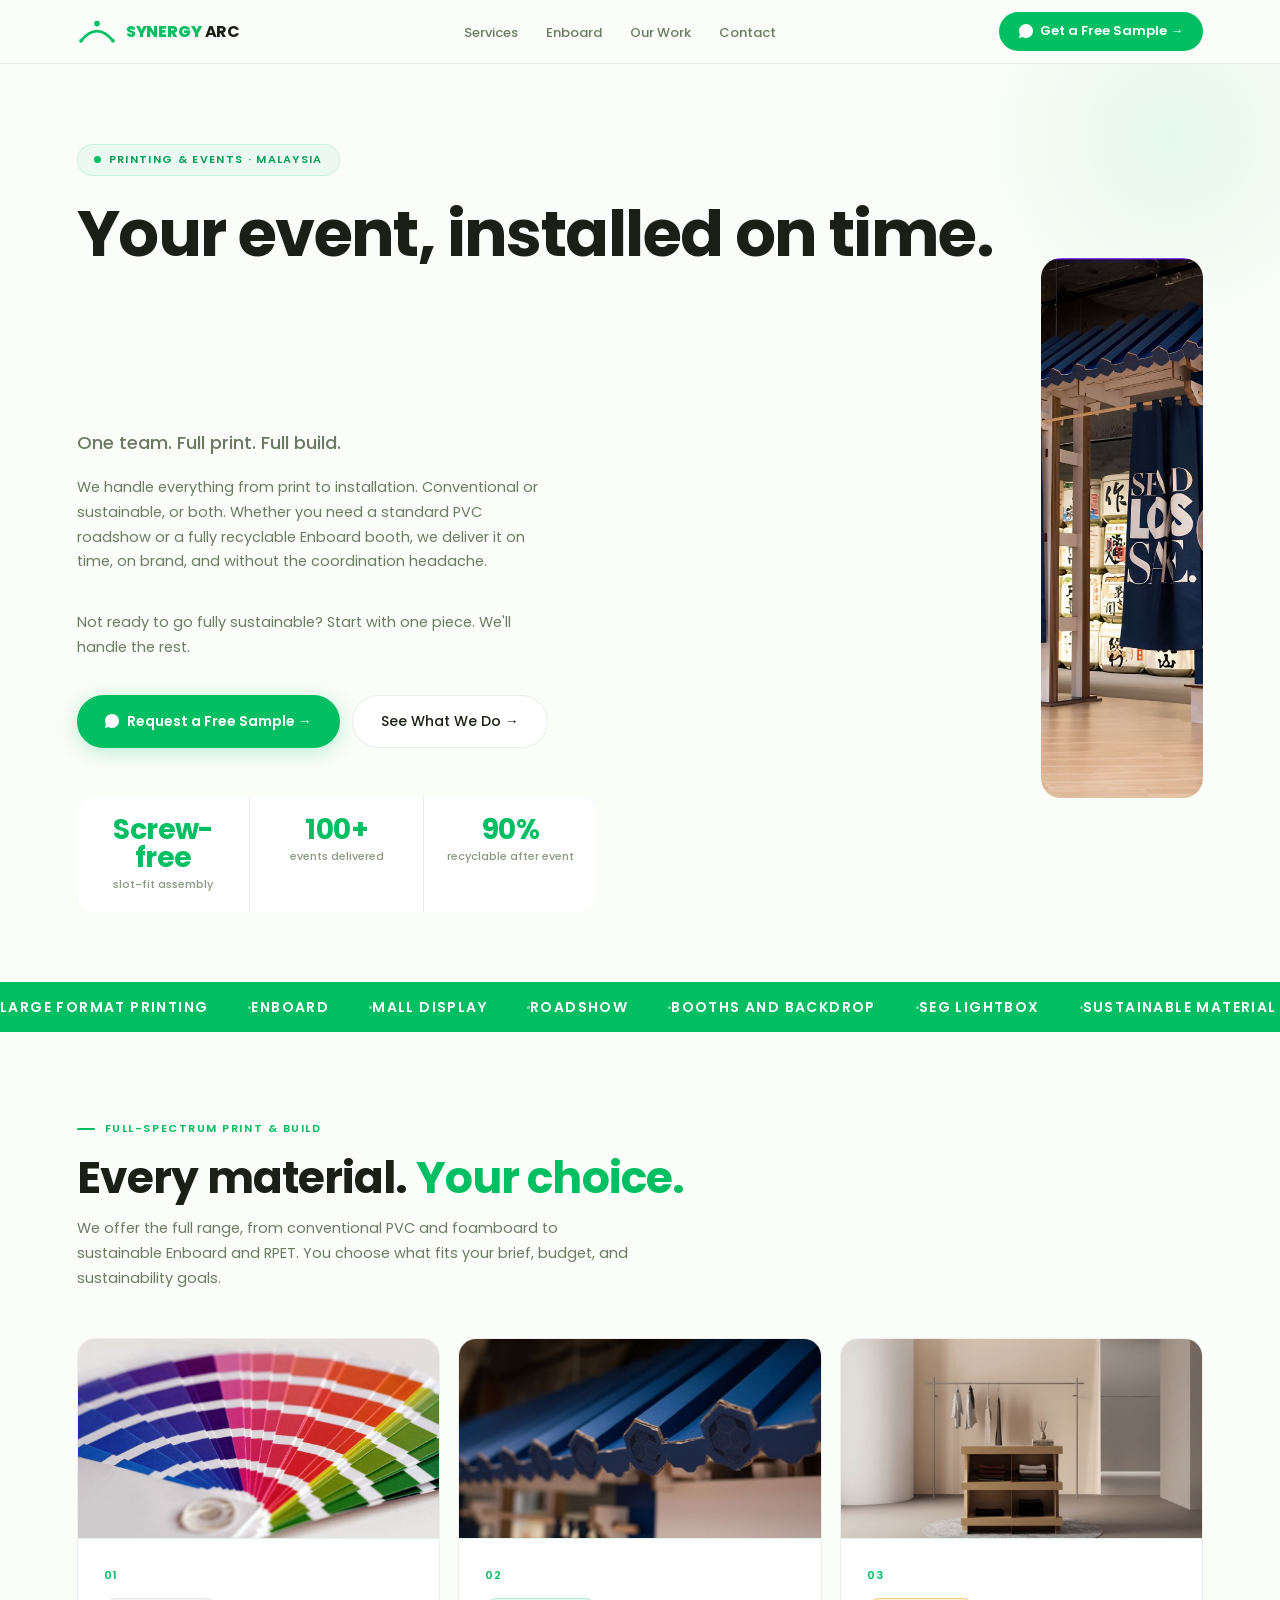
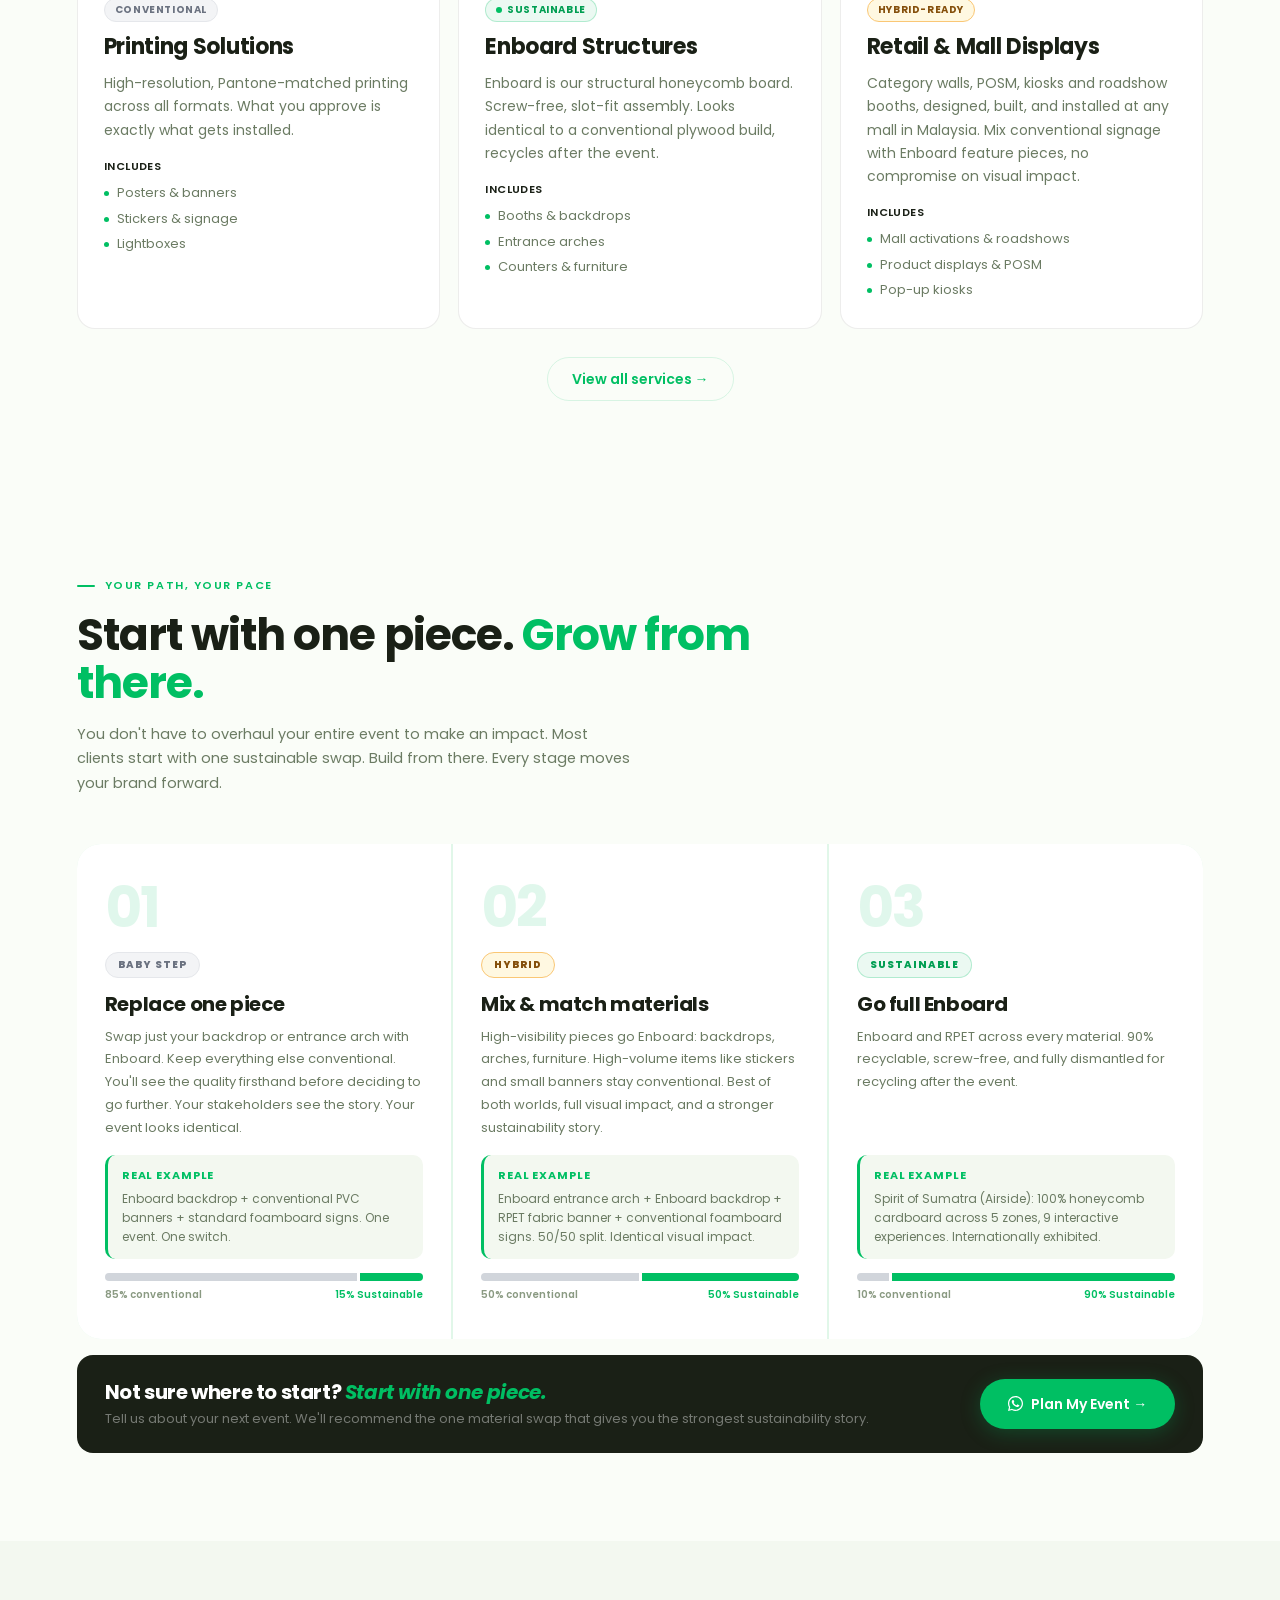
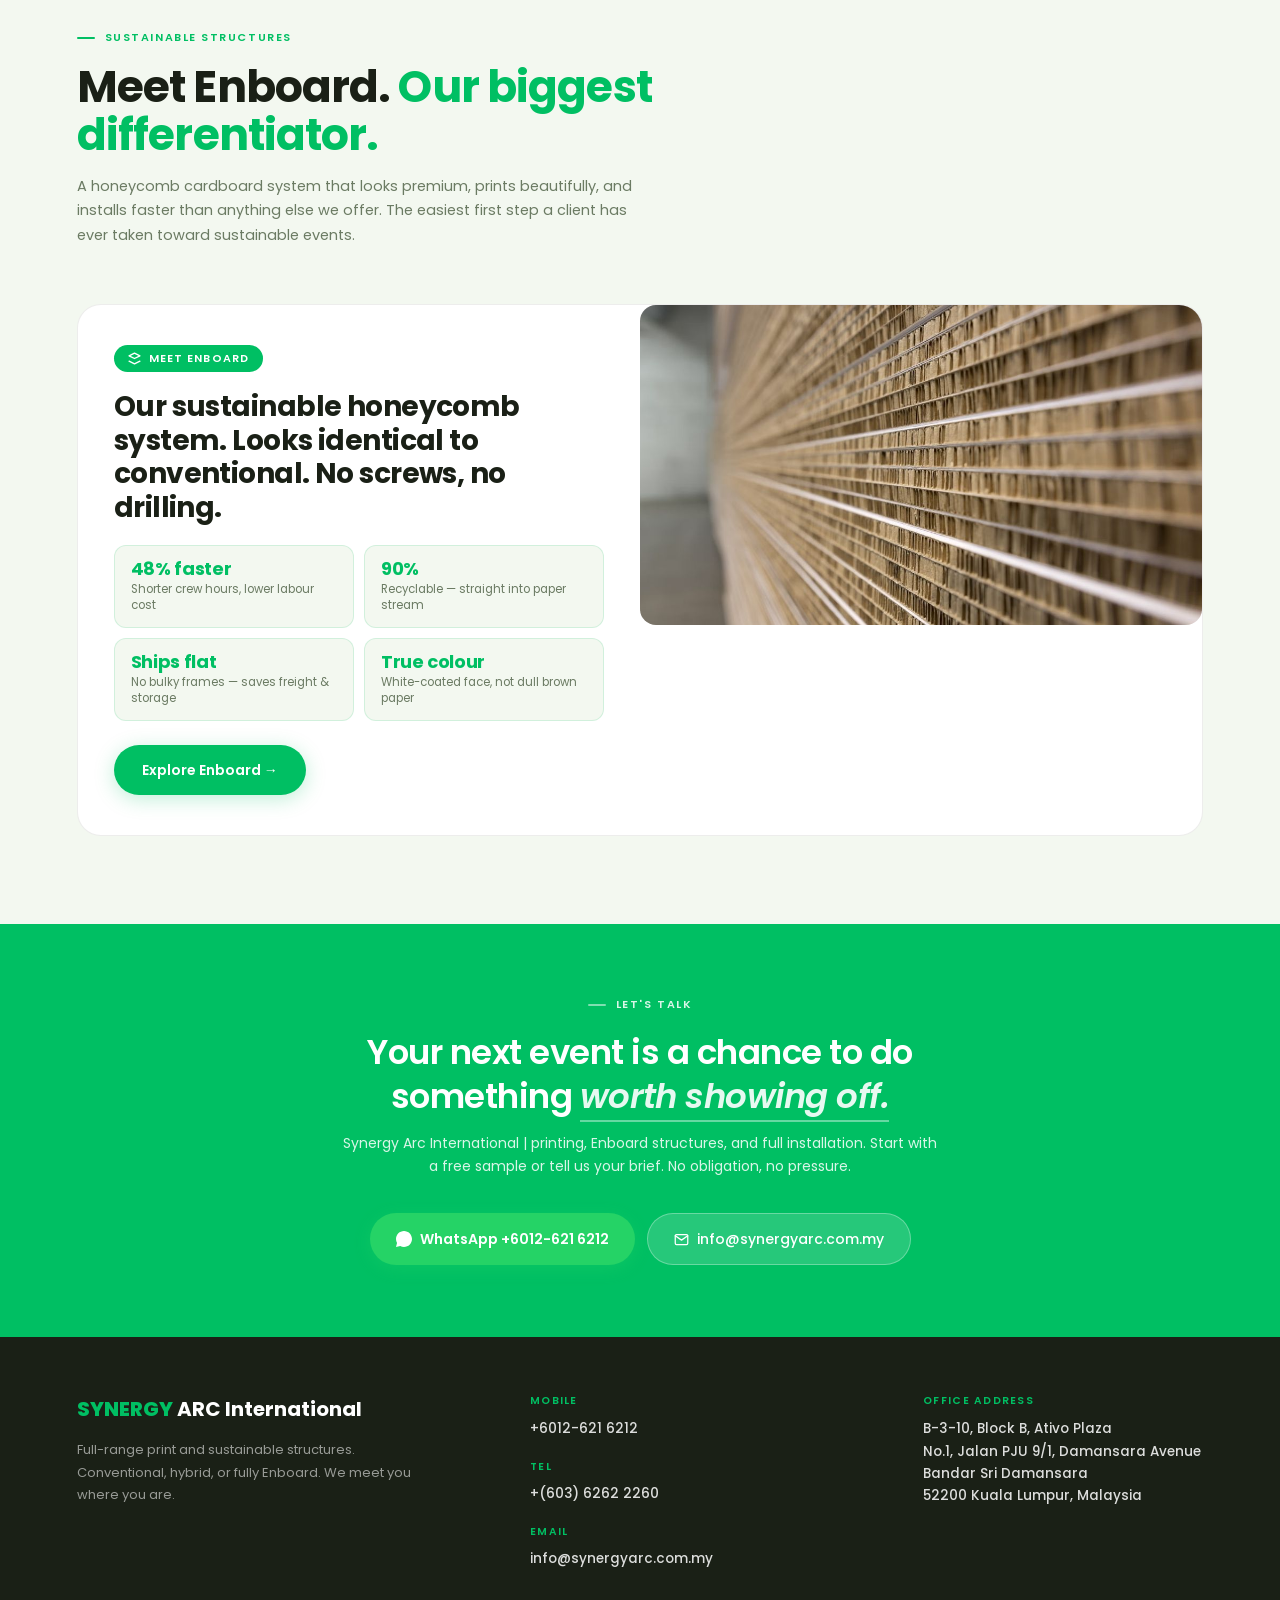
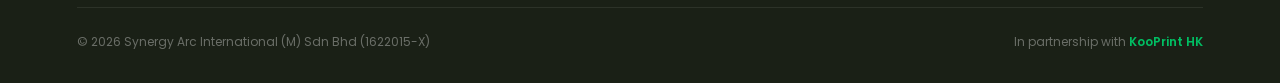
==== commit be8c8319: "homepage: fix Enboard USPs — 4 distinct pain points, fix full-width CTA button" ====
--- a/index.html
+++ b/index.html
@@ -241,12 +241,12 @@
       </div>
       <div class="en-teaser-h">Our sustainable honeycomb system. Looks identical to conventional. No screws, no drilling.</div>
       <div class="en-teaser-stats">
-        <div class="en-teaser-s"><div class="en-teaser-sn">Screw-free</div><div class="en-teaser-sl">Slot-and-fit assembly</div></div>
-        <div class="en-teaser-s"><div class="en-teaser-sn">90%</div><div class="en-teaser-sl">Recyclable after event</div></div>
-        <div class="en-teaser-s"><div class="en-teaser-sn">No screws</div><div class="en-teaser-sl">Slot-and-fit assembly</div></div>
-        <div class="en-teaser-s"><div class="en-teaser-sn">Lighter</div><div class="en-teaser-sl">Easier to ship &amp; handle</div></div>
-      </div>
-      <a class="btn-p" href="enboard.html">Explore Enboard →</a>
+        <div class="en-teaser-s"><div class="en-teaser-sn">48% faster</div><div class="en-teaser-sl">Shorter crew hours, lower labour cost</div></div>
+        <div class="en-teaser-s"><div class="en-teaser-sn">90%</div><div class="en-teaser-sl">Recyclable — straight into paper stream</div></div>
+        <div class="en-teaser-s"><div class="en-teaser-sn">Ships flat</div><div class="en-teaser-sl">No bulky frames — saves freight &amp; storage</div></div>
+        <div class="en-teaser-s"><div class="en-teaser-sn">True colour</div><div class="en-teaser-sl">White-coated face, not dull brown paper</div></div>
+      </div>
+      <a class="btn-p" href="enboard.html" style="align-self:flex-start">Explore Enboard →</a>
     </div>
     <img src="enboard-product.jpg" alt="Enboard honeycomb material closeup" style="width:100%;height:320px;object-fit:cover;border-radius:16px;display:block">
   </div>
--- a/style.css
+++ b/style.css
@@ -253,15 +253,15 @@
 
 /* ── JOURNEY SECTION ── */
 .journey-wrap{display:grid;grid-template-columns:repeat(3,minmax(0,1fr));gap:2px;background:rgba(0,191,99,.1);border-radius:24px;overflow:hidden}
-.journey-stage{background:var(--wh);padding:36px 28px;transition:background .25s}
+.journey-stage{background:var(--wh);padding:36px 28px;transition:background .25s;display:flex;flex-direction:column}
 .journey-stage:hover{background:var(--gl)}
 .journey-stage-num{font-family:var(--fh);font-size:56px;font-weight:700;line-height:1;color:rgba(0,191,99,.12);margin-bottom:16px;letter-spacing:-.04em}
-.journey-stage-tag{display:inline-block;font-size:10px;font-weight:800;letter-spacing:.1em;text-transform:uppercase;padding:4px 12px;border-radius:100px;margin-bottom:14px}
+.journey-stage-tag{display:inline-block;align-self:flex-start;font-size:10px;font-weight:800;letter-spacing:.1em;text-transform:uppercase;padding:4px 12px;border-radius:100px;margin-bottom:14px}
 .journey-tag-1{background:#F3F4F6;color:#6B7280;border:1px solid #E5E7EB}
 .journey-tag-2{background:#FFF8E1;color:#854F0B;border:1px solid #FAC775}
 .journey-tag-3{background:var(--gl);color:var(--gd);border:1px solid rgba(0,191,99,.25)}
 .journey-stage-title{font-family:var(--fh);font-size:20px;font-weight:700;color:var(--ink);letter-spacing:-.02em;margin-bottom:10px;line-height:1.2}
-.journey-stage-desc{font-size:13px;color:var(--mt);line-height:1.75;margin-bottom:16px}
+.journey-stage-desc{font-size:13px;color:var(--mt);line-height:1.75;margin-bottom:16px;flex:1}
 .journey-example{background:var(--s1);border-radius:10px;padding:12px 14px;font-size:12px;color:var(--mt);line-height:1.6;border-left:3px solid var(--g)}
 .journey-example strong{display:block;font-size:11px;font-weight:700;text-transform:uppercase;letter-spacing:.08em;color:var(--g);margin-bottom:4px}
 .journey-mix-bar{display:flex;gap:3px;margin-top:14px;border-radius:6px;overflow:hidden;height:8px}
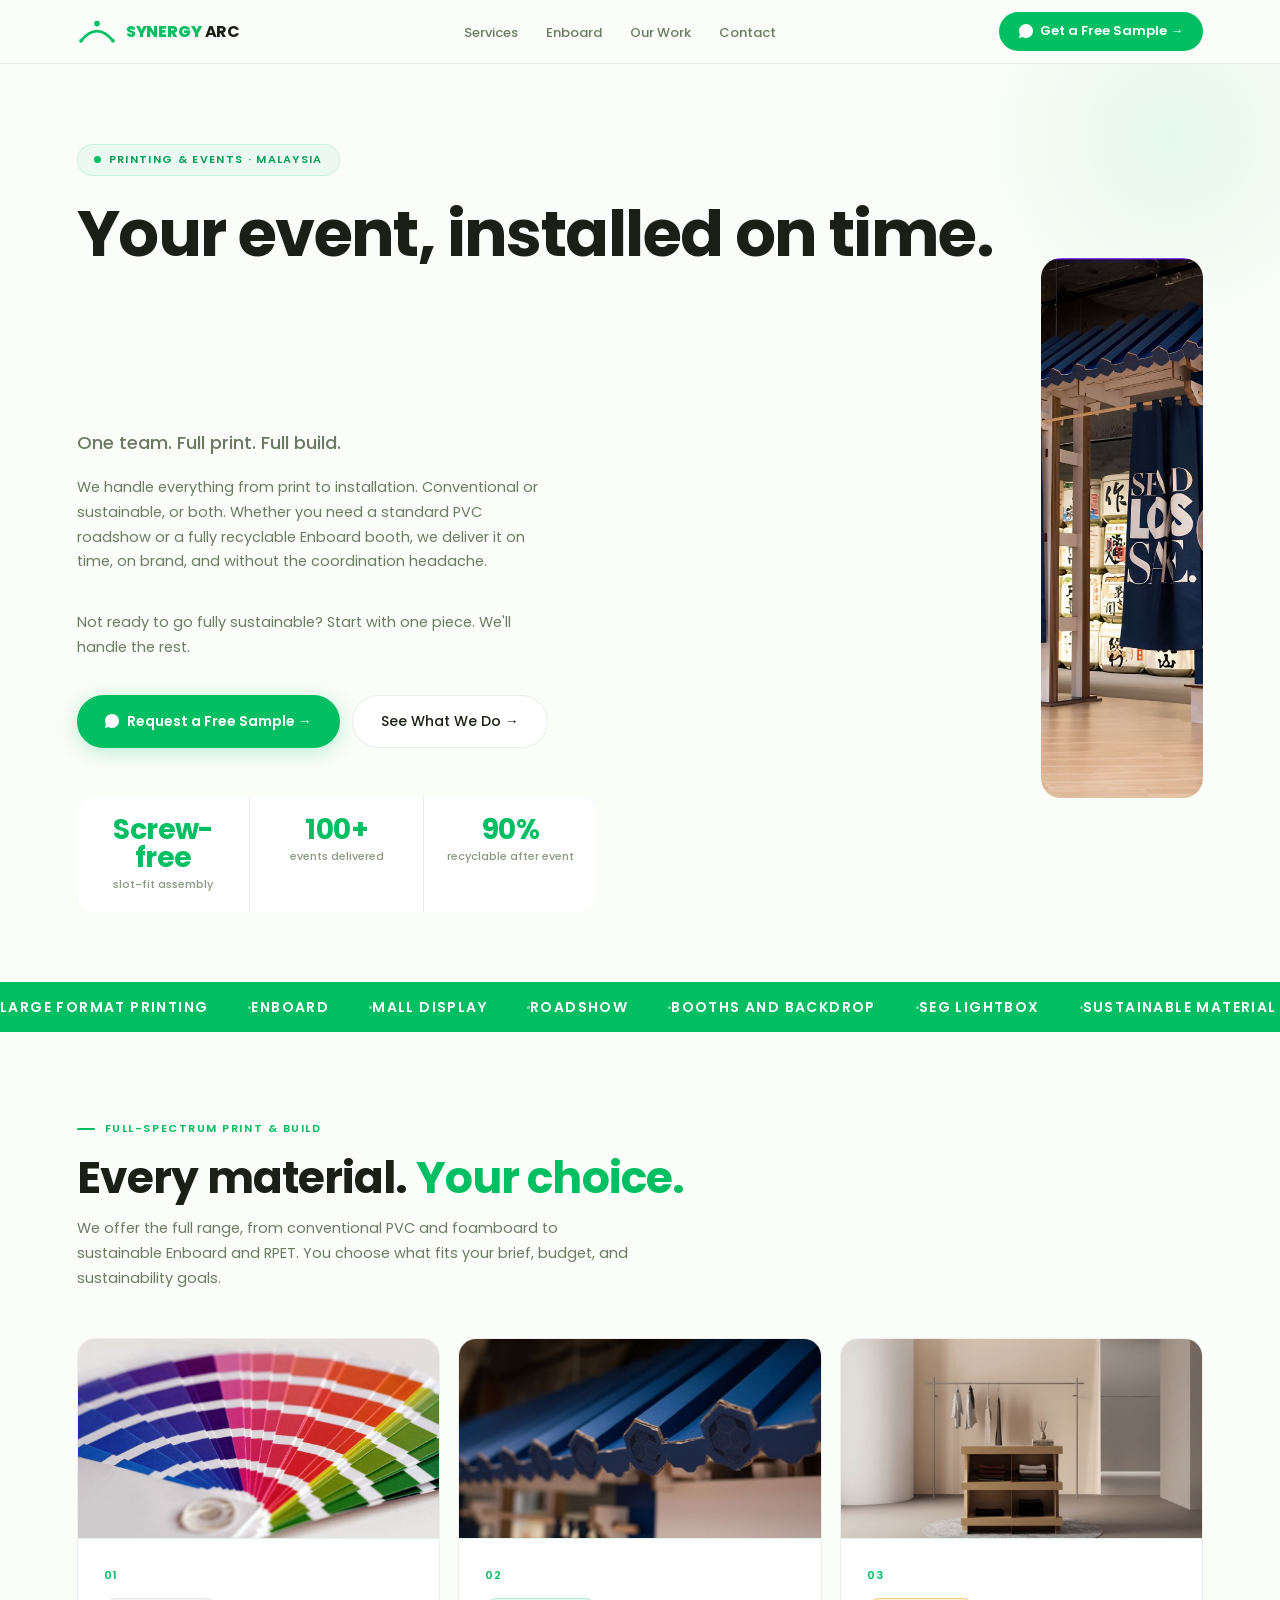
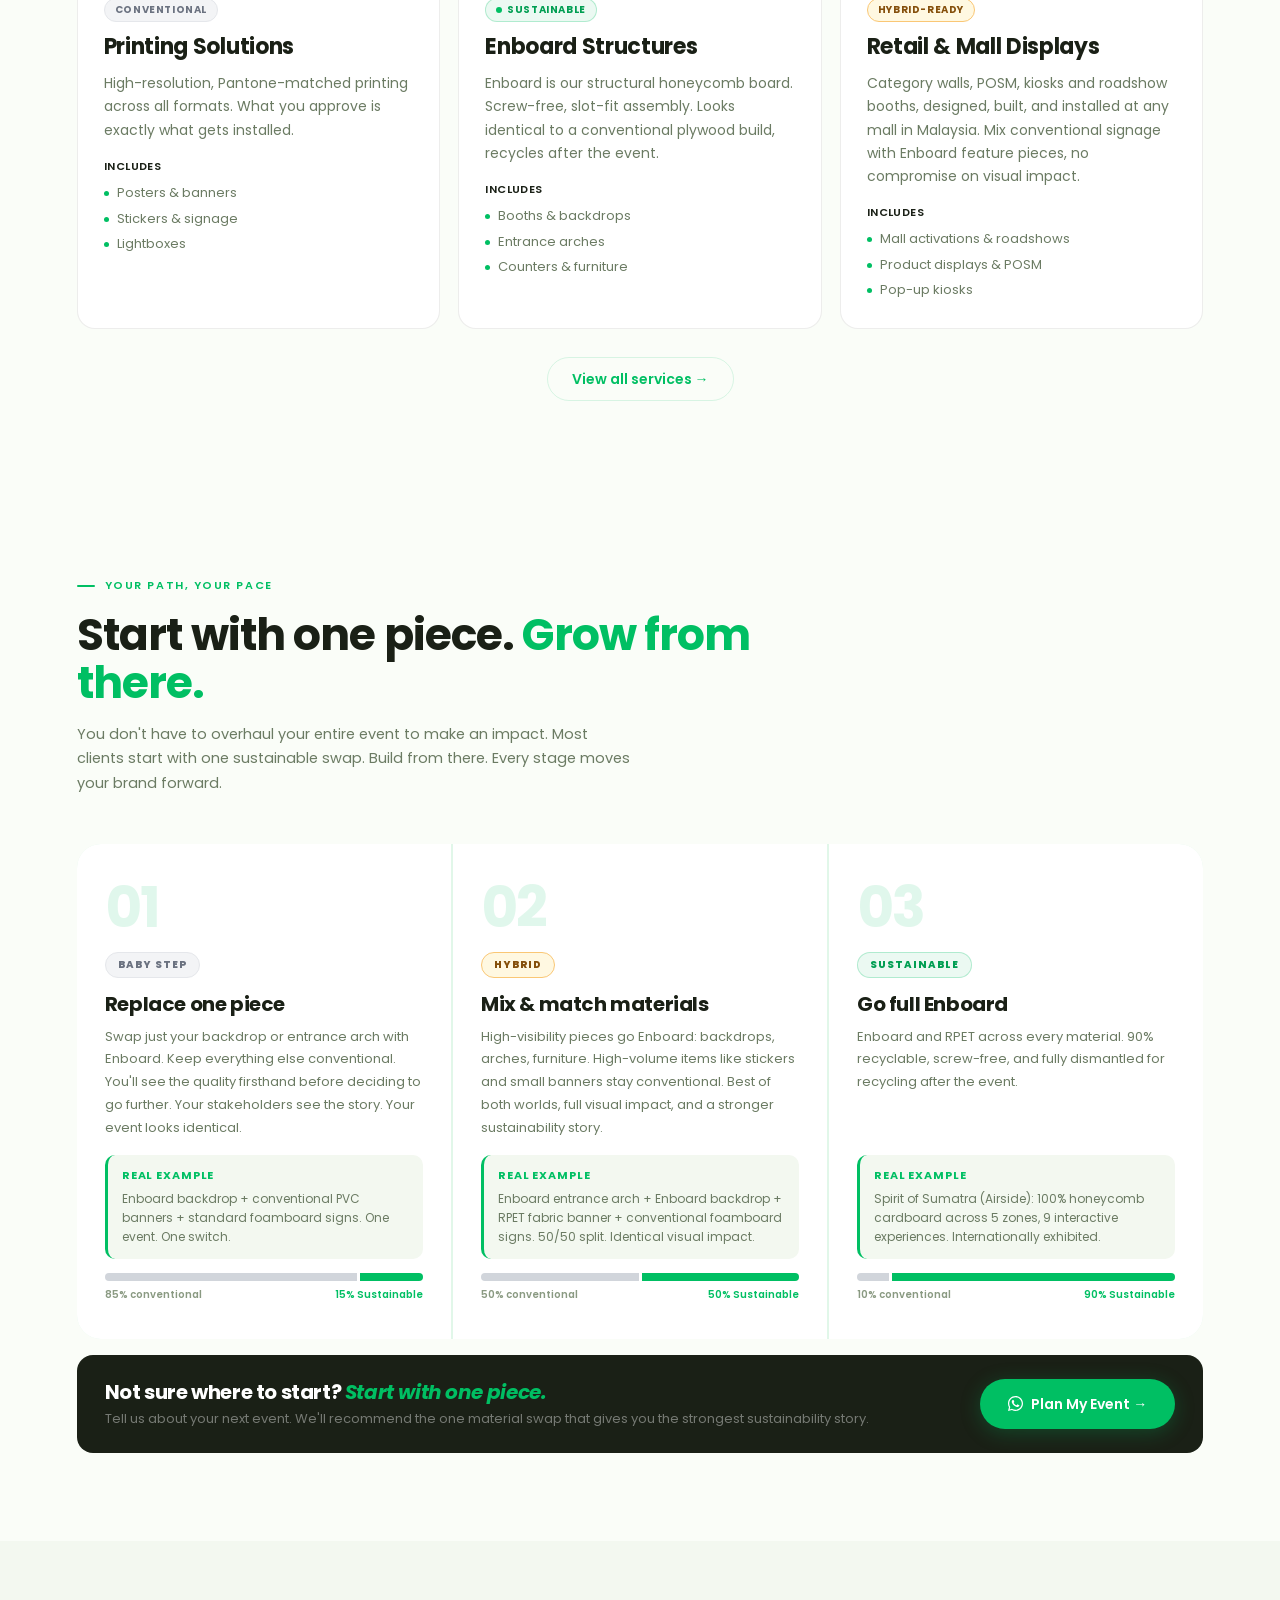
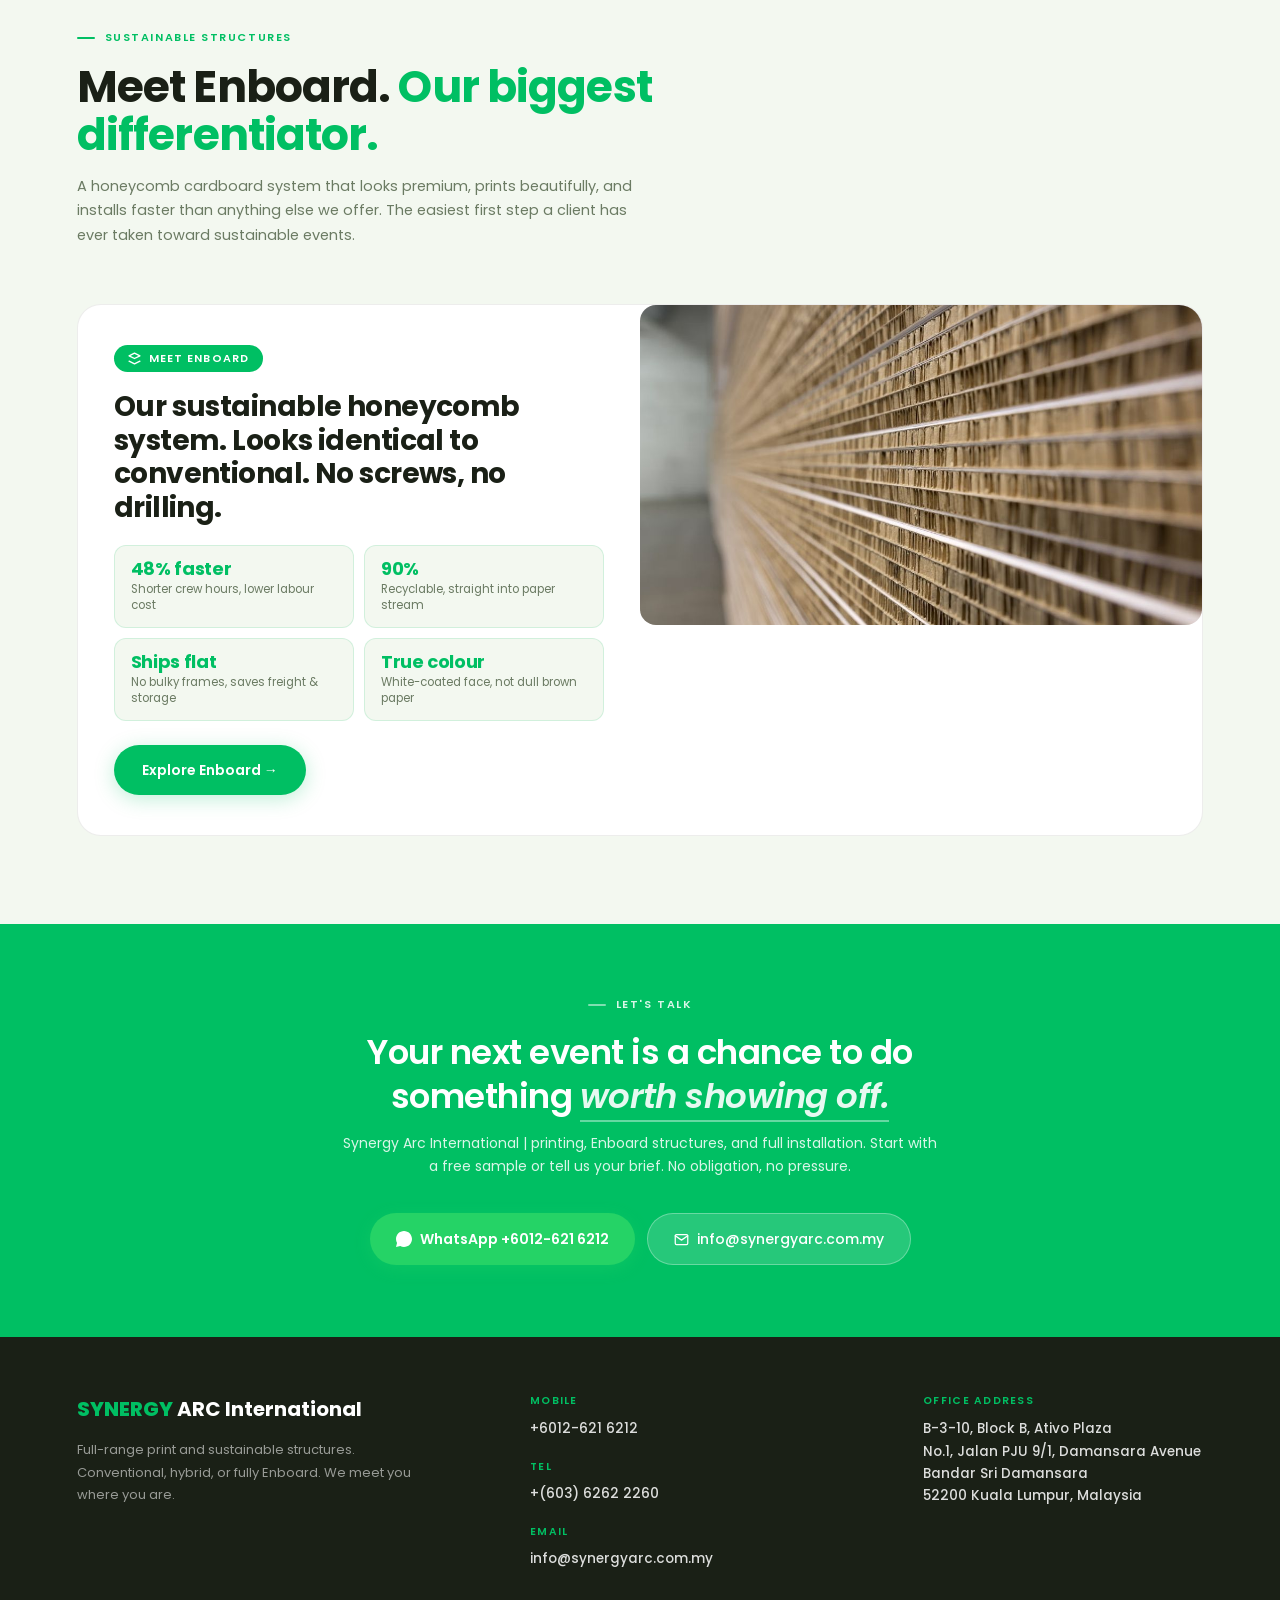
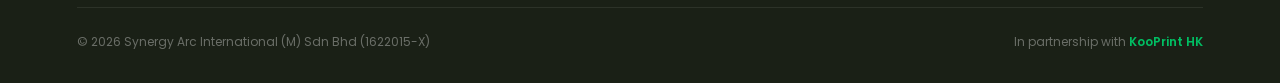
==== commit 17d1cba7: "fix: remove em dashes from Enboard USP subtitles" ====
--- a/index.html
+++ b/index.html
@@ -242,8 +242,8 @@
       <div class="en-teaser-h">Our sustainable honeycomb system. Looks identical to conventional. No screws, no drilling.</div>
       <div class="en-teaser-stats">
         <div class="en-teaser-s"><div class="en-teaser-sn">48% faster</div><div class="en-teaser-sl">Shorter crew hours, lower labour cost</div></div>
-        <div class="en-teaser-s"><div class="en-teaser-sn">90%</div><div class="en-teaser-sl">Recyclable — straight into paper stream</div></div>
-        <div class="en-teaser-s"><div class="en-teaser-sn">Ships flat</div><div class="en-teaser-sl">No bulky frames — saves freight &amp; storage</div></div>
+        <div class="en-teaser-s"><div class="en-teaser-sn">90%</div><div class="en-teaser-sl">Recyclable, straight into paper stream</div></div>
+        <div class="en-teaser-s"><div class="en-teaser-sn">Ships flat</div><div class="en-teaser-sl">No bulky frames, saves freight &amp; storage</div></div>
         <div class="en-teaser-s"><div class="en-teaser-sn">True colour</div><div class="en-teaser-sl">White-coated face, not dull brown paper</div></div>
       </div>
       <a class="btn-p" href="enboard.html" style="align-self:flex-start">Explore Enboard →</a>
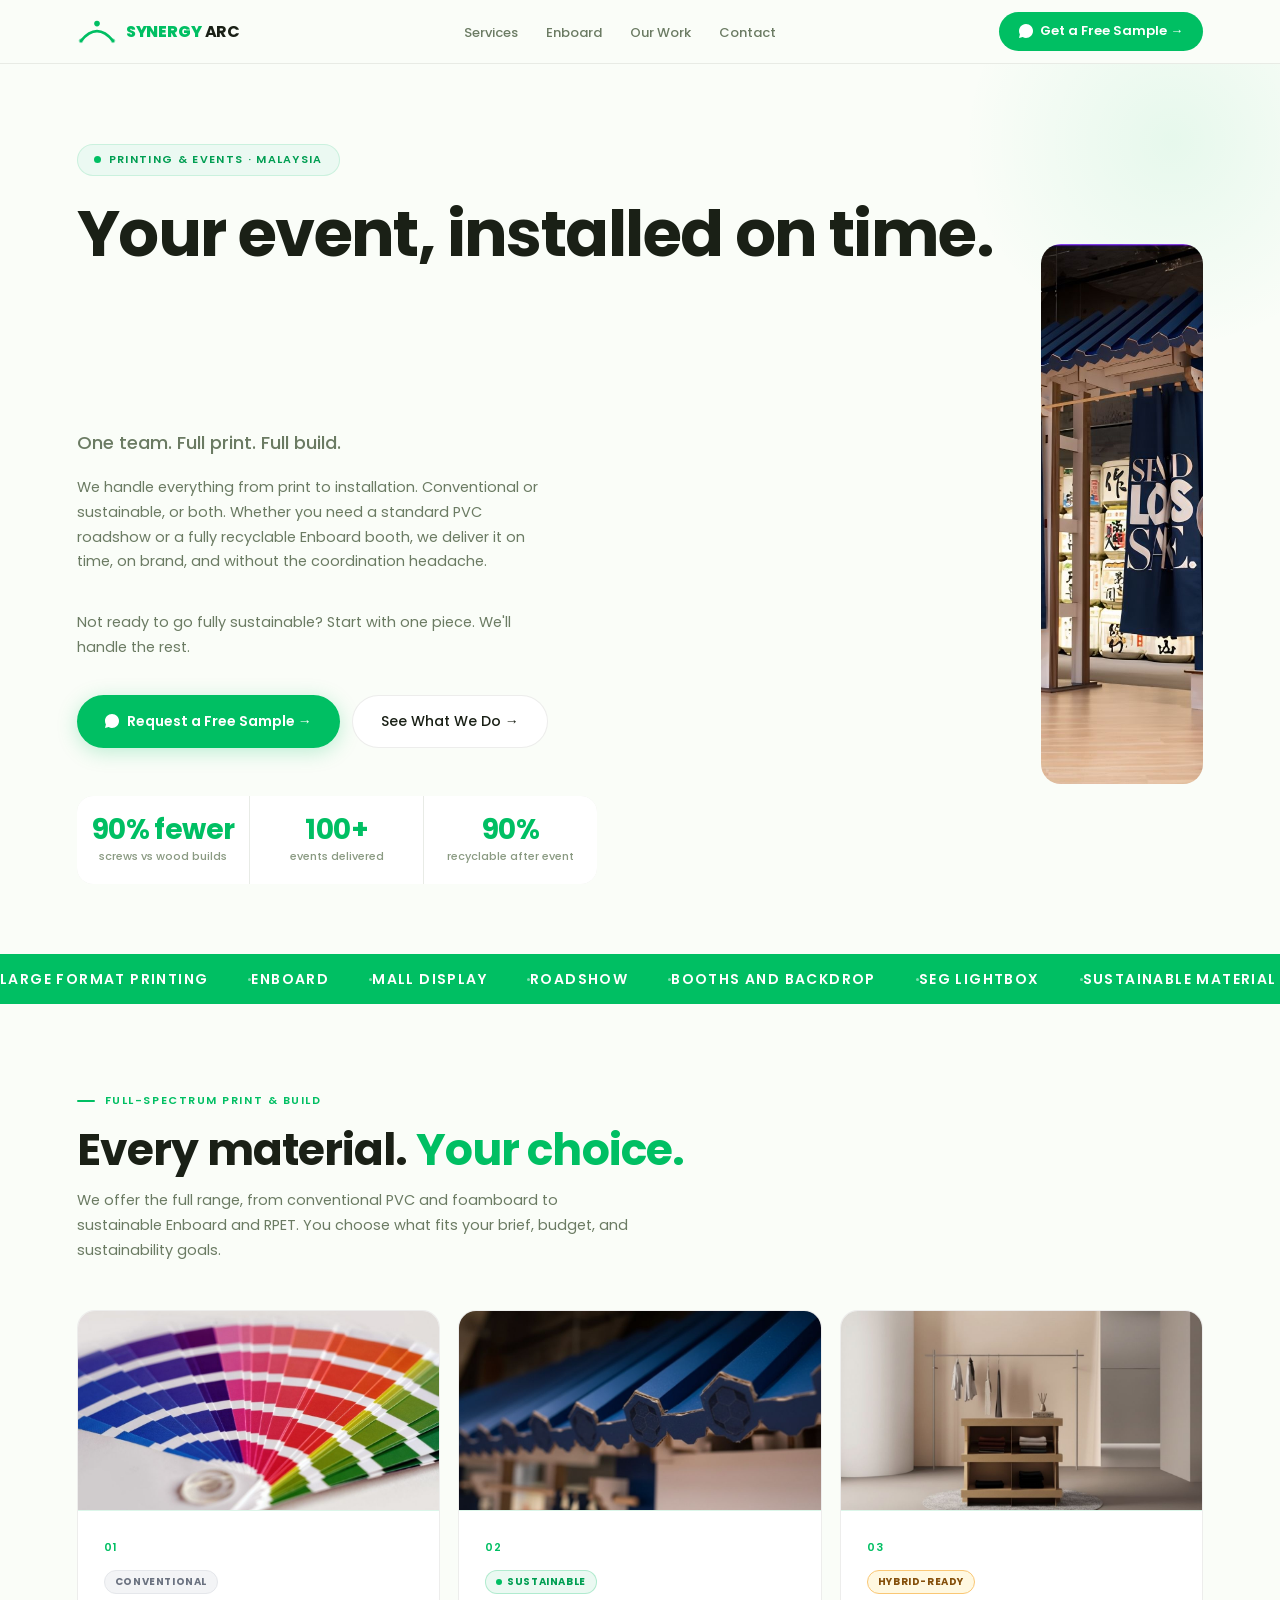
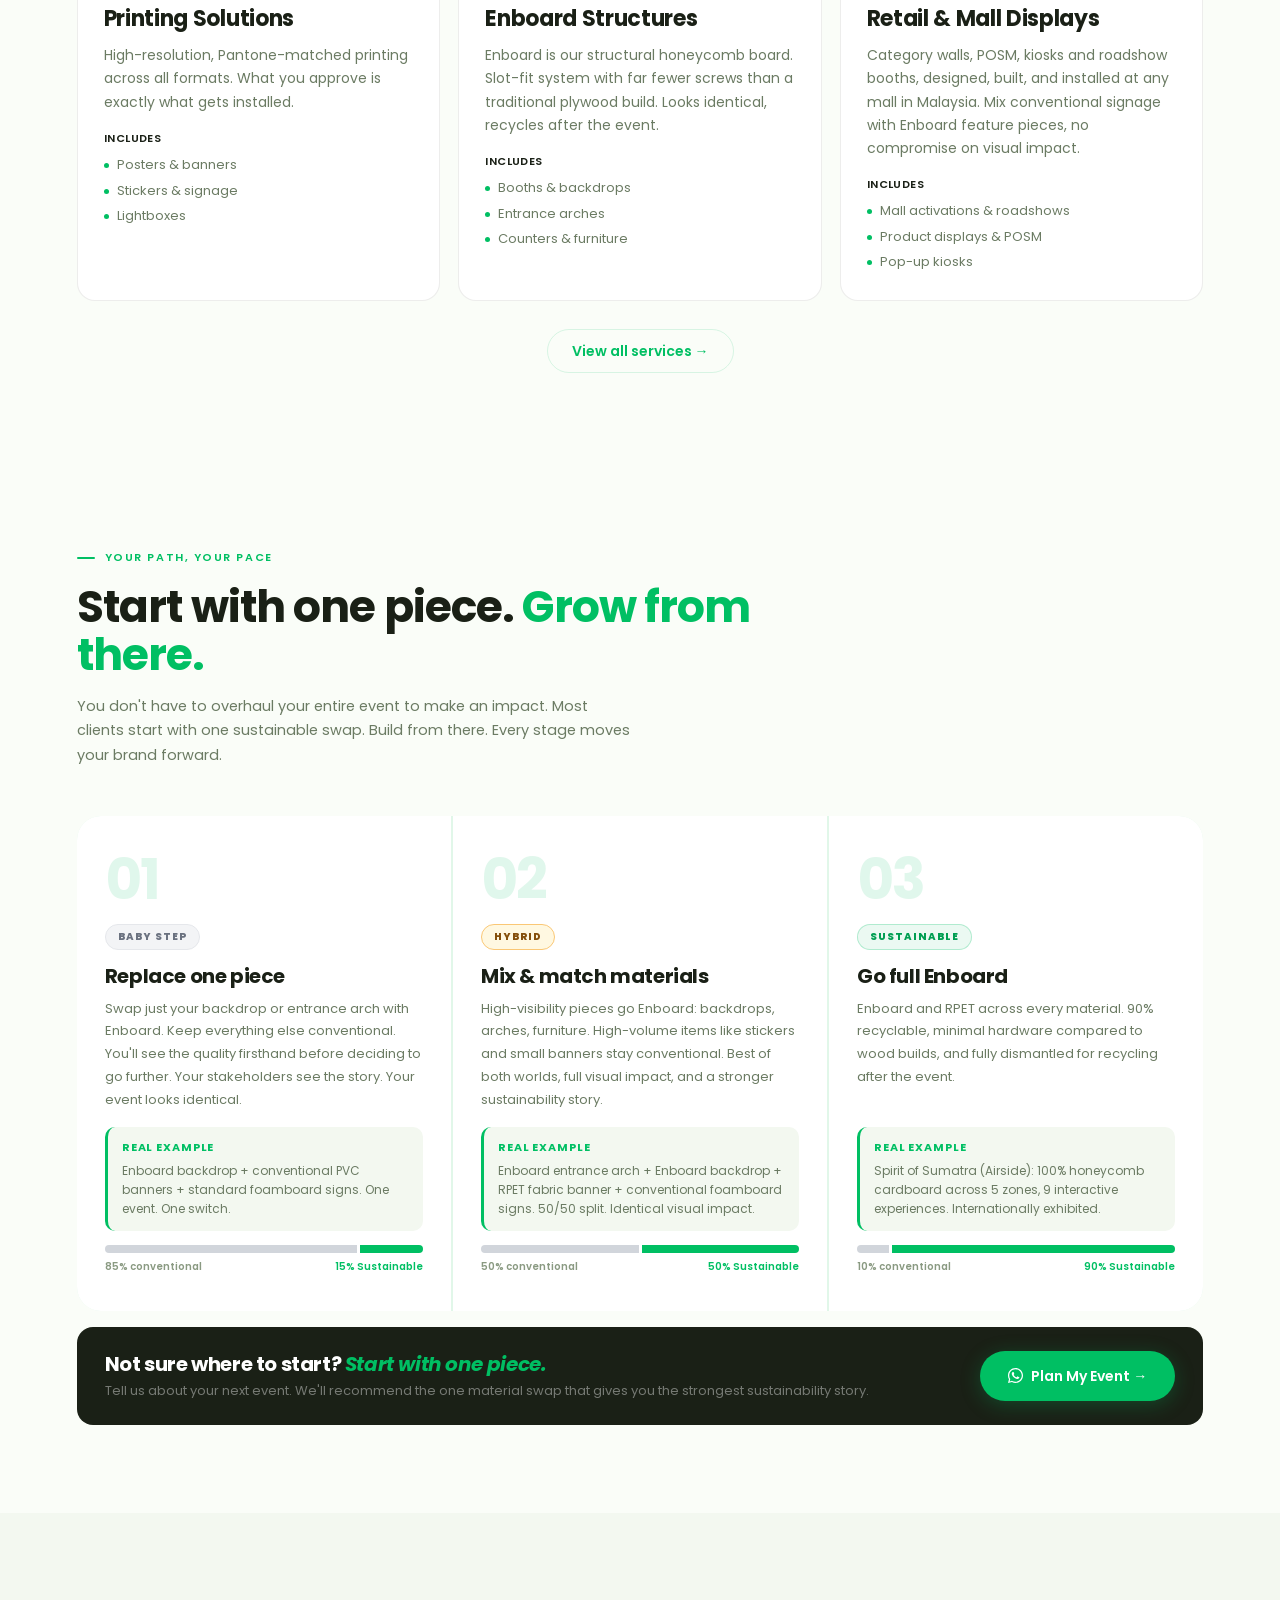
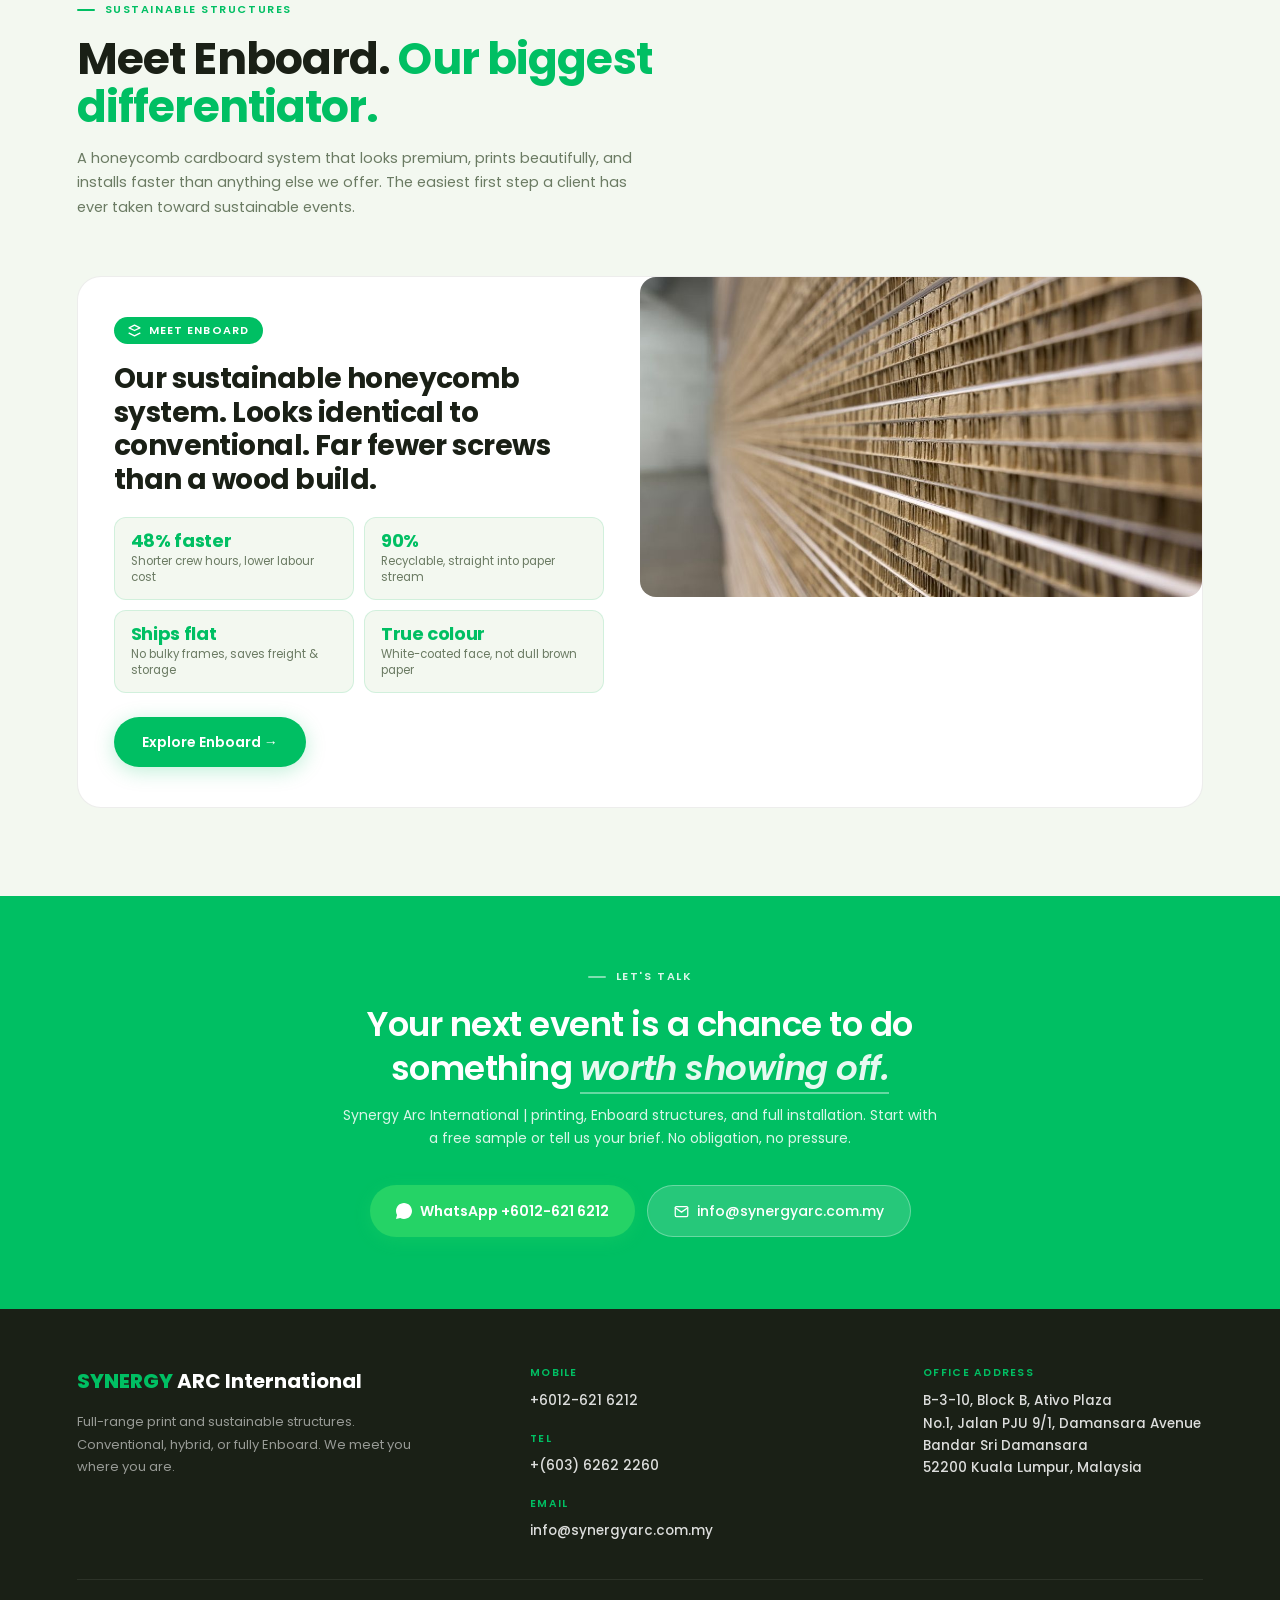
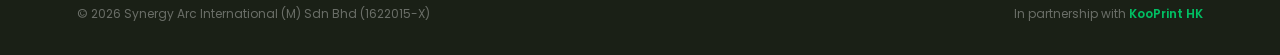
==== commit efba3bcc: "copy: replace all 'screw-free/no screws' with accurate 'far fewer screws vs wood builds'" ====
--- a/index.html
+++ b/index.html
@@ -75,7 +75,7 @@
       <a class="btn-o" href="services.html">See What We Do →</a>
     </div>
     <div class="hstats">
-      <div class="hs"><div class="hs-n">Screw-free</div><div class="hs-l">slot-fit assembly</div></div>
+      <div class="hs"><div class="hs-n">90% fewer</div><div class="hs-l">screws vs wood builds</div></div>
       <div class="hs"><div class="hs-n">100+</div><div class="hs-l">events delivered</div></div>
       <div class="hs"><div class="hs-n">90%</div><div class="hs-l">recyclable after event</div></div>
     </div>
@@ -125,7 +125,7 @@
         <div class="sv-n">02</div>
         <div class="sv-badge sv-badge-eco">Sustainable</div>
         <div class="sv-name">Enboard Structures</div>
-        <p class="sv-d">Enboard is our structural honeycomb board. Screw-free, slot-fit assembly. Looks identical to a conventional plywood build, recycles after the event.</p>
+        <p class="sv-d">Enboard is our structural honeycomb board. Slot-fit system with far fewer screws than a traditional plywood build. Looks identical, recycles after the event.</p>
         <div class="sv-includes">Includes</div>
         <ul class="sv-list">
           <li>Booths &amp; backdrops</li>
@@ -201,7 +201,7 @@
       <div class="journey-stage-num">03</div>
       <div class="journey-stage-tag journey-tag-3">Sustainable</div>
       <div class="journey-stage-title">Go full Enboard</div>
-      <p class="journey-stage-desc">Enboard and RPET across every material. 90% recyclable, screw-free, and fully dismantled for recycling after the event.</p>
+      <p class="journey-stage-desc">Enboard and RPET across every material. 90% recyclable, minimal hardware compared to wood builds, and fully dismantled for recycling after the event.</p>
       <div class="journey-example">
         <strong>Real example</strong>
         Spirit of Sumatra (Airside): 100% honeycomb cardboard across 5 zones, 9 interactive experiences. Internationally exhibited.
@@ -239,7 +239,7 @@
         <svg width="13" height="13" viewBox="0 0 24 24" fill="none" stroke="currentColor" stroke-width="2.5" stroke-linecap="round" stroke-linejoin="round"><path d="M12 2L2 7l10 5 10-5-10-5z"/><path d="M2 17l10 5 10-5"/></svg>
         Meet Enboard
       </div>
-      <div class="en-teaser-h">Our sustainable honeycomb system. Looks identical to conventional. No screws, no drilling.</div>
+      <div class="en-teaser-h">Our sustainable honeycomb system. Looks identical to conventional. Far fewer screws than a wood build.</div>
       <div class="en-teaser-stats">
         <div class="en-teaser-s"><div class="en-teaser-sn">48% faster</div><div class="en-teaser-sl">Shorter crew hours, lower labour cost</div></div>
         <div class="en-teaser-s"><div class="en-teaser-sn">90%</div><div class="en-teaser-sl">Recyclable, straight into paper stream</div></div>
--- a/style.css
+++ b/style.css
@@ -142,8 +142,8 @@
 .en-badge{display:inline-flex;align-items:center;gap:8px;background:var(--g);color:#fff;font-size:11px;font-weight:600;letter-spacing:.1em;text-transform:uppercase;padding:6px 16px;border-radius:100px;margin-bottom:18px}
 .en-stats{display:grid;grid-template-columns:1fr 1fr;gap:10px;margin:24px 0 28px}
 .en-s{background:var(--wh);border-radius:14px;padding:18px;border:1.5px solid var(--bd)}
-.en-sn{font-size:26px;font-weight:700;color:var(--g);line-height:1;margin-bottom:4px;letter-spacing:-.02em}
-.en-sl{font-size:12.5px;color:var(--mt);line-height:1.4}
+.en-sn{font-size:17px;font-weight:700;color:var(--g);line-height:1.2;margin-bottom:4px;letter-spacing:-.01em}
+.en-sl{font-size:12px;color:var(--mt);line-height:1.5}
 .en-card{background:var(--wh);border-radius:18px;padding:22px;border:1px solid var(--bdn);margin-top:12px}
 .en-ct{font-size:14px;font-weight:700;color:var(--ink);margin-bottom:14px;display:flex;align-items:center;gap:8px}
 .en-ct::before{content:'';width:3px;height:13px;background:var(--g);border-radius:2px;display:block;flex-shrink:0}
